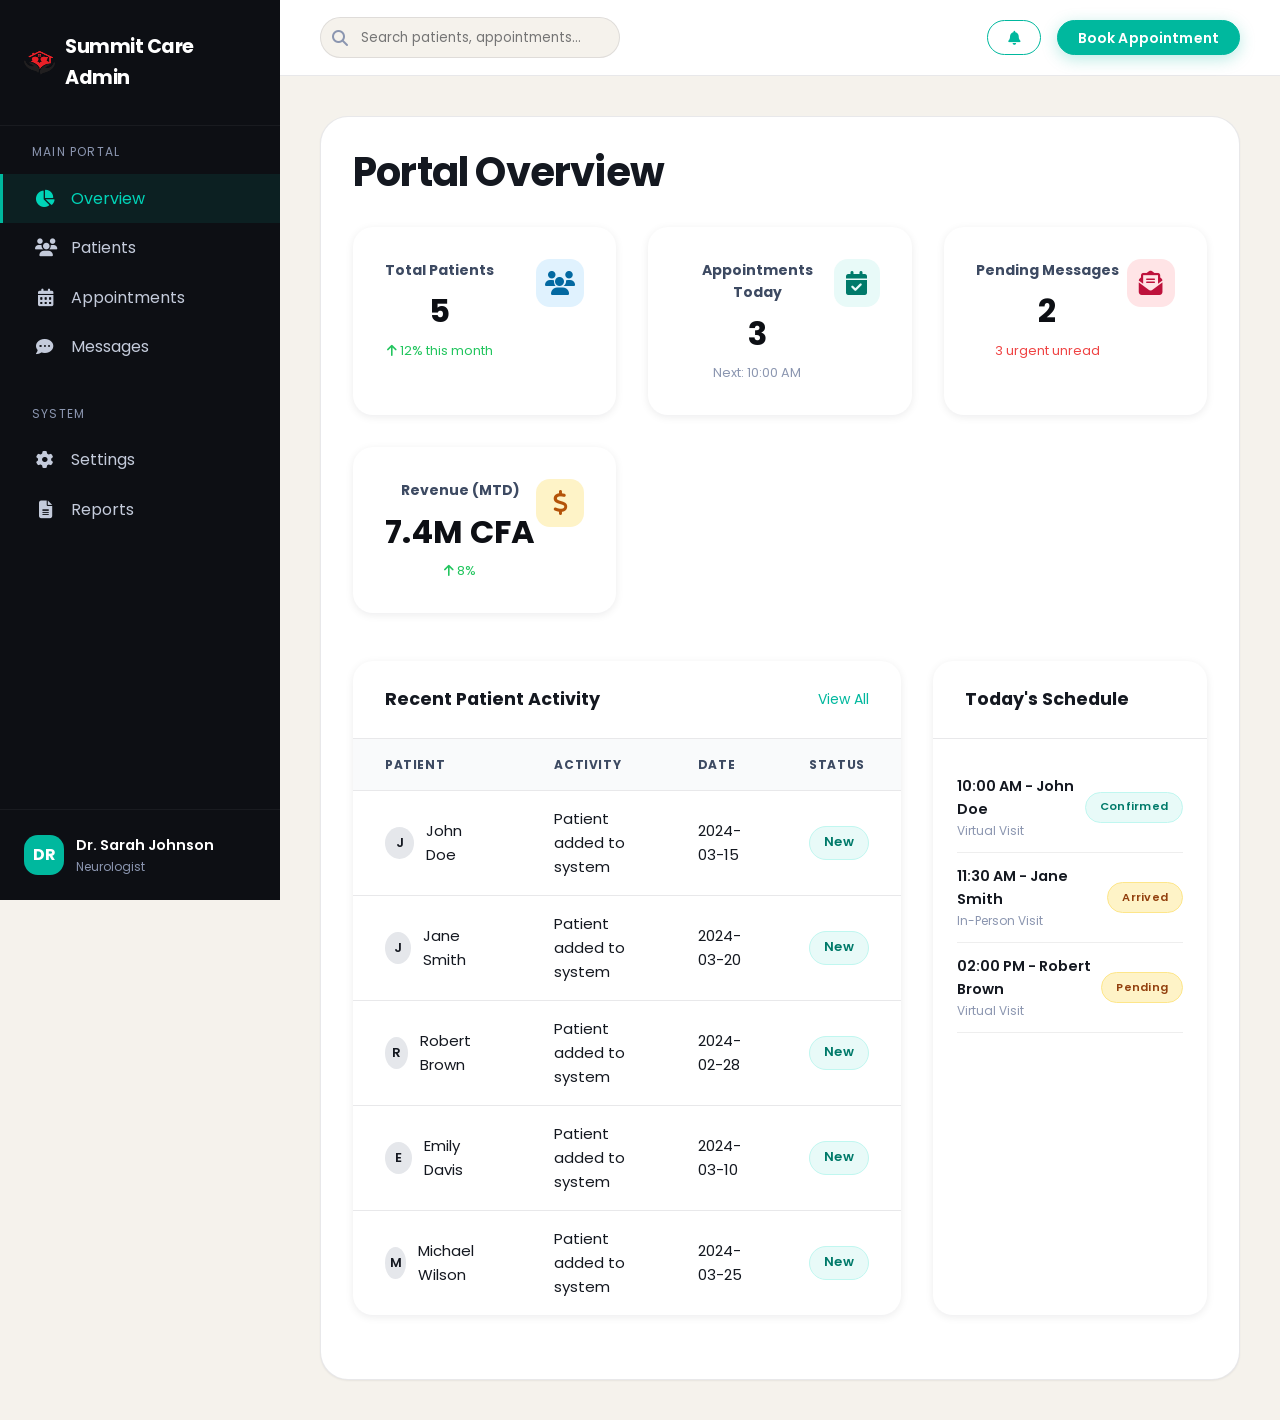
==== admin_dashboard.html @ 23631b06 "responsive changes" ====
<!DOCTYPE html>
<html lang="en">
<head>
    <meta charset="utf-8" />
    <meta name="viewport" content="width=device-width, initial-scale=1" />
    <meta name="description" content="Summit Care Admin Dashboard - Manage patients and appointments" />
    <title>Admin Dashboard | Summit Care</title>
    <link rel="preconnect" href="https://fonts.googleapis.com" />
    <link rel="preconnect" href="https://fonts.gstatic.com" crossorigin />
    <link href="https://fonts.googleapis.com/css2?family=Poppins:wght@300;400;500;600;700&display=swap" rel="stylesheet" />
    <link rel="stylesheet" href="https://cdnjs.cloudflare.com/ajax/libs/font-awesome/6.4.0/css/all.min.css" />
    <link rel="stylesheet" href="style.css" />
    <style>
        :root {
            --sidebar-width: 280px;
        }

        body {
            background-color: var(--c-ivory);
            display: flex;
            min-height: 100vh;
            overflow-x: hidden;
        }

        /* Admin Sidebar */
        .admin-sidebar {
            width: var(--sidebar-width);
            background-color: var(--c-obsidian);
            color: var(--c-white);
            height: 100vh;
            position: fixed;
            left: 0;
            top: 0;
            display: flex;
            flex-direction: column;
            z-index: 1000;
            transition: transform var(--transition-normal);
        }

        .sidebar-header {
            padding: var(--space-6) var(--space-5);
            border-bottom: 1px solid rgba(255, 255, 255, 0.05);
        }

        .sidebar-nav {
            flex: 1;
            padding: var(--space-4) 0;
        }

        .nav-group {
            margin-bottom: var(--space-6);
        }

        .nav-group-title {
            padding: 0 var(--space-6);
            font-size: 0.75rem;
            text-transform: uppercase;
            letter-spacing: 0.1em;
            color: var(--c-mist);
            margin-bottom: var(--space-3);
        }

        .admin-nav-link {
            display: flex;
            align-items: center;
            gap: var(--space-4);
            padding: var(--space-3) var(--space-6);
            color: var(--c-silver);
            text-decoration: none;
            transition: all var(--transition-fast);
            border-left: 3px solid transparent;
        }

        .admin-nav-link:hover {
            background: rgba(255, 255, 255, 0.05);
            color: var(--c-teal-400);
        }

        .admin-nav-link.active {
            background: rgba(0, 184, 158, 0.1);
            color: var(--c-teal-400);
            border-left-color: var(--c-teal-500);
        }

        .admin-nav-link i {
            width: 20px;
            text-align: center;
            font-size: 1.1rem;
        }

        .sidebar-footer {
            padding: var(--space-5);
            border-top: 1px solid rgba(255, 255, 255, 0.05);
        }

        .user-profile-mini {
            display: flex;
            align-items: center;
            gap: var(--space-3);
        }

        .user-avatar {
            width: 40px;
            height: 40px;
            border-radius: var(--radius-md);
            background: var(--c-teal-500);
            display: flex;
            align-items: center;
            justify-content: center;
            font-weight: 700;
        }

        /* Main Content */
        .admin-main {
            margin-left: var(--sidebar-width);
            flex: 1;
            display: flex;
            flex-direction: column;
            min-width: 0;
        }

        .admin-top-bar {
            height: 76px;
            background: var(--c-white);
            border-bottom: 1px solid var(--color-border);
            display: flex;
            align-items: center;
            justify-content: space-between;
            padding: 0 var(--space-7);
            position: sticky;
            top: 0;
            z-index: 900;
        }

        .search-wrapper {
            position: relative;
            width: 300px;
        }

        .search-wrapper i {
            position: absolute;
            left: 12px;
            top: 50%;
            transform: translateY(-50%);
            color: var(--c-mist);
        }

        .search-input {
            width: 100%;
            padding: 0.6rem 1rem 0.6rem 2.5rem;
            border-radius: var(--radius-full);
            border: 1px solid var(--color-border);
            background: var(--c-ivory);
            font-family: inherit;
        }

        .admin-content {
            padding: var(--space-7);
            flex: 1;
        }

        /* Dashboard Overview */
        .stats-grid {
            display: grid;
            grid-template-columns: repeat(auto-fit, minmax(240px, 1fr));
            gap: var(--space-6);
            margin-bottom: var(--space-8);
        }

        .stat-card {
            background: var(--c-white);
            padding: var(--space-6);
            border-radius: var(--radius-lg);
            box-shadow: var(--shadow-sm);
            display: flex;
            align-items: flex-start;
            justify-content: space-between;
        }

        .stat-info h3 {
            font-size: 0.875rem;
            color: var(--color-text-muted);
            margin-bottom: var(--space-1);
        }

        .stat-value {
            font-size: 2rem;
            font-weight: 700;
            color: var(--c-obsidian);
        }

        .stat-icon {
            width: 48px;
            height: 48px;
            border-radius: var(--radius-md);
            display: flex;
            align-items: center;
            justify-content: center;
            font-size: 1.5rem;
        }

        .stat-icon.blue { background: #E0F2FE; color: #0369A1; }
        .stat-icon.teal { background: var(--c-teal-50); color: var(--c-teal-700); }
        .stat-icon.amber { background: var(--c-amber-100); color: #B45309; }
        .stat-icon.rose { background: #FFE4E6; color: #BE123C; }

        /* Sections */
        .dashboard-section {
            display: none;
            animation: fadeIn 0.4s ease-out;
        }

        .dashboard-section.active {
            display: block;
        }

        @keyframes fadeIn {
            from { opacity: 0; transform: translateY(10px); }
            to { opacity: 1; transform: translateY(0); }
        }

        /* Tables */
        .card-container {
            background: var(--c-white);
            border-radius: var(--radius-lg);
            box-shadow: var(--shadow-sm);
            overflow: hidden;
            margin-bottom: var(--space-6);
        }

        .card-header {
            padding: var(--space-5) var(--space-6);
            border-bottom: 1px solid var(--color-border);
            display: flex;
            align-items: center;
            justify-content: space-between;
        }

        .table-responsive {
            overflow-x: auto;
        }

        table {
            width: 100%;
            border-collapse: collapse;
            text-align: left;
        }

        th {
            background: #F9FAFB;
            padding: var(--space-4) var(--space-6);
            font-size: 0.75rem;
            text-transform: uppercase;
            letter-spacing: 0.05em;
            color: var(--color-text-muted);
            border-bottom: 1px solid var(--color-border);
        }

        td {
            padding: var(--space-4) var(--space-6);
            border-bottom: 1px solid var(--color-border);
            font-size: 0.9375rem;
        }

        tr:last-child td { border-bottom: none; }

        .patient-cell {
            display: flex;
            align-items: center;
            gap: var(--space-3);
        }

        .patient-avatar {
            width: 32px;
            height: 32px;
            border-radius: 50%;
            background: #E5E7EB;
            display: flex;
            align-items: center;
            justify-content: center;
            font-size: 0.8rem;
            font-weight: 600;
        }

        /* Messaging UI */
        .messaging-container {
            display: grid;
            grid-template-columns: 320px 1fr;
            height: calc(100vh - 200px);
            background: var(--c-white);
            border-radius: var(--radius-lg);
            box-shadow: var(--shadow-sm);
            overflow: hidden;
        }

        .thread-list {
            border-right: 1px solid var(--color-border);
            overflow-y: auto;
        }

        .thread-item {
            padding: var(--space-4) var(--space-5);
            border-bottom: 1px solid var(--color-border);
            cursor: pointer;
            transition: background 0.2s;
        }

        .thread-item:hover { background: var(--c-ivory); }
        .thread-item.active { background: var(--c-teal-50); border-left: 4px solid var(--c-teal-500); }

        .thread-item h4 { font-size: 0.9rem; margin-bottom: 4px; }
        .thread-item p { font-size: 0.8rem; color: var(--color-text-muted); white-space: nowrap; overflow: hidden; text-overflow: ellipsis; }

        .chat-window {
            display: flex;
            flex-direction: column;
        }

        .chat-header {
            padding: var(--space-4) var(--space-6);
            border-bottom: 1px solid var(--color-border);
            display: flex;
            align-items: center;
            justify-content: space-between;
        }

        .chat-messages {
            flex: 1;
            padding: var(--space-6);
            overflow-y: auto;
            display: flex;
            flex-direction: column;
            gap: var(--space-4);
        }

        .message-bubble {
            max-width: 70%;
            padding: var(--space-3) var(--space-4);
            border-radius: var(--radius-md);
            font-size: 0.9375rem;
            line-height: 1.4;
        }

        .message-bubble.doctor {
            align-self: flex-end;
            background: var(--c-teal-500);
            color: var(--c-white);
            border-bottom-right-radius: 2px;
        }

        .message-bubble.patient {
            align-self: flex-start;
            background: var(--c-ivory);
            color: var(--c-obsidian);
            border-bottom-left-radius: 2px;
        }

        .chat-input {
            padding: var(--space-4) var(--space-6);
            border-top: 1px solid var(--color-border);
            display: flex;
            gap: var(--space-3);
        }

        .chat-input input {
            flex: 1;
            padding: 0.75rem 1rem;
            border-radius: var(--radius-full);
            border: 1px solid var(--color-border);
            font-family: inherit;
        }

        /* Mobile Adjustments */
        @media (max-width: 1024px) {
            .admin-sidebar {
                transform: translateX(-100%);
            }
            .admin-sidebar.open {
                transform: translateX(0);
            }
            .admin-main {
                margin-left: 0;
            }
        }
    </style>
</head>
<body>
    <aside class="admin-sidebar" id="adminSidebar">
        <div class="sidebar-header">
            <a class="logo" href="index.html">
                <img src="images/summit-care-logo.png" alt="Summit Care Logo" class="logo-img" style="width: 32px;">
                <span class="logo-text" style="color: white; font-size: 1.2rem;">Summit Care Admin</span>
            </a>
        </div>
        
        <nav class="sidebar-nav">
            <div class="nav-group">
                <div class="nav-group-title">Main Portal</div>
                <a href="#" class="admin-nav-link active" data-section="overview">
                    <i class="fas fa-chart-pie"></i>
                    <span>Overview</span>
                </a>
                <a href="#" class="admin-nav-link" data-section="patients">
                    <i class="fas fa-users"></i>
                    <span>Patients</span>
                </a>
                <a href="#" class="admin-nav-link" data-section="appointments">
                    <i class="fas fa-calendar-alt"></i>
                    <span>Appointments</span>
                </a>
                <a href="#" class="admin-nav-link" data-section="messages">
                    <i class="fas fa-comment-dots"></i>
                    <span>Messages</span>
                </a>
            </div>
            
            <div class="nav-group">
                <div class="nav-group-title">System</div>
                <a href="#" class="admin-nav-link" data-section="settings">
                    <i class="fas fa-cog"></i>
                    <span>Settings</span>
                </a>
                <a href="#" class="admin-nav-link" data-section="reports">
                    <i class="fas fa-file-alt"></i>
                    <span>Reports</span>
                </a>
            </div>
        </nav>
        
        <div class="sidebar-footer">
            <div class="user-profile-mini">
                <div class="user-avatar">DR</div>
                <div class="user-info">
                    <div style="font-weight: 600; font-size: 0.9rem;">Dr. Sarah Johnson</div>
                    <div style="font-size: 0.75rem; color: var(--c-mist);">Neurologist</div>
                </div>
            </div>
        </div>
    </aside>

    <main class="admin-main">
        <header class="admin-top-bar">
            <div class="search-wrapper">
                <i class="fas fa-search"></i>
                <input type="text" placeholder="Search patients, appointments..." class="search-input" id="globalSearch">
            </div>
            
            <div class="admin-actions" style="display: flex; gap: 1rem; align-items: center;">
                <button class="btn btn-sm btn-outline"><i class="fas fa-bell"></i></button>
                <button class="btn btn-sm btn-primary" id="bookNewBtn">Book Appointment</button>
            </div>
        </header>

        <div class="admin-content" id="adminContent">
            <!-- Overview Section -->
            <section id="section-overview" class="dashboard-section active">
                <h1 class="display-md" style="margin-bottom: var(--space-6);">Portal Overview</h1>
                
                <div class="stats-grid">
                    <div class="stat-card">
                        <div class="stat-info">
                            <h3>Total Patients</h3>
                            <div class="stat-value" id="stat-total-patients">0</div>
                            <div style="font-size: 0.8rem; color: var(--c-success); margin-top: 4px;">
                                <i class="fas fa-arrow-up"></i> 12% this month
                            </div>
                        </div>
                        <div class="stat-icon blue"><i class="fas fa-users"></i></div>
                    </div>
                    
                    <div class="stat-card">
                        <div class="stat-info">
                            <h3>Appointments Today</h3>
                            <div class="stat-value" id="stat-today-appointments">0</div>
                            <div style="font-size: 0.8rem; color: var(--c-mist); margin-top: 4px;">
                                Next: 10:00 AM
                            </div>
                        </div>
                        <div class="stat-icon teal"><i class="fas fa-calendar-check"></i></div>
                    </div>
                    
                    <div class="stat-card">
                        <div class="stat-info">
                            <h3>Pending Messages</h3>
                            <div class="stat-value" id="stat-pending-messages">0</div>
                            <div style="font-size: 0.8rem; color: var(--c-danger); margin-top: 4px;">
                                3 urgent unread
                            </div>
                        </div>
                        <div class="stat-icon rose"><i class="fas fa-envelope-open-text"></i></div>
                    </div>
                    
                    <div class="stat-card">
                        <div class="stat-info">
                            <h3>Revenue (MTD)</h3>
                            <div class="stat-value">7.4M CFA</div>
                            <div style="font-size: 0.8rem; color: var(--c-success); margin-top: 4px;">
                                <i class="fas fa-arrow-up"></i> 8%
                            </div>
                        </div>
                        <div class="stat-icon amber"><i class="fas fa-dollar-sign"></i></div>
                    </div>
                </div>

                <div style="display: grid; grid-template-columns: 2fr 1fr; gap: var(--space-6);">
                    <div class="card-container">
                        <div class="card-header">
                            <h2 style="font-size: 1.1rem;">Recent Patient Activity</h2>
                            <a href="#" style="color: var(--c-teal-500); font-size: 0.875rem; text-decoration: none;">View All</a>
                        </div>
                        <div class="table-responsive">
                            <table id="recent-activity-table">
                                <thead>
                                    <tr>
                                        <th>Patient</th>
                                        <th>Activity</th>
                                        <th>Date</th>
                                        <th>Status</th>
                                    </tr>
                                </thead>
                                <tbody>
                                    <!-- Dynamic content -->
                                </tbody>
                            </table>
                        </div>
                    </div>

                    <div class="card-container">
                        <div class="card-header">
                            <h2 style="font-size: 1.1rem;">Today's Schedule</h2>
                        </div>
                        <div style="padding: var(--space-5);" id="today-schedule-list">
                            <!-- Dynamic content -->
                        </div>
                    </div>
                </div>
            </section>

            <!-- Patients Section -->
            <section id="section-patients" class="dashboard-section">
                <div style="display: flex; justify-content: space-between; align-items: center; margin-bottom: var(--space-6);">
                    <h1 class="display-md">Patient Directory</h1>
                    <button class="btn btn-primary btn-sm"><i class="fas fa-plus"></i> Add New Patient</button>
                </div>
                
                <div class="card-container">
                    <div class="table-responsive">
                        <table id="patients-table">
                            <thead>
                                <tr>
                                    <th>Patient Name</th>
                                    <th>Patient ID</th>
                                    <th>Age/Gender</th>
                                    <th>Last Visit</th>
                                    <th>Status</th>
                                    <th>Actions</th>
                                </tr>
                            </thead>
                            <tbody>
                                <!-- Dynamic content -->
                            </tbody>
                        </table>
                    </div>
                </div>
            </section>

            <!-- Appointments Section -->
            <section id="section-appointments" class="dashboard-section">
                <div style="display: flex; justify-content: space-between; align-items: center; margin-bottom: var(--space-6);">
                    <h1 class="display-md">All Appointments</h1>
                    <div class="buttons" style="display: flex; gap: 0.5rem;">
                        <button class="btn btn-outline btn-sm">Filter</button>
                        <button class="btn btn-primary btn-sm"><i class="fas fa-plus"></i> Schedule New</button>
                    </div>
                </div>
                
                <div class="card-container">
                    <div class="table-responsive">
                        <table id="all-appointments-table">
                            <thead>
                                <tr>
                                    <th>Date/Time</th>
                                    <th>Patient</th>
                                    <th>Doctor</th>
                                    <th>Visit Type</th>
                                    <th>Status</th>
                                    <th>Actions</th>
                                </tr>
                            </thead>
                            <tbody>
                                <!-- Dynamic content -->
                            </tbody>
                        </table>
                    </div>
                </div>
            </section>

            <!-- Messages Section -->
            <section id="section-messages" class="dashboard-section">
                <h1 class="display-md" style="margin-bottom: var(--space-6);">Patient Communications</h1>
                <div class="messaging-container">
                    <div class="thread-list" id="message-thread-list">
                        <!-- Dynamic content -->
                    </div>
                    <div class="chat-window">
                        <div class="chat-header">
                            <div id="active-chat-name" style="font-weight: 600;">Select a patient</div>
                            <div class="chat-actions">
                                <button class="btn btn-sm btn-outline"><i class="fas fa-phone"></i></button>
                                <button class="btn btn-sm btn-outline"><i class="fas fa-folder-open"></i></button>
                            </div>
                        </div>
                        <div class="chat-messages" id="chat-messages-container">
                            <div style="display: flex; align-items: center; justify-content: center; height: 100%; color: var(--c-mist);">
                                No conversation selected
                            </div>
                        </div>
                        <div class="chat-input">
                            <input type="text" placeholder="Type your message here..." id="chatInput">
                            <button class="btn btn-primary" id="sendMessageBtn"><i class="fas fa-paper-plane"></i></button>
                        </div>
                    </div>
                </div>
            </section>
        </div>
    </main>

    <!-- Global JS -->
    <script src="mock-data.js"></script>
    <script src="admin_dashboard.js"></script>
</body>
</html>
---- style.css ----
/*
 * ╔══════════════════════════════════════════════════════════════╗
 * ║           SUMMIT CARE — V3 DESIGN SYSTEM                    ║
 * ║           Full overhaul · Bold Modern · Animated            ║
 * ╚══════════════════════════════════════════════════════════════╝
 *
 * Palette: Deep Obsidian + Electric Teal + Warm Ivory
 * Type: Syne (display) + DM Sans (body)
 * Motion: Scroll reveals · Parallax · Momentum hovers · Stagger
 */

/* ═══════════════════════════════════════════════════
   FONTS
   ═══════════════════════════════════════════════════ */
@import url('https://fonts.googleapis.com/css2?family=Poppins:wght@300;400;500;600;700&display=swap');

/* ═══════════════════════════════════════════════════
   DESIGN TOKENS
   ═══════════════════════════════════════════════════ */
:root {
  /* Core Palette */
  --c-obsidian:    #0D0F14;
  --c-ink:         #141820;
  --c-charcoal:    #1E2330;
  --c-slate:       #2A3144;
  --c-steel:       #3D4A62;
  --c-mist:        #8B96B0;
  --c-silver:      #C4CBDB;
  --c-ivory:       #F5F2EC;
  --c-white:       #FFFFFF;

  /* Teal — primary accent */
  --c-teal-900:    #003D35;
  --c-teal-700:    #007A6A;
  --c-teal-500:    #00B89E;  /* hero */
  --c-teal-400:    #00D4B8;  /* highlight */
  --c-teal-200:    #7EEEDD;
  --c-teal-100:    #C0F7F0;
  --c-teal-50:     #E8FAF8;

  /* Warm amber — secondary accent */
  --c-amber-500:   #F59E0B;
  --c-amber-400:   #FBC84A;
  --c-amber-100:   #FEF3C7;

  /* Semantic */
  --c-success:     #22C55E;
  --c-warning:     #F59E0B;
  --c-danger:      #EF4444;
  --c-info:        #38BDF8;

  /* Semantic aliases */
  --color-primary:       var(--c-teal-500);
  --color-primary-dark:  var(--c-teal-700);
  --color-primary-light: var(--c-teal-200);
  --color-primary-soft:  var(--c-teal-50);
  --color-accent:        var(--c-amber-500);

  --color-bg:            var(--c-white);
  --color-bg-alt:        var(--c-ivory);
  --color-bg-dark:       var(--c-obsidian);
  --color-text:          var(--c-ink);
  --color-text-muted:    var(--c-steel);
  --color-text-light:    var(--c-mist);
  --color-text-white:    var(--c-white);
  --color-border:        rgba(30, 35, 48, 0.10);
  --color-border-hover:  rgba(0, 184, 158, 0.30);

  /* Typography */
  --font-display:  'Poppins', system-ui, sans-serif;
  --font-body:     'Poppins', system-ui, sans-serif;

  /* Shadows */
  --shadow-xs: 0 1px 2px rgba(13, 15, 20, 0.06);
  --shadow-sm: 0 2px 8px rgba(13, 15, 20, 0.08);
  --shadow-md: 0 8px 24px rgba(13, 15, 20, 0.10);
  --shadow-lg: 0 20px 48px rgba(13, 15, 20, 0.12);
  --shadow-xl: 0 32px 80px rgba(13, 15, 20, 0.16);
  --shadow-teal: 0 12px 40px rgba(0, 184, 158, 0.24);
  --shadow-teal-lg: 0 24px 64px rgba(0, 184, 158, 0.32);

  /* Radius */
  --radius-xs:   0.25rem;
  --radius-sm:   0.5rem;
  --radius-md:   0.875rem;
  --radius-lg:   1.25rem;
  --radius-xl:   1.75rem;
  --radius-2xl:  2.5rem;
  --radius-3xl:  4rem;
  --radius-full: 9999px;

  /* Spacing */
  --space-1: 0.25rem;
  --space-2: 0.5rem;
  --space-3: 0.75rem;
  --space-4: 1rem;
  --space-5: 1.5rem;
  --space-6: 2rem;
  --space-7: 2.5rem;
  --space-8: 3rem;
  --space-10: 4rem;
  --space-12: 6rem;

  /* Layout */
  --container: 1280px;

  /* Motion */
  --ease-out-expo:  cubic-bezier(0.16, 1, 0.3, 1);
  --ease-out-quart: cubic-bezier(0.25, 1, 0.5, 1);
  --ease-spring:    cubic-bezier(0.34, 1.56, 0.64, 1);
  --ease-smooth:    cubic-bezier(0.4, 0, 0.2, 1);

  --dur-fast:   150ms;
  --dur-normal: 300ms;
  --dur-slow:   500ms;
  --dur-slower: 800ms;

  --transition-fast:   var(--dur-fast) var(--ease-smooth);
  --transition-normal: var(--dur-normal) var(--ease-smooth);
  --transition-slow:   var(--dur-slow) var(--ease-out-expo);
}

/* ═══════════════════════════════════════════════════
   RESET & BASE
   ═══════════════════════════════════════════════════ */
*, *::before, *::after {
  box-sizing: border-box;
  margin: 0;
  padding: 0;
}

html {
  scroll-behavior: smooth;
  font-size: 16px;
  -webkit-text-size-adjust: 100%;
}

body {
  font-family: var(--font-body);
  color: var(--color-text);
  background-color: var(--color-bg);
  line-height: 1.6;
  font-weight: 400;
  -webkit-font-smoothing: antialiased;
  -moz-osx-font-smoothing: grayscale;
  overflow-x: hidden;
}

img, video { max-width: 100%; display: block; }
a { color: inherit; }

/* ═══════════════════════════════════════════════════
   LAYOUT UTILITIES
   ═══════════════════════════════════════════════════ */
.container {
  max-width: var(--container);
  margin: 0 auto;
  padding: 0 2rem;
}

@media (max-width: 768px) { .container { padding: 0 1.25rem; } }

.flex-center {
  display: flex;
  align-items: center;
  justify-content: center;
}

.grid-auto {
  display: grid;
  grid-template-columns: repeat(auto-fit, minmax(280px, 1fr));
  gap: var(--space-6);
}

/* ═══════════════════════════════════════════════════
   SKIP LINK
   ═══════════════════════════════════════════════════ */
.skip-link {
  position: absolute;
  left: -999px;
  top: auto;
  width: 1px;
  height: 1px;
  overflow: hidden;
}

.skip-link:focus {
  position: fixed;
  left: var(--space-4);
  top: var(--space-4);
  width: auto;
  height: auto;
  padding: var(--space-3) var(--space-5);
  background: var(--c-teal-500);
  color: var(--c-white);
  border-radius: var(--radius-sm);
  z-index: 10000;
  font-weight: 600;
}

/* ═══════════════════════════════════════════════════
   SCROLL REVEAL ANIMATION SYSTEM
   ═══════════════════════════════════════════════════ */
.reveal {
  opacity: 0;
  transform: translateY(32px);
  transition:
    opacity var(--dur-slower) var(--ease-out-expo),
    transform var(--dur-slower) var(--ease-out-expo);
}

.reveal.in-view {
  opacity: 1;
  transform: translateY(0);
}

.reveal-left {
  opacity: 0;
  transform: translateX(-40px);
  transition:
    opacity var(--dur-slower) var(--ease-out-expo),
    transform var(--dur-slower) var(--ease-out-expo);
}

.reveal-left.in-view {
  opacity: 1;
  transform: translateX(0);
}

.reveal-right {
  opacity: 0;
  transform: translateX(40px);
  transition:
    opacity var(--dur-slower) var(--ease-out-expo),
    transform var(--dur-slower) var(--ease-out-expo);
}

.reveal-right.in-view {
  opacity: 1;
  transform: translateX(0);
}

.reveal-scale {
  opacity: 0;
  transform: scale(0.92);
  transition:
    opacity var(--dur-slower) var(--ease-out-expo),
    transform var(--dur-slower) var(--ease-spring);
}

.reveal-scale.in-view {
  opacity: 1;
  transform: scale(1);
}

/* Stagger delays */
.stagger-1 { transition-delay: 0.05s; }
.stagger-2 { transition-delay: 0.10s; }
.stagger-3 { transition-delay: 0.15s; }
.stagger-4 { transition-delay: 0.20s; }
.stagger-5 { transition-delay: 0.25s; }
.stagger-6 { transition-delay: 0.30s; }

/* Legacy support */
.reveal-up {
  opacity: 0;
  transform: translateY(32px);
  transition:
    opacity var(--dur-slower) var(--ease-out-expo),
    transform var(--dur-slower) var(--ease-out-expo);
}

.reveal-up.in-view {
  opacity: 1;
  transform: translateY(0);
}

/* JS attaches .animated class to activate reveals */
.reveal-up:not(.animated),
.reveal:not(.animated),
.reveal-left:not(.animated),
.reveal-right:not(.animated),
.reveal-scale:not(.animated) {
  opacity: 1;
  transform: none;
}

/* ═══════════════════════════════════════════════════
   GLASSMORPHISM
   ═══════════════════════════════════════════════════ */
.glass {
  background: rgba(255, 255, 255, 0.80);
  backdrop-filter: blur(20px) saturate(180%);
  -webkit-backdrop-filter: blur(20px) saturate(180%);
  border: 1px solid rgba(255, 255, 255, 0.50);
  box-shadow: 0 4px 32px rgba(13, 15, 20, 0.06);
}

.glass-dark {
  background: rgba(20, 24, 32, 0.88);
  backdrop-filter: blur(20px) saturate(180%);
  -webkit-backdrop-filter: blur(20px) saturate(180%);
  border: 1px solid rgba(255, 255, 255, 0.08);
  box-shadow: 0 4px 32px rgba(0, 0, 0, 0.32);
}

/* ═══════════════════════════════════════════════════
   TYPOGRAPHY SYSTEM
   ═══════════════════════════════════════════════════ */
.display-xl {
  font-family: var(--font-display);
  font-size: clamp(3rem, 7vw, 5.5rem);
  font-weight: 800;
  line-height: 1.0;
  letter-spacing: -0.03em;
}

.display-lg {
  font-family: var(--font-display);
  font-size: clamp(2.25rem, 5vw, 3.75rem);
  font-weight: 700;
  line-height: 1.1;
  letter-spacing: -0.025em;
}

.display-md {
  font-family: var(--font-display);
  font-size: clamp(1.75rem, 3.5vw, 2.5rem);
  font-weight: 700;
  line-height: 1.15;
  letter-spacing: -0.02em;
}

.section-title {
  font-family: var(--font-display);
  font-size: clamp(1.75rem, 4vw, 2.75rem);
  font-weight: 700;
  letter-spacing: -0.025em;
  line-height: 1.15;
  color: var(--color-text);
  margin: 0 0 var(--space-4);
}

.section-subtitle {
  font-size: clamp(1rem, 2vw, 1.15rem);
  color: var(--color-text-muted);
  line-height: 1.7;
  max-width: 640px;
  margin: 0 auto;
  font-weight: 400;
}

/* Gradient text utility */
.text-gradient {
  background: linear-gradient(135deg, var(--c-teal-500) 0%, var(--c-teal-200) 100%);
  -webkit-background-clip: text;
  background-clip: text;
  -webkit-text-fill-color: transparent;
}

.text-gradient-warm {
  background: linear-gradient(135deg, var(--c-amber-500) 0%, var(--c-teal-400) 100%);
  -webkit-background-clip: text;
  background-clip: text;
  -webkit-text-fill-color: transparent;
}

/* ═══════════════════════════════════════════════════
   BUTTONS
   ═══════════════════════════════════════════════════ */
.btn {
  display: inline-flex;
  align-items: center;
  justify-content: center;
  gap: 0.5rem;
  padding: 0.875rem 1.875rem;
  border: 1.5px solid transparent;
  border-radius: var(--radius-full);
  text-decoration: none;
  font-family: var(--font-body);
  font-weight: 600;
  font-size: 0.9375rem;
  line-height: 1;
  letter-spacing: 0.01em;
  cursor: pointer;
  white-space: nowrap;
  position: relative;
  overflow: hidden;
  isolation: isolate;
  transition:
    transform var(--dur-normal) var(--ease-spring),
    box-shadow var(--dur-normal) var(--ease-smooth),
    background var(--dur-fast) var(--ease-smooth),
    border-color var(--dur-fast) var(--ease-smooth),
    color var(--dur-fast) var(--ease-smooth);
}

/* Ripple base */
.btn::after {
  content: '';
  position: absolute;
  inset: 0;
  background: rgba(255, 255, 255, 0.15);
  opacity: 0;
  transition: opacity var(--dur-fast) var(--ease-smooth);
}

.btn:hover { transform: translateY(-2px) scale(1.02); }
.btn:active { transform: scale(0.97) translateY(0); }
.btn:active::after { opacity: 1; }

/* Primary */
.btn-primary {
  background: var(--c-teal-500);
  color: var(--c-white);
  border-color: var(--c-teal-500);
  box-shadow: 0 4px 16px rgba(0, 184, 158, 0.28);
}

.btn-primary:hover {
  background: var(--c-teal-400);
  border-color: var(--c-teal-400);
  box-shadow: var(--shadow-teal);
}

/* Secondary */
.btn-secondary {
  background: var(--c-charcoal);
  color: var(--c-white);
  border-color: var(--c-charcoal);
}

.btn-secondary:hover {
  background: var(--c-slate);
  border-color: var(--c-slate);
  box-shadow: var(--shadow-md);
}

/* Outline */
.btn-outline {
  background: transparent;
  color: var(--c-teal-500);
  border-color: var(--c-teal-500);
}

.btn-outline:hover {
  background: var(--c-teal-50);
  box-shadow: 0 4px 16px rgba(0, 184, 158, 0.16);
}

/* Ghost (on dark bg) */
.btn-ghost {
  background: rgba(255, 255, 255, 0.10);
  color: var(--c-white);
  border-color: rgba(255, 255, 255, 0.20);
  backdrop-filter: blur(8px);
}

.btn-ghost:hover {
  background: rgba(255, 255, 255, 0.18);
  border-color: rgba(255, 255, 255, 0.40);
}

/* Login / nav context */
.btn-login {
  background: transparent;
  color: var(--color-text);
  border-color: var(--color-border);
}

.btn-login:hover {
  background: var(--color-bg-alt);
  border-color: var(--c-teal-500);
  color: var(--c-teal-500);
}

.btn-signup {
  background: var(--c-teal-500);
  color: var(--c-white);
  border-color: var(--c-teal-500);
  box-shadow: 0 4px 16px rgba(0, 184, 158, 0.28);
}

.btn-signup:hover {
  background: var(--c-teal-400);
  box-shadow: var(--shadow-teal);
}

/* Full width */
.btn-full { width: 100%; }

/* Size variants */
.btn-sm {
  padding: 0.6rem 1.25rem;
  font-size: 0.875rem;
}

.btn-lg {
  padding: 1.125rem 2.5rem;
  font-size: 1.0625rem;
}

/* Pharmacy / cart minimal */
.pharmacy-btn, .add-cart-btn {
  background: var(--c-white);
  color: var(--c-teal-700);
  border: 1.5px solid var(--color-border);
  border-radius: var(--radius-sm);
  padding: 0.625rem 1.25rem;
  font-size: 0.9375rem;
  font-weight: 500;
  cursor: pointer;
  transition: all var(--transition-fast);
}

.pharmacy-btn:disabled, .add-cart-btn:disabled {
  background: var(--c-ivory);
  color: var(--c-mist);
  border-color: var(--color-border);
  cursor: not-allowed;
}

.pharmacy-btn:hover:not(:disabled),
.add-cart-btn:hover:not(:disabled) {
  background: var(--c-teal-500);
  color: var(--c-white);
  border-color: var(--c-teal-500);
  box-shadow: 0 4px 12px rgba(0, 184, 158, 0.20);
}

/* ═══════════════════════════════════════════════════
   PILL / TAG / BADGE
   ═══════════════════════════════════════════════════ */
.pill {
  display: inline-flex;
  align-items: center;
  gap: 0.35rem;
  padding: 0.35rem 0.875rem;
  border-radius: var(--radius-full);
  font-size: 0.8125rem;
  font-weight: 600;
  letter-spacing: 0.02em;
}

.pill-teal {
  background: var(--c-teal-50);
  color: var(--c-teal-700);
  border: 1px solid var(--c-teal-100);
}

.pill-amber {
  background: var(--c-amber-100);
  color: #92400E;
  border: 1px solid #FDE68A;
}

.pill-dark {
  background: var(--c-charcoal);
  color: var(--c-teal-200);
  border: 1px solid var(--c-slate);
}

.tag {
  display: inline-block;
  padding: 0.25rem 0.75rem;
  background: var(--c-teal-50);
  color: var(--c-teal-700);
  border-radius: var(--radius-full);
  font-size: 0.8rem;
  font-weight: 500;
  border: 1px solid var(--c-teal-100);
}

/* ═══════════════════════════════════════════════════
   HEADER — V3
   ═══════════════════════════════════════════════════ */
.site-header {
  position: sticky;
  top: 0;
  z-index: 1000;
  transition:
    box-shadow var(--transition-normal),
    background var(--transition-normal),
    backdrop-filter var(--transition-slow);
}

/* Top bar */
.header-top-bar {
  background: var(--c-obsidian);
  color: var(--c-mist);
  font-size: 0.8125rem;
  overflow: hidden;
  max-height: 40px;
  transition:
    max-height var(--transition-normal),
    opacity var(--transition-normal),
    padding var(--transition-normal);
}

.site-header.scrolled .header-top-bar {
  max-height: 0;
  opacity: 0;
  pointer-events: none;
}

.top-bar-inner {
  display: flex;
  justify-content: space-between;
  align-items: center;
  padding: 0.5rem 1.5rem;
}

.top-bar-left,
.top-bar-right {
  display: flex;
  align-items: center;
  gap: var(--space-5);
}

.top-bar-left a,
.top-auth-links a {
  color: var(--c-mist);
  text-decoration: none;
  display: inline-flex;
  align-items: center;
  gap: 0.35rem;
  font-size: 0.8rem;
  transition: color var(--transition-fast);
}

.top-bar-left a:hover,
.top-auth-links a:hover {
  color: var(--c-teal-400);
}

.top-social-links {
  display: flex;
  gap: 0.875rem;
  padding-right: var(--space-4);
  border-right: 1px solid rgba(255, 255, 255, 0.08);
}

.top-social-links a {
  color: rgba(139, 150, 176, 0.7);
  font-size: 0.8rem;
  transition: color var(--transition-fast), transform var(--transition-fast);
}

.top-social-links a:hover {
  color: var(--c-teal-400);
  transform: translateY(-1px);
}

/* Main bar */
.header-main-bar {
  background: rgba(255, 255, 255, 0.96);
  border-bottom: 1px solid var(--color-border);
  transition:
    background var(--transition-normal),
    box-shadow var(--transition-normal),
    backdrop-filter var(--transition-slow);
}

.site-header.scrolled .header-main-bar {
  background: rgba(255, 255, 255, 0.90);
  backdrop-filter: blur(20px) saturate(200%);
  -webkit-backdrop-filter: blur(20px) saturate(200%);
  box-shadow: 0 4px 32px -4px rgba(13, 15, 20, 0.10), 0 1px 0 rgba(13, 15, 20, 0.04);
}

.main-bar-inner {
  display: flex;
  align-items: center;
  justify-content: space-between;
  gap: 1rem;
  min-height: 76px;
  padding: 0 1.5rem;
}

/* Logo */
.logo {
  display: inline-flex;
  align-items: center;
  gap: 0.625rem;
  text-decoration: none;
  flex-shrink: 0;
}

.logo-mark {
  display: flex;
  align-items: center;
  justify-content: center;
  width: 38px;
  height: 38px;
  background: linear-gradient(135deg, var(--c-teal-500), var(--c-teal-700));
  border-radius: var(--radius-md);
  box-shadow: 0 4px 12px rgba(0, 184, 158, 0.32);
  transition: box-shadow var(--transition-normal), transform var(--transition-normal);
}

.logo:hover .logo-mark {
  box-shadow: 0 6px 20px rgba(0, 184, 158, 0.44);
  transform: scale(1.06) rotate(-3deg);
}

.logo-text {
  font-family: var(--font-display);
  font-size: 1.4375rem;
  font-weight: 700;
  letter-spacing: -0.025em;
  color: var(--c-ink);
}

/* Nav */
.nav-list {
  list-style: none;
  display: flex;
  gap: var(--space-2);
  padding: 0;
  margin: 0;
}

.nav-list a {
  color: var(--color-text);
  text-decoration: none;
  font-weight: 500;
  font-size: 0.9375rem;
  padding: 0.5rem 0.875rem;
  border-radius: var(--radius-sm);
  transition: all var(--transition-fast);
  position: relative;
}

.nav-list a::after {
  content: '';
  position: absolute;
  bottom: 2px;
  left: 50%;
  width: 0;
  height: 2px;
  background: var(--c-teal-500);
  border-radius: var(--radius-full);
  transform: translateX(-50%);
  transition: width var(--transition-normal) var(--ease-out-expo);
}

.nav-list a:hover,
.nav-list a:focus-visible {
  background: var(--c-teal-50);
  color: var(--c-teal-700);
}

.nav-list a:hover::after {
  width: calc(100% - 1.75rem);
}

/* Dropdown */
.nav-item-dropdown { position: relative; }

.nav-link-dropdown {
  color: var(--color-text);
  text-decoration: none;
  font-weight: 500;
  font-size: 0.9375rem;
  padding: 0.5rem 0.875rem;
  border-radius: var(--radius-sm);
  display: inline-flex;
  align-items: center;
  gap: 0.375rem;
  transition: all var(--transition-fast);
  cursor: pointer;
}

.nav-link-dropdown::after {
  content: '▾';
  font-size: 0.65rem;
  opacity: 0.6;
  transition: transform var(--transition-fast);
}

.nav-item-dropdown:hover .nav-link-dropdown::after {
  transform: rotate(180deg);
}

.nav-item-dropdown:hover .nav-link-dropdown {
  background: var(--c-teal-50);
  color: var(--c-teal-700);
}

.dropdown-menu {
  position: absolute;
  top: calc(100% + 8px);
  left: 50%;
  transform: translateX(-50%) translateY(-8px);
  background: var(--c-white);
  border: 1px solid rgba(0, 184, 158, 0.16);
  border-radius: var(--radius-lg);
  box-shadow: 0 16px 48px rgba(13, 15, 20, 0.14);
  padding: 0.5rem;
  min-width: 220px;
  opacity: 0;
  visibility: hidden;
  transition:
    opacity var(--dur-normal) var(--ease-out-expo),
    transform var(--dur-normal) var(--ease-out-expo),
    visibility var(--dur-normal);
  list-style: none;
}

.nav-item-dropdown:hover .dropdown-menu,
.nav-item-dropdown:focus-within .dropdown-menu {
  opacity: 1;
  visibility: visible;
  transform: translateX(-50%) translateY(0);
}

.dropdown-menu a {
  display: block;
  padding: 0.625rem 0.875rem;
  color: var(--color-text);
  text-decoration: none;
  font-size: 0.9rem;
  border-radius: var(--radius-sm);
  transition: all var(--transition-fast);
}

.dropdown-menu a:hover {
  background: var(--c-teal-50);
  color: var(--c-teal-700);
  padding-left: 1.125rem;
}

.nav-actions {
  display: flex;
  align-items: center;
  gap: var(--space-3);
}

/* Mobile nav toggle */
.nav-toggle {
  display: none;
  flex-direction: column;
  justify-content: center;
  align-items: center;
  width: 44px;
  height: 44px;
  border: 1.5px solid var(--color-border);
  border-radius: var(--radius-md);
  background: var(--c-white);
  cursor: pointer;
  transition: all var(--transition-fast);
}

.nav-toggle:hover {
  border-color: var(--c-teal-500);
  background: var(--c-teal-50);
}

.nav-toggle .bar {
  width: 20px;
  height: 2px;
  background: var(--color-text);
  margin: 2.5px 0;
  border-radius: 2px;
  transition: transform var(--dur-normal) var(--ease-out-expo);
}

/* ═══════════════════════════════════════════════════
   HERO — V3 PARALLAX EDITION
   ═══════════════════════════════════════════════════ */
.hero {
  position: relative;
  min-height: 100vh;
  min-height: 100svh; /* mobile viewport stability */
  min-height: 100dvh; /* dynamic viewport on modern browsers */
  display: flex;
  align-items: center;
  overflow: hidden;
  background: var(--c-obsidian);
}

/* Layered background for depth */
.hero-background {
  position: absolute;
  inset: 0;
  z-index: 1;
}

.hero-bg-image {
  position: absolute;
  inset: 0;
  background-size: cover;
  background-position: center;
  opacity: 0.15;
  transform: scale(1.1); /* will-change for parallax */
  will-change: transform;
  transition: transform 0.1s linear;
}

/* Noise grain overlay */
.hero-bg-grain {
  position: absolute;
  inset: 0;
  background-image: url("data:image/svg+xml,%3Csvg viewBox='0 0 512 512' xmlns='http://www.w3.org/2000/svg'%3E%3Cfilter id='noise'%3E%3CfeTurbulence type='fractalNoise' baseFrequency='0.85' numOctaves='4' stitchTiles='stitch'/%3E%3C/filter%3E%3Crect width='100%25' height='100%25' filter='url(%23noise)' opacity='0.04'/%3E%3C/svg%3E");
  z-index: 2;
  opacity: 0.6;
  pointer-events: none;
}

/* Radial gradient spotlight */
.hero-spotlight {
  position: absolute;
  top: -20%;
  right: 5%;
  width: 60vw;
  height: 80vh;
  background: radial-gradient(
    ellipse at center,
    rgba(0, 184, 158, 0.12) 0%,
    rgba(0, 184, 158, 0.04) 40%,
    transparent 70%
  );
  z-index: 2;
  pointer-events: none;
  animation: spotlight-pulse 8s ease-in-out infinite;
}

@keyframes spotlight-pulse {
  0%, 100% { opacity: 0.7; transform: scale(1); }
  50% { opacity: 1; transform: scale(1.08); }
}

/* Bottom gradient fade */
.hero-overlay {
  position: absolute;
  bottom: 0;
  left: 0;
  right: 0;
  height: 35%;
  background: linear-gradient(to bottom, transparent, var(--c-obsidian));
  z-index: 3;
}

.hero-content-wrapper {
  position: relative;
  z-index: 4;
  width: 100%;
}

.hero-content {
  display: grid;
  grid-template-columns: 1fr 1fr;
  gap: var(--space-12);
  align-items: center;
  padding: var(--space-12) 0;
  min-height: 100vh;
  min-height: 100svh; /* mobile viewport stability */
  min-height: 100dvh; /* dynamic viewport on modern browsers */
}

/* Hero left — text */
.hero-text-content { color: var(--c-white); }

.hero-badge {
  display: inline-flex;
  align-items: center;
  gap: 0.5rem;
  background: rgba(0, 184, 158, 0.12);
  backdrop-filter: blur(12px);
  padding: 0.4rem 1rem;
  border-radius: var(--radius-full);
  border: 1px solid rgba(0, 212, 184, 0.20);
  margin-bottom: var(--space-6);
  font-size: 0.875rem;
  font-weight: 600;
  color: var(--c-teal-200);
  letter-spacing: 0.04em;
  text-transform: uppercase;
  animation: badge-appear 0.8s var(--ease-out-expo) 0.2s both;
}

@keyframes badge-appear {
  from { opacity: 0; transform: translateY(12px); }
  to   { opacity: 1; transform: translateY(0); }
}

.badge-dot {
  width: 6px;
  height: 6px;
  border-radius: 50%;
  background: var(--c-teal-400);
  animation: pulse-dot 2.5s ease-in-out infinite;
}

@keyframes pulse-dot {
  0%, 100% { opacity: 1; transform: scale(1); box-shadow: 0 0 0 0 rgba(0, 212, 184, 0.6); }
  50% { opacity: 0.9; transform: scale(1.1); box-shadow: 0 0 0 6px rgba(0, 212, 184, 0); }
}

.headline {
  margin: 0 0 var(--space-6);
  animation: headline-appear 0.9s var(--ease-out-expo) 0.35s both;
}

@keyframes headline-appear {
  from { opacity: 0; transform: translateY(20px); }
  to   { opacity: 1; transform: translateY(0); }
}

.headline-line {
  display: block;
  font-family: var(--font-display);
  font-size: clamp(2.75rem, 6.5vw, 4.5rem);
  font-weight: 800;
  line-height: 1.02;
  letter-spacing: -0.03em;
}

.headline-line.highlight {
  background: linear-gradient(120deg, var(--c-teal-400) 0%, var(--c-teal-200) 55%, var(--c-amber-400) 100%);
  -webkit-background-clip: text;
  background-clip: text;
  -webkit-text-fill-color: transparent;
  background-size: 200% 100%;
  animation: shimmer 6s linear infinite;
}

@keyframes shimmer {
  0%   { background-position: 200% center; }
  100% { background-position: -200% center; }
}

.subhead {
  font-size: clamp(1rem, 2.5vw, 1.2rem);
  opacity: 0.75;
  margin: 0 0 var(--space-8);
  line-height: 1.7;
  max-width: 480px;
  font-weight: 300;
  animation: subhead-appear 1s var(--ease-out-expo) 0.5s both;
}

@keyframes subhead-appear {
  from { opacity: 0; transform: translateY(16px); }
  to   { opacity: 0.75; transform: translateY(0); }
}

.cta-group {
  display: flex;
  gap: var(--space-4);
  flex-wrap: wrap;
  animation: cta-appear 1s var(--ease-out-expo) 0.65s both;
}

@keyframes cta-appear {
  from { opacity: 0; transform: translateY(16px); }
  to   { opacity: 1; transform: translateY(0); }
}

/* Hero right — visual */
.hero-visual {
  position: relative;
  height: 540px;
  display: flex;
  align-items: center;
  justify-content: center;
  animation: visual-appear 1.1s var(--ease-out-expo) 0.4s both;
}

@keyframes visual-appear {
  from { opacity: 0; transform: translateX(40px) scale(0.96); }
  to   { opacity: 1; transform: translateX(0) scale(1); }
}

.hero-image-wrapper {
  position: relative;
  width: 100%;
  height: 100%;
  border-radius: var(--radius-2xl);
  overflow: visible;
}

.hero-main-img {
  width: 100%;
  height: 100%;
  object-fit: cover;
  border-radius: var(--radius-2xl);
  box-shadow: var(--shadow-xl);
}

/* Teal glow behind image */
.hero-image-wrapper::before {
  content: '';
  position: absolute;
  inset: -3%;
  background: radial-gradient(ellipse, rgba(0, 184, 158, 0.16) 0%, transparent 70%);
  border-radius: var(--radius-2xl);
  z-index: -1;
  animation: glow-pulse 4s ease-in-out infinite;
}

@keyframes glow-pulse {
  0%, 100% { opacity: 0.6; }
  50% { opacity: 1; }
}

/* Floating badges */
.floating-badge {
  position: absolute;
  background: var(--c-white);
  padding: 0.75rem 1.125rem;
  border-radius: var(--radius-full);
  box-shadow: 0 8px 32px rgba(13, 15, 20, 0.18);
  display: flex;
  align-items: center;
  gap: 0.5rem;
  font-weight: 600;
  font-size: 0.9rem;
  color: var(--c-ink);
  z-index: 10;
  border: 1px solid rgba(255, 255, 255, 0.6);
}

.floating-badge i { color: var(--c-teal-500); font-size: 1.1rem; }

.floating-badge.badge-1 {
  top: 12%;
  left: -8%;
  animation: float-a 7s ease-in-out infinite;
}

.floating-badge.badge-2 {
  bottom: 18%;
  right: -8%;
  animation: float-b 8s ease-in-out infinite 1s;
}

.floating-badge.badge-3 {
  bottom: 42%;
  left: -10%;
  animation: float-a 9s ease-in-out infinite 0.5s;
}

@keyframes float-a {
  0%, 100% { transform: translateY(0px) rotate(-1deg); }
  40% { transform: translateY(-14px) rotate(1deg); }
}

@keyframes float-b {
  0%, 100% { transform: translateY(0px) rotate(1deg); }
  50% { transform: translateY(-18px) rotate(-1deg); }
}

/* Scroll indicator */
.hero-scroll-indicator {
  position: absolute;
  bottom: var(--space-8);
  left: 50%;
  transform: translateX(-50%);
  z-index: 5;
  text-align: center;
  color: rgba(255, 255, 255, 0.5);
  font-size: 0.8125rem;
  letter-spacing: 0.08em;
  text-transform: uppercase;
  animation: fade-in 1s ease 1.5s both;
  display: flex;
  flex-direction: column;
  align-items: center;
  gap: 0.5rem;
}

@keyframes fade-in {
  from { opacity: 0; }
  to   { opacity: 1; }
}

.scroll-line {
  width: 1.5px;
  height: 40px;
  background: linear-gradient(to bottom, var(--c-teal-500), transparent);
  animation: scroll-grow 2.5s ease-in-out infinite;
}

@keyframes scroll-grow {
  0% { transform: scaleY(0); transform-origin: top; }
  50% { transform: scaleY(1); transform-origin: top; }
  51% { transform: scaleY(1); transform-origin: bottom; }
  100% { transform: scaleY(0); transform-origin: bottom; }
}

/* ═══════════════════════════════════════════════════
   STATS BAR
   ═══════════════════════════════════════════════════ */
.stats-bar {
  background: var(--c-white);
  padding: var(--space-8) 0;
  border-bottom: 1px solid var(--color-border);
  position: relative;
  z-index: 10;
}

.stats-grid {
  display: grid;
  grid-template-columns: repeat(2, 1fr);
  gap: var(--space-6);
  text-align: center;
}

@media (min-width: 640px) {
  .stats-grid { grid-template-columns: repeat(4, 1fr); }
}

.stat-item {
  display: flex;
  flex-direction: column;
  gap: var(--space-1);
  position: relative;
}

.stat-item:not(:last-child)::after {
  content: '';
  position: absolute;
  right: 0;
  top: 15%;
  height: 70%;
  width: 1px;
  background: var(--color-border);
}

.stat-number {
  font-family: var(--font-display);
  font-size: 2.75rem;
  font-weight: 800;
  letter-spacing: -0.03em;
  line-height: 1;
  background: linear-gradient(135deg, var(--c-ink) 0%, var(--c-teal-500) 100%);
  -webkit-background-clip: text;
  background-clip: text;
  -webkit-text-fill-color: transparent;
}

.stat-label {
  font-size: 0.9rem;
  color: var(--color-text-muted);
  font-weight: 500;
  letter-spacing: 0.02em;
}

/* ═══════════════════════════════════════════════════
   SECTIONS
   ═══════════════════════════════════════════════════ */
.section {
  padding: var(--space-12) 0;
  position: relative;
}

.section--alt { background: var(--c-ivory); }

.section--dark {
  background: var(--c-obsidian);
  color: var(--c-white);
}

.section-head {
  text-align: center;
  max-width: 840px;
  margin: 0 auto var(--space-10);
}

.section-eyebrow {
  display: inline-flex;
  align-items: center;
  gap: 0.5rem;
  font-size: 0.8125rem;
  font-weight: 700;
  letter-spacing: 0.1em;
  text-transform: uppercase;
  color: var(--c-teal-500);
  margin-bottom: var(--space-3);
}

.section-eyebrow::before,
.section-eyebrow::after {
  content: '';
  width: 24px;
  height: 1.5px;
  background: var(--c-teal-500);
  border-radius: 2px;
}

/* ═══════════════════════════════════════════════════
   CARDS — Universal Card System
   ═══════════════════════════════════════════════════ */
.card {
  background: var(--c-white);
  border-radius: var(--radius-xl);
  border: 1px solid var(--color-border);
  box-shadow: var(--shadow-sm);
  overflow: hidden;
  transition:
    transform var(--dur-slow) var(--ease-out-expo),
    box-shadow var(--dur-slow) var(--ease-out-expo),
    border-color var(--dur-normal) var(--ease-smooth);
}

.card:hover {
  transform: translateY(-8px) scale(1.01);
  box-shadow: var(--shadow-lg);
  border-color: rgba(0, 184, 158, 0.20);
}

.card-body {
  padding: var(--space-6);
}

/* Card with top-border accent */
.card-accent::before {
  content: '';
  display: block;
  height: 3px;
  background: linear-gradient(90deg, var(--c-teal-500), var(--c-teal-200));
  transform-origin: left;
  transform: scaleX(0);
  transition: transform var(--dur-slow) var(--ease-out-expo);
}

.card-accent:hover::before { transform: scaleX(1); }

/* ═══════════════════════════════════════════════════
   ABOUT / BENTO GRID
   ═══════════════════════════════════════════════════ */
.bento-grid {
  display: grid;
  gap: var(--space-5);
  grid-template-columns: repeat(12, 1fr);
}

.bento-item {
  border-radius: var(--radius-xl);
  overflow: hidden;
  background: var(--c-white);
  border: 1px solid var(--color-border);
  box-shadow: var(--shadow-xs);
  transition:
    transform var(--dur-slow) var(--ease-out-expo),
    box-shadow var(--dur-slow) var(--ease-out-expo),
    border-color var(--dur-normal) var(--ease-smooth);
  position: relative;
}

.bento-item:hover {
  transform: translateY(-6px);
  box-shadow: var(--shadow-teal);
  border-color: rgba(0, 184, 158, 0.20);
}

.bento-content {
  padding: var(--space-6);
  height: 100%;
  display: flex;
  flex-direction: column;
}

.bento-item.large  { grid-column: span 6; grid-row: span 2; }
.bento-item.medium { grid-column: span 3; grid-row: span 2; }
.bento-item.small  { grid-column: span 3; grid-row: span 1; }

.bento-item h3 {
  font-family: var(--font-display);
  margin: 0 0 var(--space-2);
  color: var(--c-ink);
  font-size: 1.25rem;
  font-weight: 600;
}

.bento-item p {
  margin: 0;
  color: var(--color-text-muted);
  line-height: 1.65;
  flex-grow: 1;
  font-size: 0.9375rem;
}

.content-icon {
  font-size: 2rem;
  margin-bottom: var(--space-4);
  color: var(--c-teal-500);
}

.bento-stats {
  display: flex;
  gap: var(--space-4);
  margin-top: var(--space-4);
}

.mini-stat { text-align: center; }

.mini-number {
  display: block;
  font-family: var(--font-display);
  font-size: 1.625rem;
  font-weight: 700;
  color: var(--c-teal-500);
  margin-bottom: var(--space-1);
}

.mini-label {
  font-size: 0.8rem;
  color: var(--color-text-muted);
  text-transform: uppercase;
  letter-spacing: 0.06em;
  font-weight: 500;
}

.expertise-tags {
  display: flex;
  flex-wrap: wrap;
  gap: var(--space-2);
  margin-top: var(--space-4);
}

.certifications {
  display: flex;
  gap: var(--space-2);
  margin-top: var(--space-4);
}

.cert {
  background: var(--c-teal-50);
  color: var(--c-teal-700);
  padding: 0.25rem 0.625rem;
  border-radius: var(--radius-sm);
  font-size: 0.8125rem;
  font-weight: 600;
  border: 1px solid var(--c-teal-100);
}

.tech-features {
  display: grid;
  grid-template-columns: repeat(3, 1fr);
  gap: var(--space-3);
  margin-top: var(--space-4);
}

.tech-item {
  text-align: center;
  padding: var(--space-3);
  background: var(--c-teal-50);
  border-radius: var(--radius-sm);
}

.tech-icon {
  font-size: 1.375rem;
  display: block;
  margin-bottom: var(--space-1);
  color: var(--c-teal-500);
}

/* ═══════════════════════════════════════════════════
   SERVICE CARDS
   ═══════════════════════════════════════════════════ */
.services-grid {
  display: grid;
  grid-template-columns: repeat(auto-fit, minmax(260px, 1fr));
  gap: var(--space-6);
}

.service-card {
  overflow: hidden;
  border: 1px solid var(--color-border);
  border-radius: var(--radius-xl);
  background: var(--c-white);
  box-shadow: var(--shadow-sm);
  transition:
    transform var(--dur-slow) var(--ease-out-expo),
    box-shadow var(--dur-slow) var(--ease-out-expo),
    border-color var(--dur-normal) var(--ease-smooth);
  position: relative;
  cursor: pointer;
  display: flex;
  flex-direction: column;
}

/* Line accent at top */
.service-card::before {
  content: '';
  position: absolute;
  top: 0;
  left: 0;
  right: 0;
  height: 3px;
  background: linear-gradient(90deg, var(--c-teal-500), var(--c-teal-200));
  transform: scaleX(0);
  transform-origin: left;
  transition: transform var(--dur-slow) var(--ease-out-expo);
  border-radius: var(--radius-xl) var(--radius-xl) 0 0;
}

.service-card:hover::before,
.service-card:focus-within::before { transform: scaleX(1); }

.service-card:hover,
.service-card:focus-within {
  transform: translateY(-10px) scale(1.015);
  box-shadow: var(--shadow-teal-lg);
  border-color: rgba(0, 184, 158, 0.20);
}

.service-image-container {
  position: relative;
  overflow: hidden;
  height: 220px;
}

.service-card img {
  width: 100%;
  /* Ensure images render even when the optional wrapper isn't present */
  height: 220px;
  object-fit: cover;
  transition: transform 0.6s var(--ease-out-expo);
}

.service-card:hover img { transform: scale(1.08); }

.service-overlay {
  position: absolute;
  inset: 0;
  background: linear-gradient(to bottom, transparent 30%, rgba(13, 15, 20, 0.6) 100%);
  display: flex;
  align-items: flex-end;
  padding: var(--space-4);
  opacity: 0;
  transition: opacity var(--dur-normal) var(--ease-smooth);
}

.service-card:hover .service-overlay { opacity: 1; }

.service-icon-badge {
  width: 48px;
  height: 48px;
  background: var(--c-teal-500);
  border-radius: var(--radius-md);
  display: flex;
  align-items: center;
  justify-content: center;
  font-size: 1.375rem;
  color: var(--c-white);
  box-shadow: var(--shadow-sm);
}

.service-content {
  padding: var(--space-5);
  flex-grow: 1;
  display: flex;
  flex-direction: column;
}

.service-content h3 {
  font-family: var(--font-display);
  margin: 0 0 var(--space-3);
  color: var(--c-ink);
  font-size: 1.3125rem;
  font-weight: 600;
  transition: color var(--transition-fast);
}

.service-card:hover .service-content h3 { color: var(--c-teal-500); }

.service-content p {
  margin: 0 0 var(--space-4);
  color: var(--color-text-muted);
  line-height: 1.7;
  font-size: 0.9375rem;
  flex-grow: 1;
}

.service-features {
  list-style: none;
  padding: 0;
  margin: 0 0 var(--space-5);
}

.service-features li {
  padding: 0.3rem 0 0.3rem var(--space-5);
  color: var(--color-text-muted);
  position: relative;
  font-size: 0.9rem;
  transition: color var(--transition-fast);
}

.service-features li::before {
  content: '';
  position: absolute;
  left: 0;
  top: 50%;
  transform: translateY(-50%);
  width: 16px;
  height: 16px;
  background: var(--c-teal-50);
  border-radius: var(--radius-full);
  border: 1.5px solid var(--c-teal-200);
}

.service-features li::after {
  content: '✓';
  position: absolute;
  left: 2px;
  top: 50%;
  transform: translateY(-50%);
  color: var(--c-teal-500);
  font-size: 0.65rem;
  font-weight: 700;
}

.service-card:hover .service-features li { color: var(--c-ink); }

.services-cta {
  text-align: center;
  padding: var(--space-10);
  background: linear-gradient(135deg, var(--c-charcoal) 0%, var(--c-slate) 100%);
  border-radius: var(--radius-2xl);
  border: 1px solid rgba(0, 184, 158, 0.20);
  margin-top: var(--space-8);
  position: relative;
  overflow: hidden;
}

.services-cta::before {
  content: '';
  position: absolute;
  top: -40%;
  right: -10%;
  width: 50%;
  height: 200%;
  background: radial-gradient(ellipse, rgba(0, 184, 158, 0.10) 0%, transparent 70%);
  pointer-events: none;
}

.services-cta h3 {
  font-family: var(--font-display);
  font-size: 1.75rem;
  font-weight: 700;
  color: var(--c-white);
  margin: 0 0 var(--space-3);
}

.services-cta p {
  color: var(--c-silver);
  font-size: 1.05rem;
  margin: 0 0 var(--space-6);
  font-weight: 300;
}

/* ═══════════════════════════════════════════════════
   TESTIMONIALS
   ═══════════════════════════════════════════════════ */
.testimonials {
  background: linear-gradient(165deg, var(--c-obsidian) 0%, var(--c-charcoal) 100%);
  position: relative;
  overflow: hidden;
}

.testimonials::before {
  content: '';
  position: absolute;
  top: 0;
  left: 0;
  right: 0;
  bottom: 0;
  background: radial-gradient(ellipse at 80% 20%, rgba(0, 184, 158, 0.08) 0%, transparent 60%);
  pointer-events: none;
}

.testimonials .section-title,
.testimonials .section-eyebrow { color: var(--c-white); }

.testimonials .section-eyebrow { color: var(--c-teal-400); }

.testimonials .section-eyebrow::before,
.testimonials .section-eyebrow::after { background: var(--c-teal-400); }

.testimonials .section-subtitle { color: var(--c-silver); }

.carousel {
  position: relative;
  overflow: hidden;
  border-radius: var(--radius-2xl);
  background: rgba(255, 255, 255, 0.04);
  border: 1px solid rgba(255, 255, 255, 0.08);
  backdrop-filter: blur(12px);
}

.carousel-track {
  display: flex;
  transition: transform var(--dur-slow) var(--ease-out-expo);
}

.testimonial-card {
  flex: 0 0 100%;
  padding: var(--space-10) var(--space-8);
}

.testimonial-rating {
  font-size: 1.1rem;
  color: var(--c-amber-400);
  margin-bottom: var(--space-5);
  letter-spacing: 0.1em;
}

.testimonial-card blockquote {
  margin: 0;
  font-size: clamp(1.05rem, 2.5vw, 1.3rem);
  line-height: 1.75;
  color: var(--c-ivory);
  font-weight: 300;
  font-style: italic;
}

.testimonial-card blockquote::before {
  content: '"';
  font-family: var(--font-display);
  font-size: 4rem;
  color: var(--c-teal-500);
  line-height: 0;
  vertical-align: -1.5rem;
  margin-right: 0.2rem;
  opacity: 0.6;
}

.testimonial-card footer {
  margin-top: var(--space-6);
  display: flex;
  align-items: center;
  gap: var(--space-4);
}

.testimonial-avatar {
  width: 52px;
  height: 52px;
  border-radius: var(--radius-full);
  background: linear-gradient(135deg, var(--c-teal-500), var(--c-teal-700));
  display: flex;
  align-items: center;
  justify-content: center;
  font-family: var(--font-display);
  font-size: 1.2rem;
  font-weight: 700;
  color: var(--c-white);
  flex-shrink: 0;
  box-shadow: 0 4px 16px rgba(0, 184, 158, 0.32);
}

.testimonial-card cite {
  font-weight: 600;
  color: var(--c-white);
  font-style: normal;
  display: block;
  font-family: var(--font-display);
}

.patient-type {
  display: inline-block;
  background: rgba(0, 184, 158, 0.12);
  color: var(--c-teal-200);
  padding: 0.2rem 0.75rem;
  border-radius: var(--radius-full);
  font-size: 0.8125rem;
  font-weight: 500;
  border: 1px solid rgba(0, 184, 158, 0.20);
  margin-top: 0.25rem;
}

.carousel-btn {
  position: absolute;
  top: 50%;
  transform: translateY(-50%);
  width: 50px;
  height: 50px;
  border-radius: var(--radius-full);
  border: 1px solid rgba(255, 255, 255, 0.15);
  background: rgba(255, 255, 255, 0.08);
  backdrop-filter: blur(8px);
  color: var(--c-white);
  cursor: pointer;
  transition: all var(--transition-fast);
  font-size: 1.25rem;
  display: flex;
  align-items: center;
  justify-content: center;
}

.carousel-btn:hover {
  background: var(--c-teal-500);
  border-color: var(--c-teal-500);
  transform: translateY(-50%) scale(1.08);
  box-shadow: var(--shadow-teal);
}

.carousel-btn.prev { left: var(--space-5); }
.carousel-btn.next { right: var(--space-5); }

.carousel-dots {
  display: flex;
  justify-content: center;
  gap: var(--space-2);
  margin-top: var(--space-6);
}

.carousel-dot,
.carousel-dots button {
  width: 8px;
  height: 8px;
  border-radius: var(--radius-full);
  border: none;
  background: rgba(255, 255, 255, 0.20);
  cursor: pointer;
  transition: all var(--transition-normal);
}

.carousel-dot.active,
.carousel-dots button[aria-pressed="true"],
.carousel-dots button.active {
  background: var(--c-teal-500);
  width: 24px;
  box-shadow: 0 2px 8px rgba(0, 184, 158, 0.40);
}

.carousel-dot:hover,
.carousel-dots button:hover {
  background: rgba(255, 255, 255, 0.40);
}

.testimonials-cta {
  text-align: center;
  margin-top: var(--space-8);
}

.testimonials-cta p {
  color: var(--c-silver);
  font-size: 1.05rem;
  margin: 0 0 var(--space-4);
  font-weight: 300;
}

/* ═══════════════════════════════════════════════════
   CONTACT SECTION
   ═══════════════════════════════════════════════════ */
.contact-bento-grid {
  display: grid;
  grid-template-columns: 1fr 1fr;
  gap: var(--space-8);
  align-items: start;
}

.contact-form-container {
  background: var(--c-white);
  border-radius: var(--radius-2xl);
  border: 1px solid var(--color-border);
  box-shadow: var(--shadow-lg);
  overflow: hidden;
}

.contact-form { padding: var(--space-8); }

.form-header {
  margin-bottom: var(--space-7);
}

.form-header h3 {
  font-family: var(--font-display);
  margin: 0 0 var(--space-2);
  color: var(--c-ink);
  font-size: 1.75rem;
  font-weight: 700;
  letter-spacing: -0.02em;
}

.form-header p {
  margin: 0;
  color: var(--color-text-muted);
  font-weight: 300;
}

.form-grid {
  display: grid;
  gap: var(--space-4);
  margin-bottom: var(--space-5);
}

.form-field {
  display: grid;
  gap: var(--space-2);
}

.form-field.full-width { grid-column: 1 / -1; }

.form-field label {
  font-weight: 600;
  color: var(--c-ink);
  font-size: 0.9rem;
  letter-spacing: 0.01em;
}

.form-field input,
.form-field textarea,
.form-field select {
  width: 100%;
  padding: 0.875rem 1.125rem;
  border: 1.5px solid var(--color-border);
  border-radius: var(--radius-md);
  font: inherit;
  font-size: 0.9375rem;
  transition: all var(--transition-fast);
  background: var(--c-ivory);
  color: var(--c-ink);
  outline: none;
  appearance: none;
}

.form-field input:focus,
.form-field textarea:focus,
.form-field select:focus {
  border-color: var(--c-teal-500);
  background: var(--c-white);
  box-shadow: 0 0 0 4px rgba(0, 184, 158, 0.12);
}

.form-field textarea {
  resize: vertical;
  min-height: 120px;
}

.error {
  min-height: 1em;
  color: var(--c-danger);
  font-size: 0.8125rem;
}

.form-status {
  margin-top: var(--space-4);
  font-weight: 600;
  font-size: 0.9375rem;
}

/* Contact info */
.contact-info-grid {
  display: grid;
  grid-template-columns: repeat(2, 1fr);
  gap: var(--space-4);
}

.info-card {
  background: var(--c-white);
  border-radius: var(--radius-xl);
  border: 1px solid var(--color-border);
  box-shadow: var(--shadow-xs);
  transition: all var(--transition-normal);
  overflow: hidden;
}

.info-card:hover {
  transform: translateY(-4px);
  box-shadow: var(--shadow-teal);
  border-color: rgba(0, 184, 158, 0.20);
}

.info-card.main-info {
  grid-column: 1 / -1;
  background: linear-gradient(135deg, var(--c-charcoal) 0%, var(--c-slate) 100%);
  border-color: rgba(0, 184, 158, 0.20);
}

.info-card.main-info h3 {
  color: var(--c-white);
  font-family: var(--font-display);
  font-size: 1.375rem;
  margin: 0 0 var(--space-2);
  font-weight: 600;
}
.image-card{
  width: 100%;
  height: 100%;
  object-fit: cover;
  grid-column: 1 / -1;
  align-items: center;  
  justify-content: center;
  display: flex;
  flex-direction: column;
  gap: var(--space-4);
  padding: var(--space-4);
  border-radius: var(--radius-xl);
  border: 1px solid var(--color-border);
  box-shadow: var(--shadow-xs);
  transition: all var(--transition-normal);
  overflow: hidden;
  background: var(--c-white);
  border-radius: var(--radius-xl);
  border: 1px solid var(--color-border);
  box-shadow: var(--shadow-xs);
  transition: all var(--transition-normal);
  overflow: hidden;
  background: var(--c-white);
  border-radius: var(--radius-xl);
  border: 1px solid var(--color-border);
  box-shadow: var(--shadow-xs);
  transition: all var(--transition-normal);
  overflow: hidden;
}

.info-card.main-info p {
  color: var(--c-silver);
  margin: 0;
  font-weight: 300;
}

.contact-method {
  padding: var(--space-4);
  display: flex;
  gap: var(--space-3);
  align-items: flex-start;
}

.method-icon {
  font-size: 1.375rem;
  flex-shrink: 0;
  color: var(--c-teal-500);
}

.method-content strong {
  color: var(--c-ink);
  display: block;
  margin-bottom: var(--space-1);
  font-weight: 600;
  font-size: 0.9rem;
}

.method-content p {
  margin: 0;
  color: var(--color-text-muted);
  line-height: 1.5;
  font-size: 0.9rem;
  font-weight: 300;
}

.method-content a {
  color: var(--c-teal-500);
  text-decoration: none;
  transition: color var(--transition-fast);
}

.method-content a:hover { color: var(--c-teal-700); }

.hours-info { grid-column: 1 / -1; padding: var(--space-4); }

.contact-cta {
  margin-top: var(--space-8);
  text-align: center;
  padding: var(--space-10);
  background: linear-gradient(135deg, var(--c-teal-50) 0%, rgba(245, 158, 11, 0.06) 100%);
  border-radius: var(--radius-2xl);
  border: 1px solid var(--c-teal-100);
}

.cta-content h3 {
  font-family: var(--font-display);
  font-size: 2rem;
  font-weight: 700;
  color: var(--c-ink);
  margin: 0 0 var(--space-3);
  letter-spacing: -0.02em;
}

.cta-content p {
  font-size: 1.05rem;
  color: var(--color-text-muted);
  margin: 0 0 var(--space-6);
  max-width: 560px;
  margin-left: auto;
  margin-right: auto;
  line-height: 1.65;
}

.cta-buttons {
  display: flex;
  gap: var(--space-4);
  justify-content: center;
  flex-wrap: wrap;
}

.cta-buttons .btn { min-width: 180px; }

/* ═══════════════════════════════════════════════════
   FOOTER — V3
   ═══════════════════════════════════════════════════ */
.site-footer {
  background: var(--c-obsidian);
  color: var(--c-silver);
  position: relative;
  overflow: hidden;
}

/* Top gradient accent */
.site-footer::before {
  content: '';
  position: absolute;
  top: 0;
  left: 0;
  right: 0;
  height: 2px;
  background: linear-gradient(90deg, transparent 0%, var(--c-teal-500) 30%, var(--c-teal-400) 50%, var(--c-teal-500) 70%, transparent 100%);
}

/* Atmospheric background */
.site-footer::after {
  content: '';
  position: absolute;
  bottom: -20%;
  left: -10%;
  width: 50vw;
  height: 50vw;
  background: radial-gradient(circle, rgba(0, 184, 158, 0.04) 0%, transparent 70%);
  border-radius: 50%;
  pointer-events: none;
}

.footer-main {
  padding: var(--space-12) 0 var(--space-8);
  position: relative;
  z-index: 2;
}

.footer-content {
  display: grid;
  grid-template-columns: 1.75fr 1fr 1fr 1.5fr;
  gap: var(--space-8);
}

/* Brand column */
.footer-brand .logo { margin-bottom: var(--space-5); }

.footer-brand .logo-text {
  color: var(--c-white);
  -webkit-text-fill-color: var(--c-white);
}

.brand-description {
  color: var(--c-mist);
  font-size: 0.9375rem;
  line-height: 1.7;
  margin-bottom: var(--space-6);
  max-width: 300px;
  font-weight: 300;
}

/* Social */
.social-links {
  display: flex;
  gap: var(--space-3);
  flex-wrap: wrap;
}

.social-link,
.social-links a {
  display: inline-flex;
  align-items: center;
  justify-content: center;
  width: 42px;
  height: 42px;
  background: rgba(255, 255, 255, 0.05);
  border: 1px solid rgba(255, 255, 255, 0.08);
  border-radius: var(--radius-full);
  font-size: 1rem;
  color: var(--c-mist);
  text-decoration: none;
  transition: all var(--transition-normal);
}

.social-link:hover,
.social-links a:hover {
  background: var(--c-teal-500);
  border-color: var(--c-teal-500);
  color: var(--c-white);
  transform: translateY(-3px);
  box-shadow: var(--shadow-teal);
}

/* Footer sections */
.footer-title {
  font-family: var(--font-display);
  color: var(--c-white);
  font-size: 1rem;
  font-weight: 600;
  margin-bottom: var(--space-5);
  position: relative;
  padding-bottom: var(--space-3);
}

.footer-title::after {
  content: '';
  position: absolute;
  left: 0;
  bottom: 0;
  width: 28px;
  height: 2px;
  background: var(--c-teal-500);
  border-radius: 2px;
  transition: width var(--dur-normal) var(--ease-out-expo);
}

.footer-section:hover .footer-title::after { width: 48px; }

.footer-links {
  list-style: none;
  padding: 0;
  margin: 0;
  display: flex;
  flex-direction: column;
  gap: 0.75rem;
}

.footer-links a {
  color: var(--c-mist);
  text-decoration: none;
  font-size: 0.9375rem;
  font-weight: 300;
  transition: color var(--transition-fast), padding-left var(--transition-normal);
  display: inline-flex;
  align-items: center;
  gap: 0.375rem;
}

.footer-links a:hover {
  color: var(--c-teal-400);
  padding-left: 4px;
}

/* Footer contact */
.contact-info {
  display: flex;
  flex-direction: column;
  gap: var(--space-4);
}

.contact-item {
  display: flex;
  gap: var(--space-3);
  align-items: flex-start;
}

.contact-icon {
  color: var(--c-teal-500);
  font-size: 1.125rem;
  margin-top: 2px;
  flex-shrink: 0;
}

.contact-item div {
  display: flex;
  flex-direction: column;
  gap: 2px;
}

.contact-item a {
  color: var(--c-silver);
  text-decoration: none;
  font-weight: 500;
  font-size: 0.9375rem;
  transition: color var(--transition-fast);
}

.contact-item a:hover { color: var(--c-teal-400); }

.contact-label {
  font-size: 0.8rem;
  color: rgba(255, 255, 255, 0.35);
}

/* Newsletter */
.newsletter-description {
  color: var(--c-mist);
  font-size: 0.9rem;
  line-height: 1.6;
  margin-bottom: var(--space-4);
  font-weight: 300;
}

.newsletter-input-group {
  display: flex;
  position: relative;
  margin-bottom: var(--space-3);
}

.newsletter-input-group input {
  width: 100%;
  padding: 0.875rem 1rem;
  padding-right: 3.75rem;
  border-radius: var(--radius-md);
  border: 1.5px solid rgba(255, 255, 255, 0.10);
  background: rgba(255, 255, 255, 0.06);
  color: var(--c-white);
  font-family: var(--font-body);
  font-size: 0.9rem;
  outline: none;
  transition: border var(--transition-fast), background var(--transition-fast);
}

.newsletter-input-group input::placeholder { color: var(--c-steel); }

.newsletter-input-group input:focus {
  border-color: var(--c-teal-500);
  background: rgba(255, 255, 255, 0.10);
}

.newsletter-btn {
  position: absolute;
  right: 5px;
  top: 5px;
  bottom: 5px;
  background: var(--c-teal-500);
  color: var(--c-white);
  border: none;
  border-radius: var(--radius-sm);
  width: 42px;
  cursor: pointer;
  transition: all var(--transition-fast);
  display: flex;
  align-items: center;
  justify-content: center;
  font-size: 1rem;
}

.newsletter-btn:hover {
  background: var(--c-teal-400);
  box-shadow: 0 4px 12px rgba(0, 184, 158, 0.30);
}

.newsletter-note {
  font-size: 0.8rem;
  color: rgba(255, 255, 255, 0.30);
  line-height: 1.5;
}

.newsletter-note a { color: var(--c-teal-400); text-decoration: none; }

/* Footer bottom */
.footer-bottom {
  border-top: 1px solid rgba(255, 255, 255, 0.06);
  padding: var(--space-5) 0;
  background: rgba(0, 0, 0, 0.25);
  position: relative;
  z-index: 2;
}

.footer-bottom-content {
  display: flex;
  flex-direction: column;
  align-items: center;
  gap: var(--space-3);
  text-align: center;
}

@media (min-width: 640px) {
  .footer-bottom-content {
    flex-direction: row;
    justify-content: space-between;
    text-align: left;
  }
}

.footer-bottom p,
.copyright p {
  margin: 0;
  color: rgba(255, 255, 255, 0.35);
  font-size: 0.875rem;
}

.footer-legal {
  display: flex;
  gap: var(--space-5);
  flex-wrap: wrap;
  justify-content: center;
}

.footer-legal a,
.legal-link {
  color: rgba(255, 255, 255, 0.40);
  text-decoration: none;
  font-size: 0.875rem;
  transition: color var(--transition-fast);
}

.footer-legal a:hover,
.legal-link:hover { color: var(--c-teal-400); }

/* Back to top */
.back-to-top {
  position: fixed;
  bottom: 32px;
  right: 32px;
  width: 52px;
  height: 52px;
  background: var(--c-teal-500);
  border: none;
  border-radius: var(--radius-full);
  color: var(--c-white);
  cursor: pointer;
  display: flex;
  align-items: center;
  justify-content: center;
  font-size: 1.125rem;
  box-shadow: var(--shadow-teal);
  transition: all var(--transition-normal);
  opacity: 0;
  visibility: hidden;
  transform: translateY(16px) scale(0.9);
  z-index: 1000;
}

.back-to-top.visible {
  opacity: 1;
  visibility: visible;
  transform: translateY(0) scale(1);
}

.back-to-top:hover {
  background: var(--c-teal-400);
  transform: translateY(-4px) scale(1.05);
  box-shadow: var(--shadow-teal-lg);
}

/* ═══════════════════════════════════════════════════
   AUTH PAGES
   ═══════════════════════════════════════════════════ */
.auth-section {
  min-height: 100vh;
  min-height: 100svh; /* mobile viewport stability */
  min-height: 100dvh; /* dynamic viewport on modern browsers */
  display: flex;
  align-items: center;
  background: linear-gradient(135deg, var(--c-charcoal) 0%, var(--c-ink) 50%, var(--c-obsidian) 100%);
  padding: var(--space-8) 0;
  position: relative;
  overflow: hidden;
}

/* Auth background orbs */
.auth-section::before {
  content: '';
  position: absolute;
  top: -30%;
  left: -10%;
  width: 60vw;
  height: 60vw;
  background: radial-gradient(circle, rgba(0, 184, 158, 0.08) 0%, transparent 70%);
  pointer-events: none;
}

.auth-section::after {
  content: '';
  position: absolute;
  bottom: -20%;
  right: -15%;
  width: 40vw;
  height: 40vw;
  background: radial-gradient(circle, rgba(245, 158, 11, 0.05) 0%, transparent 70%);
  pointer-events: none;
}


.learn-more-btn {
  /* Layout & Spacing */
  display: inline-block;
  padding: 12px 24px;
  margin-right: 15px; /* Space between the two buttons */
  
  /* Typography */
  font-family: sans-serif; /* Replace with your project's font */
  font-size: 16px;
  font-weight: 600;
  text-decoration: none;
  color: #333; /* Dark grey to match the aesthetic */
  
  /* Styling */
  background-color: transparent;
  border: 1px solid #ccc; /* Subtle border */
  border-radius: 50px;    /* Matches the pill shape of the green button */
  cursor: pointer;
  transition: all 0.3s ease;
}

/* Hover Effect for better UX */
.learn-more-btn:hover {
  background-color: #f5f5f5;
  border-color: #999;
  color: #000;
}

.auth-container {
  width: 100%;
  max-width: 680px;
  margin: 0 auto;
  padding: 0 var(--space-5);
  position: relative;
  z-index: 2;
}

.auth-header {
  text-align: center;
  margin-bottom: var(--space-7);
}

.auth-title {
  font-family: var(--font-display);
  font-size: clamp(2.25rem, 5vw, 3.25rem);
  font-weight: 800;
  color: var(--c-white);
  margin: 0 0 var(--space-3);
  line-height: 1.1;
  letter-spacing: -0.025em;
}

.auth-subtitle {
  font-size: 1.1rem;
  color: var(--c-mist);
  margin: 0;
  font-weight: 300;
  line-height: 1.6;
}

.auth-form-container {
  background: var(--c-white);
  border-radius: var(--radius-2xl);
  box-shadow: 0 40px 80px rgba(0, 0, 0, 0.40);
  border: 1px solid rgba(255, 255, 255, 0.08);
  overflow: hidden;
}

.auth-form { padding: var(--space-8); }

/* Multi-step progress */
.form-progress {
  display: flex;
  justify-content: space-between;
  margin-bottom: var(--space-8);
  position: relative;
}

.form-progress::before {
  content: '';
  position: absolute;
  top: 25px;
  left: 0;
  right: 0;
  height: 2px;
  background: var(--color-border);
  z-index: 1;
}

.progress-step {
  position: relative;
  z-index: 2;
  text-align: center;
  flex: 1;
}

.step-number {
  display: inline-flex;
  align-items: center;
  justify-content: center;
  width: 50px;
  height: 50px;
  background: var(--c-ivory);
  border: 2px solid var(--color-border);
  border-radius: var(--radius-full);
  color: var(--color-text-muted);
  font-weight: 600;
  font-size: 1rem;
  margin-bottom: var(--space-3);
  transition: all var(--transition-normal);
}

.progress-step.active .step-number {
  background: var(--c-teal-500);
  border-color: var(--c-teal-500);
  color: var(--c-white);
  transform: scale(1.12);
  box-shadow: var(--shadow-teal);
}

.step-label {
  display: block;
  font-size: 0.85rem;
  color: var(--color-text-muted);
  font-weight: 600;
  text-transform: uppercase;
  letter-spacing: 0.06em;
}

.progress-step.active .step-label { color: var(--c-teal-500); }

.form-step { display: none; }
.form-step.active { display: block; }

.step-title {
  font-family: var(--font-display);
  font-size: 1.75rem;
  font-weight: 700;
  color: var(--c-ink);
  margin: 0 0 var(--space-6);
  text-align: center;
  letter-spacing: -0.02em;
}

.step-actions {
  display: flex;
  justify-content: space-between;
  align-items: center;
  margin-top: var(--space-7);
  gap: var(--space-4);
}

.step-actions .btn { min-width: 140px; }

/* Auth extras */
.auth-divider {
  text-align: center;
  margin: var(--space-6) 0;
  position: relative;
}

.auth-divider::before {
  content: '';
  position: absolute;
  top: 50%;
  left: 0;
  right: 0;
  height: 1px;
  background: var(--color-border);
}

.auth-divider span {
  background: var(--c-white);
  padding: 0 var(--space-4);
  color: var(--color-text-muted);
  font-size: 0.9rem;
  font-weight: 500;
  position: relative;
}

.social-login {
  display: flex;
  flex-direction: column;
  gap: var(--space-3);
  margin-bottom: var(--space-6);
}

.btn-social {
  width: 100%;
  justify-content: center;
  gap: var(--space-3);
  font-size: 1rem;
  padding: var(--space-3) var(--space-4);
  background: var(--c-white);
  color: var(--c-ink);
  border-color: var(--color-border);
}

.btn-social:hover {
  border-color: var(--c-teal-500);
  background: var(--c-teal-50);
  color: var(--c-teal-700);
}

.auth-footer {
  text-align: center;
  margin-top: var(--space-6);
  padding-top: var(--space-5);
  border-top: 1px solid var(--color-border);
}

.auth-footer p { margin: 0; color: var(--color-text-muted); font-size: 0.9375rem; }

.auth-link {
  color: var(--c-teal-500);
  text-decoration: none;
  font-weight: 600;
}

.auth-link:hover { text-decoration: underline; }

.forgot-password {
  color: var(--c-teal-500);
  text-decoration: none;
  font-size: 0.9rem;
  font-weight: 500;
}

.forgot-password:hover { text-decoration: underline; }

.form-options {
  display: flex;
  justify-content: space-between;
  align-items: center;
  margin: var(--space-4) 0;
  flex-wrap: wrap;
  gap: var(--space-3);
}

/* Custom checkbox */
.checkbox-label {
  display: flex;
  align-items: flex-start;
  gap: var(--space-3);
  cursor: pointer;
  font-size: 0.9375rem;
  line-height: 1.5;
  color: var(--c-ink);
}

.checkbox-label input[type="checkbox"] { display: none; }

.checkmark {
  width: 22px;
  height: 22px;
  border: 2px solid var(--color-border);
  border-radius: var(--radius-xs);
  flex-shrink: 0;
  margin-top: 2px;
  position: relative;
  transition: all var(--transition-fast);
  background: var(--c-white);
}

.checkbox-label input[type="checkbox"]:checked + .checkmark {
  background: var(--c-teal-500);
  border-color: var(--c-teal-500);
}

.checkbox-label input[type="checkbox"]:checked + .checkmark::after {
  content: '✓';
  position: absolute;
  top: 50%;
  left: 50%;
  transform: translate(-50%, -50%);
  color: var(--c-white);
  font-size: 0.75rem;
  font-weight: 700;
}

.consents-section {
  margin-top: var(--space-6);
  padding: var(--space-5);
  background: var(--c-teal-50);
  border-radius: var(--radius-lg);
  border: 1px solid var(--c-teal-100);
}

.consents-section h3 {
  font-family: var(--font-display);
  margin: 0 0 var(--space-4);
  font-size: 1.1rem;
  color: var(--c-ink);
  font-weight: 600;
}

.password-strength { margin-top: var(--space-3); }

.strength-bar {
  width: 100%;
  height: 5px;
  background: var(--color-border);
  border-radius: var(--radius-full);
  overflow: hidden;
  margin-bottom: var(--space-2);
}

.strength-fill {
  height: 100%;
  width: 0%;
  transition: all var(--transition-normal);
  border-radius: var(--radius-full);
}

.strength-text {
  font-size: 0.85rem;
  color: var(--color-text-muted);
  font-weight: 500;
}

.input-group { position: relative; display: flex; align-items: center; }

.input-icon {
  position: absolute;
  left: var(--space-4);
  color: var(--c-mist);
  z-index: 2;
  font-size: 1rem;
  pointer-events: none;
}

.input-group input,
.input-group select {
  padding-left: calc(var(--space-4) + 24px);
  width: 100%;
}

.password-toggle {
  position: absolute;
  right: var(--space-4);
  background: none;
  border: none;
  color: var(--c-mist);
  cursor: pointer;
  padding: 0;
  font-size: 1rem;
  z-index: 2;
  transition: color var(--transition-fast);
}

.password-toggle:hover { color: var(--c-teal-500); }

.demo-credentials {
  margin-top: var(--space-5);
  padding: var(--space-4);
  background: var(--c-ivory);
  border-radius: var(--radius-md);
  border: 1px solid var(--color-border);
}

.demo-credentials summary {
  cursor: pointer;
  font-weight: 600;
  color: var(--c-ink);
  font-size: 0.9375rem;
}

.demo-credentials p {
  margin: var(--space-2) 0;
  font-size: 0.9375rem;
  color: var(--color-text-muted);
}

/* ═══════════════════════════════════════════════════
   DASHBOARD
   ═══════════════════════════════════════════════════ */
.dashboard-header {
  background: linear-gradient(135deg, var(--c-charcoal) 0%, var(--c-slate) 100%);
  padding: var(--space-8) 0;
  color: var(--c-white);
  margin-top: 76px;
}

.welcome-section {
  display: flex;
  justify-content: space-between;
  align-items: center;
  gap: var(--space-6);
}

.welcome-content h1,
.welcome-title {
  font-family: var(--font-display);
  font-size: clamp(1.75rem, 4vw, 2.75rem);
  font-weight: 700;
  margin: 0 0 var(--space-2);
  letter-spacing: -0.025em;
  color: var(--c-white);
}

.welcome-subtitle {
  font-size: 1.1rem;
  color: var(--c-silver);
  margin: 0 0 var(--space-4);
  font-weight: 300;
}

.last-visit {
  display: inline-flex;
  align-items: center;
  gap: var(--space-2);
  color: var(--c-mist);
  font-size: 0.875rem;
  background: rgba(255, 255, 255, 0.06);
  padding: 0.375rem 0.875rem;
  border-radius: var(--radius-full);
  border: 1px solid rgba(255, 255, 255, 0.08);
}

.quick-actions {
  display: flex;
  gap: var(--space-3);
  flex-wrap: wrap;
}

.dashboard-content {
  padding: var(--space-8) 0;
  background: var(--c-ivory);
  min-height: 60vh;
}

.dashboard-grid {
  display: grid;
  grid-template-columns: repeat(12, 1fr);
  gap: var(--space-5);
}

.dashboard-section {
  background: var(--c-white);
  border-radius: var(--radius-xl);
  padding: var(--space-6);
  box-shadow: var(--shadow-xs);
  border: 1px solid var(--color-border);
  transition: box-shadow var(--transition-normal);
}

.dashboard-section:hover { box-shadow: var(--shadow-md); }

.dashboard-section .section-title,
.section-header .section-title {
  font-family: var(--font-display);
  font-size: 1.2rem;
  font-weight: 600;
  color: var(--c-ink);
  margin: 0 0 var(--space-5);
  display: flex;
  align-items: center;
  gap: var(--space-2);
}

.section-header {
  display: flex;
  justify-content: space-between;
  align-items: center;
  margin-bottom: var(--space-5);
}

.view-all {
  color: var(--c-teal-500);
  text-decoration: none;
  font-weight: 600;
  font-size: 0.875rem;
  transition: color var(--transition-fast);
}

.view-all:hover { color: var(--c-teal-700); }

/* Summary cards */
.health-summary { grid-column: span 12; }

.summary-cards {
  display: grid;
  grid-template-columns: repeat(auto-fit, minmax(220px, 1fr));
  gap: var(--space-4);
}

.summary-card {
  display: flex;
  align-items: center;
  gap: var(--space-4);
  padding: var(--space-4);
  background: var(--c-white);
  border: 1px solid var(--color-border);
  border-radius: var(--radius-lg);
  transition: all var(--transition-normal);
}

.summary-card:hover {
  transform: translateY(-3px);
  box-shadow: var(--shadow-teal);
  border-color: rgba(0, 184, 158, 0.20);
}

.summary-card .card-icon {
  width: 56px;
  height: 56px;
  background: var(--c-teal-50);
  border-radius: var(--radius-md);
  display: flex;
  align-items: center;
  justify-content: center;
  font-size: 1.375rem;
  color: var(--c-teal-500);
  flex-shrink: 0;
}

.summary-card h3 {
  font-size: 0.8125rem;
  font-weight: 600;
  color: var(--color-text-muted);
  margin: 0 0 0.25rem;
  text-transform: uppercase;
  letter-spacing: 0.06em;
}

.summary-card .metric {
  font-family: var(--font-display);
  font-size: 1.5rem;
  font-weight: 700;
  color: var(--c-ink);
  margin: 0 0 var(--space-2);
  letter-spacing: -0.02em;
}

.summary-card .status {
  display: inline-block;
  padding: 3px 10px;
  border-radius: var(--radius-full);
  font-size: 0.75rem;
  font-weight: 600;
  text-transform: uppercase;
  letter-spacing: 0.06em;
}

.status.normal  { background: rgba(34, 197, 94, 0.10);  color: #15803D; }
.status.stable  { background: rgba(0, 184, 158, 0.10);  color: var(--c-teal-700); }
.status.active  { background: rgba(245, 158, 11, 0.10); color: #92400E; }
.status.upcoming { background: rgba(239, 68, 68, 0.10); color: #B91C1C; }

/* Appointment items */
.appointments { grid-column: span 8; }
.messages     { grid-column: span 4; }

.appointment-list {
  display: flex;
  flex-direction: column;
  gap: var(--space-3);
}

.appointment-item {
  display: flex;
  align-items: center;
  gap: var(--space-4);
  padding: var(--space-4);
  background: var(--c-ivory);
  border: 1px solid var(--color-border);
  border-radius: var(--radius-lg);
  transition: all var(--transition-fast);
}

.appointment-item:hover {
  border-color: rgba(0, 184, 158, 0.20);
  background: var(--c-white);
  box-shadow: var(--shadow-xs);
}

.appointment-time {
  text-align: center;
  min-width: 76px;
  padding-right: var(--space-4);
  border-right: 1px solid var(--color-border);
}

.appointment-time .date {
  font-size: 0.8125rem;
  font-weight: 700;
  color: var(--c-teal-500);
  text-transform: uppercase;
  letter-spacing: 0.06em;
}

.appointment-time .time {
  font-size: 0.8rem;
  color: var(--color-text-muted);
  margin-top: 2px;
}

.appointment-details { flex: 1; }

.appointment-details h4 {
  font-size: 1rem;
  font-weight: 600;
  color: var(--c-ink);
  margin: 0 0 0.25rem;
}

.appointment-details p {
  color: var(--color-text-muted);
  margin: 0 0 var(--space-2);
  font-size: 0.875rem;
}

.appointment-type {
  display: inline-flex;
  align-items: center;
  gap: 4px;
  padding: 3px 10px;
  border-radius: var(--radius-full);
  font-size: 0.75rem;
  font-weight: 600;
  text-transform: uppercase;
  letter-spacing: 0.04em;
}

.appointment-type.virtual  { background: rgba(0, 184, 158, 0.10); color: var(--c-teal-700); }
.appointment-type.in-person { background: rgba(34, 197, 94, 0.10); color: #15803D; }

.appointment-actions {
  display: flex;
  gap: var(--space-2);
  flex-shrink: 0;
}

/* Messages */
.message-list {
  display: flex;
  flex-direction: column;
  gap: var(--space-3);
}

.message-item {
  display: flex;
  gap: var(--space-3);
  padding: var(--space-3);
  background: var(--c-ivory);
  border: 1px solid var(--color-border);
  border-radius: var(--radius-lg);
  transition: all var(--transition-fast);
  position: relative;
}

.message-item:hover {
  border-color: rgba(0, 184, 158, 0.20);
  background: var(--c-white);
}

.message-item.unread {
  background: var(--c-teal-50);
  border-color: rgba(0, 184, 158, 0.20);
}

.message-avatar {
  width: 42px;
  height: 42px;
  background: linear-gradient(135deg, var(--c-teal-500), var(--c-teal-700));
  border-radius: var(--radius-full);
  display: flex;
  align-items: center;
  justify-content: center;
  color: var(--c-white);
  font-size: 1rem;
  flex-shrink: 0;
}

.message-header {
  display: flex;
  justify-content: space-between;
  align-items: center;
  margin-bottom: 0.25rem;
}

.message-header h4 {
  font-size: 0.9rem;
  font-weight: 600;
  color: var(--c-ink);
  margin: 0;
}

.message-time {
  font-size: 0.75rem;
  color: var(--color-text-muted);
}

.message-content p {
  font-size: 0.85rem;
  color: var(--color-text-muted);
  margin: 0;
  line-height: 1.5;
}

.unread-indicator {
  width: 8px;
  height: 8px;
  background: var(--c-teal-500);
  border-radius: var(--radius-full);
  position: absolute;
  top: var(--space-3);
  right: var(--space-3);
  box-shadow: 0 0 6px rgba(0, 184, 158, 0.6);
}

/* Quick actions grid */
.quick-actions-section { grid-column: span 12; }

.quick-actions-grid {
  display: grid;
  grid-template-columns: repeat(auto-fit, minmax(180px, 1fr));
  gap: var(--space-4);
}

.quick-action-card {
  display: flex;
  flex-direction: column;
  align-items: center;
  text-align: center;
  padding: var(--space-5);
  background: var(--c-white);
  border: 1px solid var(--color-border);
  border-radius: var(--radius-xl);
  text-decoration: none;
  color: var(--c-ink);
  transition: all var(--transition-normal);
}

.quick-action-card:hover {
  transform: translateY(-5px);
  box-shadow: var(--shadow-teal);
  border-color: rgba(0, 184, 158, 0.25);
  background: var(--c-teal-50);
}

.quick-action-card i {
  font-size: 1.75rem;
  color: var(--c-teal-500);
  margin-bottom: var(--space-3);
}

.quick-action-card h3 {
  font-size: 1rem;
  font-weight: 600;
  margin: 0 0 var(--space-1);
}

.quick-action-card p {
  font-size: 0.85rem;
  color: var(--color-text-muted);
  margin: 0;
}

/* Health tips & activity */
.health-tips, .activity { grid-column: span 6; }

.tip-card {
  display: flex;
  gap: var(--space-4);
  padding: var(--space-5);
  background: var(--c-teal-50);
  border: 1px solid var(--c-teal-100);
  border-radius: var(--radius-lg);
}

.tip-icon {
  width: 48px;
  height: 48px;
  background: var(--c-teal-500);
  border-radius: var(--radius-md);
  display: flex;
  align-items: center;
  justify-content: center;
  color: var(--c-white);
  font-size: 1.25rem;
  flex-shrink: 0;
  box-shadow: 0 4px 12px rgba(0, 184, 158, 0.24);
}

.tip-content h3 {
  font-family: var(--font-display);
  font-size: 1.1rem;
  font-weight: 600;
  color: var(--c-ink);
  margin: 0 0 var(--space-2);
}

.tip-content p {
  color: var(--color-text-muted);
  margin: 0 0 var(--space-3);
  line-height: 1.6;
  font-size: 0.9rem;
}

.tip-tags {
  display: flex;
  gap: var(--space-2);
  flex-wrap: wrap;
}

.activity-timeline {
  display: flex;
  flex-direction: column;
  gap: var(--space-3);
}

.activity-item {
  display: flex;
  gap: var(--space-3);
  padding: var(--space-3);
  background: var(--c-ivory);
  border: 1px solid var(--color-border);
  border-radius: var(--radius-lg);
  transition: all var(--transition-fast);
}

.activity-item:hover {
  border-color: rgba(0, 184, 158, 0.20);
  background: var(--c-white);
}

.activity-icon {
  width: 40px;
  height: 40px;
  background: var(--c-teal-50);
  border-radius: var(--radius-full);
  display: flex;
  align-items: center;
  justify-content: center;
  color: var(--c-teal-500);
  flex-shrink: 0;
}

.activity-content h4 {
  font-size: 0.9rem;
  font-weight: 600;
  color: var(--c-ink);
  margin: 0 0 0.2rem;
}

.activity-content p {
  font-size: 0.85rem;
  color: var(--color-text-muted);
  margin: 0 0 0.2rem;
  line-height: 1.4;
}

.activity-time {
  font-size: 0.75rem;
  color: var(--c-mist);
}

/* User menu */
.user-menu { position: relative; }

.user-menu-toggle {
  display: flex;
  align-items: center;
  gap: var(--space-2);
  background: rgba(255, 255, 255, 0.08);
  border: 1px solid rgba(255, 255, 255, 0.12);
  border-radius: var(--radius-full);
  color: var(--c-white);
  cursor: pointer;
  padding: var(--space-2) var(--space-3);
  transition: all var(--transition-fast);
}

.user-menu-toggle:hover {
  background: rgba(255, 255, 255, 0.15);
  border-color: rgba(255, 255, 255, 0.20);
}

.user-name { font-weight: 600; font-size: 0.9rem; }

.user-dropdown {
  position: absolute;
  top: calc(100% + 10px);
  right: 0;
  background: var(--c-white);
  border: 1px solid var(--color-border);
  border-radius: var(--radius-xl);
  box-shadow: var(--shadow-lg);
  min-width: 210px;
  z-index: 1000;
  opacity: 0;
  visibility: hidden;
  transform: translateY(-8px);
  transition: all var(--transition-normal);
  list-style: none;
  padding: 0.5rem;
}

.user-dropdown.open {
  opacity: 1;
  visibility: visible;
  transform: translateY(0);
}

.user-dropdown li { }

.user-dropdown a {
  display: flex;
  align-items: center;
  gap: var(--space-3);
  padding: 0.625rem 0.875rem;
  color: var(--c-ink);
  text-decoration: none;
  font-size: 0.9375rem;
  border-radius: var(--radius-md);
  transition: all var(--transition-fast);
}

.user-dropdown a:hover {
  background: var(--c-teal-50);
  color: var(--c-teal-700);
}

.user-dropdown i { width: 18px; text-align: center; }

/* ═══════════════════════════════════════════════════
   BILLING
   ═══════════════════════════════════════════════════ */
.billing-main {
  padding: 120px 0 var(--space-12);
  background: var(--c-ivory);
}

.billing-title {
  font-family: var(--font-display);
  font-size: clamp(1.75rem, 4vw, 2.5rem);
  margin-bottom: var(--space-8);
  text-align: center;
  color: var(--c-ink);
  letter-spacing: -0.025em;
  font-weight: 700;
}

.billing-columns {
  display: grid;
  grid-template-columns: 1fr;
  gap: var(--space-8);
}

.billing-details,
.payment-summary {
  background: var(--c-white);
  padding: var(--space-6);
  border-radius: var(--radius-2xl);
  box-shadow: var(--shadow-sm);
  border: 1px solid var(--color-border);
}

.payment-summary {
  position: sticky;
  top: 100px;
}

.billing-tabs {
  display: flex;
  gap: var(--space-2);
  margin-bottom: var(--space-6);
  border-bottom: 1px solid var(--color-border);
  overflow-x: auto;
}

.billing-tabs .tab {
  background: none;
  border: none;
  padding: 0.75rem 1rem;
  font-size: 0.9375rem;
  font-weight: 600;
  color: var(--color-text-muted);
  cursor: pointer;
  position: relative;
  transition: color var(--transition-fast);
  white-space: nowrap;
}

.billing-tabs .tab.active { color: var(--c-teal-500); }

.billing-tabs .tab.active::after {
  content: '';
  position: absolute;
  bottom: -1px;
  left: 0;
  width: 100%;
  height: 2px;
  background: var(--c-teal-500);
  border-radius: var(--radius-full);
}

/* Billing cards: ensure amount/details wrap on narrow screens */
@media (max-width: 600px) {
  .invoice-list .invoice-card {
    flex-wrap: wrap;
    gap: var(--space-3);
  }

  .invoice-list .invoice-card .inv-amount {
    width: 100%;
  }

  .receipt-list > div {
    flex-wrap: wrap;
    gap: var(--space-3);
  }

  .receipt-list > div .pay-amount {
    width: 100%;
  }
}

/* ═══════════════════════════════════════════════════
   SERVICES PAGE
   ═══════════════════════════════════════════════════ */
.services-hero {
  position: relative;
  min-height: 380px;
  display: flex;
  align-items: center;
  justify-content: center;
  background: linear-gradient(135deg, var(--c-obsidian) 0%, var(--c-charcoal) 100%);
  overflow: hidden;
  padding: 120px 0 4rem;
}

.services-hero .hero-bg {
  position: absolute;
  inset: 0;
  background-size: cover;
  background-position: center;
  filter: brightness(0.3) blur(2px);
  z-index: 1;
}

.services-hero .hero-content {
  position: relative;
  z-index: 2;
  text-align: center;
  color: var(--c-white);
  padding: 0 1rem;
}

.services-hero h1 {
  font-family: var(--font-display);
  font-size: clamp(2rem, 5vw, 3.25rem);
  font-weight: 800;
  margin-bottom: 0.875rem;
  color: var(--c-white);
  letter-spacing: -0.03em;
}

.services-hero p {
  font-size: 1.15rem;
  color: var(--c-teal-200);
  margin-bottom: 2rem;
  font-weight: 300;
}

/* Interior page hero */
.interior-hero {
  position: relative;
  background: var(--c-obsidian);
  color: var(--c-white);
  padding: 8rem 0 5rem;
  overflow: hidden;
  text-align: center;
  margin-top: 76px;
}

.interior-hero-bg {
  position: absolute;
  inset: 0;
  background-size: cover;
  background-position: center;
  opacity: 0.2;
}

.interior-hero-overlay {
  position: absolute;
  inset: 0;
  background: linear-gradient(to bottom, rgba(13, 15, 20, 0.7), var(--c-obsidian));
}

.interior-hero-content {
  position: relative;
  z-index: 2;
  max-width: 800px;
  margin: 0 auto;
}

.interior-hero .hero-title {
  font-family: var(--font-display);
  color: var(--c-white);
  margin-bottom: var(--space-4);
  font-size: clamp(2rem, 5vw, 3.5rem);
  font-weight: 800;
  letter-spacing: -0.03em;
}

.interior-hero .hero-subtitle {
  color: rgba(255, 255, 255, 0.7);
  font-size: 1.1rem;
  line-height: 1.65;
  font-weight: 300;
}

/* Trust section */
.trust-section {
  background: linear-gradient(135deg, var(--c-charcoal) 0%, var(--c-slate) 100%);
  padding: var(--space-10) 0;
  text-align: center;
  color: var(--c-white);
}

.trust-stats {
  display: flex;
  justify-content: center;
  gap: var(--space-8);
  font-size: 1.125rem;
  color: var(--c-teal-200);
  font-weight: 600;
  margin-bottom: var(--space-6);
  flex-wrap: wrap;
}

.accreditations {
  display: flex;
  justify-content: center;
  gap: var(--space-5);
  margin-bottom: var(--space-6);
  flex-wrap: wrap;
}

.accreditations img {
  height: 48px;
  border-radius: var(--radius-sm);
  background: rgba(255, 255, 255, 0.08);
  padding: 0.4rem 0.875rem;
  filter: brightness(0) invert(0.7);
}

/* Team cards */
.team-grid {
  display: grid;
  grid-template-columns: 1fr;
  gap: var(--space-8);
  margin-top: var(--space-6);
}

@media (min-width: 640px) { .team-grid { grid-template-columns: repeat(2, 1fr); } }
@media (min-width: 900px)  { .team-grid { grid-template-columns: repeat(3, 1fr); } }

.team-wrapper { position: relative; padding-bottom: 2.5rem; }

.team-overlap-card {
  position: relative;
  border-radius: var(--radius-2xl);
  height: 380px;
  overflow: hidden;
}

.team-img {
  width: 100%;
  height: 100%;
  object-fit: cover;
  border-radius: var(--radius-2xl);
  transition: transform 0.6s var(--ease-out-expo);
}

.team-overlap-card:hover .team-img { transform: scale(1.04); }

.team-info {
  position: absolute;
  bottom: -1rem;
  left: 50%;
  transform: translateX(-50%);
  background: var(--c-white);
  width: 85%;
  border-radius: var(--radius-xl);
  padding: var(--space-4) var(--space-5);
  text-align: center;
  box-shadow: var(--shadow-md);
  border: 1px solid var(--color-border);
  transition: transform 0.3s var(--ease-out-expo), box-shadow 0.3s var(--ease-out-expo);
  z-index: 5;
}

.team-overlap-card:hover .team-info {
  transform: translateX(-50%) translateY(-5px);
  box-shadow: var(--shadow-teal);
  border-color: rgba(0, 184, 158, 0.20);
}

.team-info h3 {
  font-family: var(--font-display);
  font-size: 1.125rem;
  color: var(--c-ink);
  margin-bottom: 0.25rem;
  font-weight: 600;
}

.team-info p {
  font-size: 0.875rem;
  color: var(--c-teal-500);
  margin-bottom: var(--space-3);
  font-weight: 500;
}

.team-social {
  display: flex;
  justify-content: center;
  gap: var(--space-2);
}

.team-social a {
  display: flex;
  align-items: center;
  justify-content: center;
  width: 32px;
  height: 32px;
  background: var(--c-ivory);
  border-radius: var(--radius-full);
  color: var(--color-text-muted);
  text-decoration: none;
  font-size: 0.875rem;
  transition: all var(--transition-fast);
}

.team-social a:hover {
  background: var(--c-teal-500);
  color: var(--c-white);
}

/* News grid */
.news-grid {
  display: grid;
  grid-template-columns: 1fr;
  gap: var(--space-6);
}

@media (min-width: 640px) { .news-grid { grid-template-columns: repeat(2, 1fr); } }
@media (min-width: 900px)  { .news-grid { grid-template-columns: repeat(3, 1fr); } }

.news-card {
  background: var(--c-white);
  border-radius: var(--radius-xl);
  overflow: hidden;
  box-shadow: var(--shadow-sm);
  border: 1px solid var(--color-border);
  transition:
    transform var(--dur-slow) var(--ease-out-expo),
    box-shadow var(--dur-slow) var(--ease-out-expo),
    border-color var(--dur-normal) var(--ease-smooth);
}

.news-card:hover {
  transform: translateY(-8px);
  box-shadow: var(--shadow-teal);
  border-color: rgba(0, 184, 158, 0.20);
}

.news-img-wrapper {
  position: relative;
  height: 220px;
  overflow: hidden;
}

.news-img {
  width: 100%;
  height: 100%;
  object-fit: cover;
  transition: transform 0.6s var(--ease-out-expo);
}

.news-card:hover .news-img { transform: scale(1.06); }

.news-badge {
  position: absolute;
  top: var(--space-4);
  left: var(--space-4);
  background: var(--c-white);
  color: var(--c-teal-700);
  font-size: 0.75rem;
  font-weight: 700;
  padding: 0.3rem 0.875rem;
  border-radius: var(--radius-full);
  z-index: 2;
  letter-spacing: 0.06em;
  text-transform: uppercase;
}

.news-content { padding: var(--space-5); }

.news-title {
  font-family: var(--font-display);
  font-size: 1.2rem;
  color: var(--c-ink);
  margin-bottom: var(--space-3);
  line-height: 1.35;
  font-weight: 600;
  letter-spacing: -0.015em;
}

.news-excerpt {
  color: var(--color-text-muted);
  font-size: 0.9375rem;
  margin-bottom: var(--space-4);
  line-height: 1.65;
}

.news-link {
  display: inline-flex;
  align-items: center;
  gap: var(--space-2);
  color: var(--c-teal-500);
  font-weight: 600;
  text-decoration: none;
  font-size: 0.9rem;
  transition: color var(--transition-fast);
}

.news-link i { transition: transform var(--transition-fast); }

.news-link:hover { color: var(--c-teal-700); }
.news-link:hover i { transform: translateX(4px); }

/* Why choose / pillars */
.why-choose { background: var(--c-white); padding: var(--space-10) 0; }

.pillars {
  display: flex;
  gap: var(--space-5);
  justify-content: center;
  flex-wrap: wrap;
}

.pillar {
  background: var(--c-ivory);
  border-radius: var(--radius-xl);
  border: 1px solid var(--color-border);
  padding: var(--space-6) var(--space-5);
  text-align: center;
  flex: 1 1 220px;
  min-width: 200px;
  max-width: 260px;
  transition: all var(--transition-normal);
}

.pillar:hover {
  transform: translateY(-4px);
  box-shadow: var(--shadow-teal);
  border-color: rgba(0, 184, 158, 0.20);
  background: var(--c-teal-50);
}

.pillar i {
  font-size: 2rem;
  color: var(--c-teal-500);
  margin-bottom: 0.75rem;
  display: block;
}

.pillar h3 {
  font-family: var(--font-display);
  font-size: 1.1rem;
  color: var(--c-ink);
  font-weight: 600;
  margin-bottom: 0.5rem;
}

.pillar p { color: var(--color-text-muted); font-size: 0.9375rem; }

/* CTA block */
.cta-block {
  background: linear-gradient(135deg, var(--c-charcoal) 0%, var(--c-slate) 100%);
  padding: var(--space-12) 0;
  text-align: center;
  color: var(--c-white);
  position: relative;
  overflow: hidden;
}

.cta-block::before {
  content: '';
  position: absolute;
  top: -30%;
  right: -10%;
  width: 50%;
  height: 200%;
  background: radial-gradient(ellipse, rgba(0, 184, 158, 0.10) 0%, transparent 70%);
  pointer-events: none;
}

.cta-block h2 {
  font-family: var(--font-display);
  font-size: clamp(1.75rem, 4vw, 2.5rem);
  font-weight: 700;
  color: var(--c-white);
  margin-bottom: var(--space-5);
  letter-spacing: -0.025em;
}

.cta-options {
  display: flex;
  gap: var(--space-4);
  justify-content: center;
  margin-bottom: var(--space-6);
  flex-wrap: wrap;
}

.quick-appointment-form {
  display: flex;
  gap: var(--space-4);
  justify-content: center;
  flex-wrap: wrap;
  margin-top: var(--space-5);
}

.quick-appointment-form input {
  padding: 0.875rem 1.125rem;
  border-radius: var(--radius-md);
  border: 1.5px solid rgba(255, 255, 255, 0.15);
  font-size: 0.9375rem;
  background: rgba(255, 255, 255, 0.08);
  color: var(--c-white);
  font-family: var(--font-body);
  min-width: 200px;
  outline: none;
  transition: border var(--transition-fast), background var(--transition-fast);
}

.quick-appointment-form input::placeholder { color: rgba(255, 255, 255, 0.40); }

.quick-appointment-form input:focus {
  border-color: var(--c-teal-500);
  background: rgba(255, 255, 255, 0.12);
}

/* FAQ */
.faq-section { background: var(--c-white); padding: var(--space-10) 0; }

.faq-section h2 {
  font-family: var(--font-display);
  text-align: center;
  font-size: clamp(1.5rem, 3vw, 2rem);
  color: var(--c-ink);
  font-weight: 700;
  margin-bottom: var(--space-7);
  letter-spacing: -0.02em;
}

.faq-list {
  display: flex;
  flex-direction: column;
  gap: var(--space-3);
  max-width: 680px;
  margin: 0 auto;
}

.faq-item {
  background: var(--c-ivory);
  border-radius: var(--radius-lg);
  border: 1px solid var(--color-border);
  padding: var(--space-5) var(--space-6);
  transition: all var(--transition-fast);
}

.faq-item:hover {
  border-color: rgba(0, 184, 158, 0.20);
  background: var(--c-white);
  box-shadow: var(--shadow-xs);
}

.faq-item h3 {
  font-family: var(--font-display);
  color: var(--c-ink);
  font-size: 1.05rem;
  font-weight: 600;
  margin-bottom: 0.5rem;
}

.faq-item p { color: var(--color-text-muted); font-size: 0.9375rem; line-height: 1.6; }

/* Service popup */
.service-popup {
  position: fixed;
  inset: 0;
  background: rgba(13, 15, 20, 0.55);
  backdrop-filter: blur(6px);
  z-index: 9999;
  display: flex;
  align-items: center;
  justify-content: center;
  animation: fadeIn 0.2s var(--ease-out-expo);
}

.service-popup .popup-content {
  background: var(--c-white);
  border-radius: var(--radius-2xl);
  box-shadow: var(--shadow-xl);
  padding: var(--space-8) var(--space-7);
  max-width: 440px;
  width: 90%;
  position: relative;
  text-align: center;
  animation: popup-in 0.35s var(--ease-spring);
}

@keyframes popup-in {
  from { opacity: 0; transform: scale(0.9) translateY(20px); }
  to   { opacity: 1; transform: scale(1) translateY(0); }
}

.service-popup .close-popup {
  position: absolute;
  top: var(--space-4);
  right: var(--space-4);
  font-size: 1.5rem;
  color: var(--c-mist);
  cursor: pointer;
  background: var(--c-ivory);
  border: none;
  width: 36px;
  height: 36px;
  border-radius: var(--radius-full);
  display: flex;
  align-items: center;
  justify-content: center;
  transition: all var(--transition-fast);
}

.service-popup .close-popup:hover {
  background: var(--c-teal-50);
  color: var(--c-teal-500);
}

.service-popup h2 {
  font-family: var(--font-display);
  color: var(--c-ink);
  font-size: 1.5rem;
  margin-bottom: var(--space-3);
  font-weight: 700;
  letter-spacing: -0.02em;
}

.service-popup p {
  color: var(--color-text-muted);
  font-size: 1rem;
  margin-bottom: var(--space-5);
  line-height: 1.6;
}

/* Login/signup page */
.login-main, .signup-main {
  width: 100%;
  min-height: 100vh;
  min-height: 100svh; /* mobile viewport stability */
  min-height: 100dvh; /* dynamic viewport on modern browsers */
  display: flex;
  align-items: center;
  justify-content: center;
  background: linear-gradient(135deg, var(--c-obsidian) 0%, var(--c-charcoal) 100%);
  padding: var(--space-8) var(--space-5);
  position: relative;
  overflow: hidden;
}

.login-main::before,
.signup-main::before {
  content: '';
  position: absolute;
  top: -20%;
  left: -15%;
  width: 60vw;
  height: 60vw;
  background: radial-gradient(circle, rgba(0, 184, 158, 0.07) 0%, transparent 70%);
  pointer-events: none;
}

.login-card, .signup-card {
  background: var(--c-white);
  border-radius: var(--radius-2xl);
  box-shadow: 0 40px 80px rgba(0, 0, 0, 0.40);
  padding: var(--space-8) var(--space-7);
  max-width: 420px;
  width: 100%;
  position: relative;
  z-index: 2;
  display: flex;
  flex-direction: column;
  align-items: center;
}

/* ═══════════════════════════════════════════════════
   GLOBAL ANIMATIONS
   ═══════════════════════════════════════════════════ */
@keyframes fadeIn {
  from { opacity: 0; }
  to   { opacity: 1; }
}

@keyframes slideUp {
  from { opacity: 0; transform: translateY(24px); }
  to   { opacity: 1; transform: translateY(0); }
}

@keyframes slideIn {
  from { opacity: 0; transform: translateX(-24px); }
  to   { opacity: 1; transform: translateX(0); }
}

/* ═══════════════════════════════════════════════════
   MOBILE NAV
   ═══════════════════════════════════════════════════ */
@media (max-width: 900px) {
  .nav-toggle { display: inline-flex; }

  .header-top-bar { display: none; }

  .site-nav {
    position: fixed;
    inset: calc(76px + env(safe-area-inset-top)) 0 auto 0;
    background: var(--c-white);
    box-shadow: var(--shadow-lg);
    padding: var(--space-5);
    display: grid;
    grid-template-columns: 1fr;
    gap: var(--space-4);
    transform: translateY(-110%);
    transition: transform var(--dur-slow) var(--ease-out-expo);
    border-top: 1px solid var(--color-border);
    z-index: 999;
    overflow-y: auto;
    max-height: calc(100vh - 76px);
    max-height: calc(100svh - 76px);
    max-height: calc(100dvh - 76px);
  }

  .site-nav.open { transform: translateY(0); }

  .nav-list { flex-direction: column; }

  .dropdown-menu {
    position: static;
    opacity: 1;
    visibility: visible;
    transform: none;
    box-shadow: none;
    border: none;
    background: var(--c-ivory);
    margin-top: var(--space-2);
    padding: var(--space-2);
    border-radius: var(--radius-md);
  }

  .nav-link-dropdown::after { display: none; }
}

/* ═══════════════════════════════════════════════════
   RESPONSIVE
   ═══════════════════════════════════════════════════ */
@media (max-width: 1024px) {
  .hero-content { grid-template-columns: 1fr; gap: var(--space-8); text-align: center; }
  .hero-visual { height: 360px; }
  .subhead { max-width: 100%; }
  .cta-group { justify-content: center; }

  .bento-grid { grid-template-columns: 1fr; }
  .bento-item.large, .bento-item.medium, .bento-item.small {
    grid-column: 1 / -1;
    grid-row: auto;
  }

  .contact-bento-grid { grid-template-columns: 1fr; }
  .contact-info-grid  { grid-template-columns: 1fr; }

  .billing-columns { grid-template-columns: 1fr; }
  .footer-content  { grid-template-columns: 1fr 1fr; gap: var(--space-6); }
}

@media (max-width: 900px) {
  .hero-visual { height: 280px; }
  .floating-badge { display: none; }

  .dashboard-header { margin-top: 0; }
  .dashboard-content { padding: var(--space-6) 0; }

  .dashboard-grid { grid-template-columns: 1fr; }
  .appointments, .messages, .health-tips, .activity,
  .health-summary, .quick-actions-section {
    grid-column: 1;
  }

  .welcome-section { flex-direction: column; text-align: center; gap: var(--space-4); }
  .quick-actions   { justify-content: center; }
  .summary-cards   { grid-template-columns: 1fr; }
}

@media (max-width: 768px) {
  .hero-content { padding: var(--space-8) 0; }
  .headline-line { font-size: clamp(2rem, 8vw, 2.75rem); }

  .section { padding: var(--space-10) 0; }

  .cta-buttons { flex-direction: column; align-items: center; }
  .cta-buttons .btn { width: 100%; max-width: 320px; }

  .contact-cta { padding: var(--space-7); }

  .auth-form { padding: var(--space-6); }
  .step-actions { flex-direction: column; gap: var(--space-3); }
  .step-actions .btn { width: 100%; }

  .footer-content { grid-template-columns: 1fr; gap: var(--space-6); }
  .footer-bottom-content { flex-direction: column; text-align: center; }
  .footer-legal { justify-content: center; }

  .back-to-top { bottom: 20px; right: 20px; width: 46px; height: 46px; }

  .login-card, .signup-card { padding: var(--space-6) var(--space-5); }
}

@media (max-width: 480px) {
  .container { padding: 0 1rem; }

  .services-grid  { grid-template-columns: 1fr; }
  .stats-grid     { grid-template-columns: repeat(2, 1fr); }
  .summary-cards  { grid-template-columns: 1fr; }

  .summary-card { flex-direction: column; text-align: center; gap: var(--space-3); }

  .quick-actions  { flex-direction: column; width: 100%; }
  .quick-actions .btn { width: 100%; }

  .form-grid { grid-template-columns: 1fr; }
  .contact-form { padding: var(--space-5); }

  .testimonial-card { padding: var(--space-6) var(--space-5); }

  .newsletter-input-group {
    flex-direction: column;
    gap: var(--space-2);
  }

  .newsletter-btn {
    position: static;
    width: 100%;
    height: 44px;
    border-radius: var(--radius-md);
    transform: none;
  }

  /* Service card images: keep them from dominating on very small screens */
  .service-card img {
    height: 180px;
  }

  /* Dashboard (appointments/messages) */
  .dashboard-header {
    margin-top: 0;
    padding: var(--space-6) 0;
  }

  .dashboard-content {
    padding: var(--space-6) 0;
  }

  .dashboard-section {
    padding: var(--space-4);
  }

  .appointment-item {
    flex-direction: column;
    align-items: flex-start;
    gap: var(--space-3);
  }

  .appointment-time {
    border-right: none;
    border-bottom: 1px solid var(--color-border);
    padding-right: 0;
    padding-bottom: var(--space-3);
    min-width: auto;
    text-align: left;
    width: 100%;
  }

  .appointment-actions {
    width: 100%;
    flex-direction: column;
  }

  .appointment-actions .btn {
    width: 100%;
  }

  .message-item {
    flex-direction: column;
    align-items: flex-start;
  }

  .message-header {
    width: 100%;
  }

  .tip-card,
  .activity-item {
    flex-direction: column;
  }
}

/* ═══════════════════════════════════════════════════
   PRINT
   ═══════════════════════════════════════════════════ */
@media print {
  .site-header, .hero-buttons, .carousel-btn,
  .contact-form, .site-footer, .back-to-top,
  .nav-toggle, .hero-scroll-indicator { display: none !important; }

  .hero { min-height: auto; background: none; color: var(--c-ink); }
  .hero-text-content { color: var(--c-ink); }
  .section { page-break-inside: avoid; }
}

/* ═══════════════════════════════════════════════════
   REDUCED MOTION
   ═══════════════════════════════════════════════════ */
@media (prefers-reduced-motion: reduce) {
  *, *::before, *::after {
    animation-duration: 0.01ms !important;
    animation-iteration-count: 1 !important;
    transition-duration: 0.01ms !important;
  }

  .reveal, .reveal-up, .reveal-left, .reveal-right, .reveal-scale {
    opacity: 1 !important;
    transform: none !important;
  }

  .floating-badge { animation: none; }
  .hero-bg-image  { transform: none; }
}
.logo-img { max-height: 24px; width: auto; }
.footer-brand .logo-img { max-height: 32px; }


/* ═══════════════════════════════════════════════════
   AUTH PAGES (LOGIN & SIGNUP) SPLIT DESIGN
   ═══════════════════════════════════════════════════ */
.auth-page-body {
    background: var(--color-bg-alt);
    min-height: 100vh;
    min-height: 100svh; /* mobile viewport stability */
    min-height: 100dvh; /* dynamic viewport on modern browsers */
    display: flex;
    align-items: center;
    justify-content: center;
    padding: var(--space-6);
}

.auth-container {
    background: var(--c-white);
    max-width: 1100px;
    width: 100%;
    border-radius: var(--radius-3xl);
    box-shadow: var(--shadow-xl);
    display: grid;
    grid-template-columns: 1.1fr 0.9fr;
    overflow: hidden;
    position: relative;
    border: 1px solid var(--color-border);
}

.auth-form-side {
    padding: var(--space-8) var(--space-10);
    display: flex;
    flex-direction: column;
    justify-content: center;
    position: relative;
    z-index: 2;
    background: var(--color-bg);
}

.auth-header {
    display: flex;
    justify-content: space-between;
    align-items: center;
    margin-bottom: var(--space-8);
}

.auth-header .logo {
    display: flex;
    align-items: center;
    gap: 0.5rem;
    text-decoration: none;
}

.auth-header .logo-text {
    font-family: var(--font-display);
    font-weight: 700;
    color: var(--c-ink);
    font-size: 1.25rem;
}

.auth-header .home-link {
    font-size: 0.9rem;
    color: var(--color-text-muted);
    text-decoration: none;
    display: flex;
    align-items: center;
    gap: 0.5rem;
    transition: color var(--transition-fast);
}

.auth-header .home-link:hover {
    color: var(--c-teal-500);
}

.auth-form-wrapper {
    max-width: 420px;
    margin: 0 auto;
    width: 100%;
}

.auth-form-wrapper h1 {
    font-family: var(--font-display);
    font-size: 2.25rem;
    font-weight: 700;
    margin-bottom: var(--space-2);
    color: var(--c-ink);
}

.auth-form-wrapper p.auth-subtitle {
    color: var(--color-text-muted);
    margin-bottom: var(--space-6);
    font-size: 0.95rem;
}

/* Glassmorphism input wrapper style mimicking reference */
.auth-form .form-field {
    margin-bottom: var(--space-4);
}

.auth-form label {
    display: block;
    margin-bottom: 0.4rem;
    color: var(--c-steel);
    font-size: 0.85rem;
    font-weight: 500;
}

.auth-form input {
    width: 100%;
    padding: 0.875rem 1.25rem;
    border-radius: var(--radius-lg);
    border: 2px solid rgba(0, 184, 158, 0.1);
    background: linear-gradient(135deg, rgba(255,255,255,0.8), rgba(245, 242, 236, 0.5));
    box-shadow: inset 0 2px 4px rgba(0,0,0,0.02);
    font-size: 0.95rem;
    font-family: var(--font-body);
    transition: all var(--transition-fast);
}

.auth-form input:focus {
    outline: none;
    border-color: var(--c-teal-400);
    box-shadow: 0 0 0 4px var(--c-teal-50), inset 0 2px 4px rgba(0,0,0,0.02);
    background: var(--c-white);
}

.auth-options {
    display: flex;
    justify-content: space-between;
    align-items: center;
    margin-bottom: var(--space-6);
    font-size: 0.85rem;
}

.forgot-link {
    color: var(--c-amber-500);
    text-decoration: none;
    font-weight: 600;
}

.forgot-link:hover {
    text-decoration: underline;
}

.auth-form .btn-primary {
    width: 100%;
    padding: 0.875rem 1.5rem;
    border-radius: var(--radius-lg);
    font-size: 1.05rem;
}

.auth-social {
    margin-top: var(--space-6);
    text-align: center;
}

.auth-social p {
    color: var(--c-steel);
    font-size: 0.9rem;
    margin-bottom: var(--space-3);
}

.auth-social p a {
    color: var(--c-ink);
    text-decoration: none;
}

.auth-social p a:hover {
    text-decoration: underline;
}

/* Right Side Graphic */
.auth-image-side {
    position: relative;
    background: linear-gradient(135deg, var(--c-teal-400) 0%, var(--c-teal-700) 100%);
    overflow: hidden;
    display: flex;
    align-items: center;
    justify-content: center;
    padding: var(--space-8);
}

/* Decorative background circle */
.auth-image-side::before {
    content: '';
    position: absolute;
    width: 150%;
    height: 150%;
    right: -25%;
    bottom: -25%;
    background: radial-gradient(circle, rgba(255,255,255,0.15) 0%, transparent 60%);
    border-radius: 50%;
    pointer-events: none;
}

.auth-visual {
    position: relative;
    z-index: 2;
    width: 100%;
    height: 100%;
    object-fit: cover;
    border-radius: var(--radius-2xl);
    box-shadow: var(--shadow-xl);
    border: 4px solid rgba(255,255,255,0.15);
}

@media (max-width: 900px) {
    .auth-page-body {
        align-items: flex-start; /* allow natural vertical scroll on mobile */
        padding: var(--space-4);
        padding-top: var(--space-4);
        padding-bottom: var(--space-4);
        overflow-y: auto;
    }

    .auth-container {
        grid-template-columns: 1fr;
        border-radius: var(--radius-2xl);
    }
    .auth-image-side {
        display: none;
    }
    .auth-form-side {
        padding: var(--space-6) var(--space-4);
        justify-content: flex-start; /* avoids centering overflow when viewport shrinks */
    }

    .auth-header {
        flex-direction: column;
        align-items: flex-start;
        gap: var(--space-3);
        margin-bottom: var(--space-6);
    }

    .auth-header .home-link {
        font-size: 0.85rem;
    }
}

@media (max-width: 480px) {
    .auth-form-side {
        padding: var(--space-5) var(--space-3);
    }

    .auth-form-wrapper h1 {
        font-size: 2rem;
    }
    .aut-page-body{
      padding: var(--space-4);
      align-items: flex-start;
      justify-content: flex-start;
      overflow-y: auto;
      padding-top: var(--space-4);
      padding-bottom: var(--space-4);
      overflow-y: auto;
      padding-top: var(--space-4);
      padding-bottom: var(--space-4);
    }

    .auth-header {
        margin-bottom: var(--space-5);
    }
}


/* AUTH FORM STEPS */
.form-step {
    display: none;
    animation: fadeIn 0.4s ease forwards;
}

.form-step.active {
    display: block;
}

.step-actions {
    display: flex;
    justify-content: space-between;
    gap: var(--space-4);
    margin-top: var(--space-6);
}

.step-actions .btn {
    flex: 1;
}

.consent-options {
    background: var(--color-bg-alt);
    padding: var(--space-4);
    border-radius: var(--radius-lg);
    margin-bottom: var(--space-4);
}

.consent-checkbox {
    display: flex;
    align-items: center;
    gap: var(--space-2);
    font-size: 0.85rem;
    color: var(--c-steel);
    margin-bottom: var(--space-2);
}

.consent-checkbox input[type="checkbox"] {
    width: auto;
    margin: 0;
}

.mark-all-btn {
    background: none;
    border: 1px solid var(--c-teal-400);
    color: var(--c-teal-500);
    padding: 0.25rem 0.75rem;
    border-radius: var(--radius-full);
    font-size: 0.8rem;
    cursor: pointer;
    margin-bottom: var(--space-4);
    transition: all 0.3s ease;
}

.mark-all-btn:hover {
    background: var(--c-teal-500);
    color: white;
}

/* Auth Progress bar */
.auth-progress {
    display: flex;
    gap: 6px;
    margin-bottom: var(--space-6);
}
.progress-step {
    flex: 1;
    height: 4px;
    background: var(--color-border);
    border-radius: 2px;
    transition: background 0.3s ease;
}
.progress-step.active {
    background: var(--c-teal-500);
}




/* MOBILE RESPONSIVENESS OVERRIDES */
.mobile-only-btn {
    display: none;
}

@media (max-width: 900px) {
    /* Hide top header buttons to prevent scatter */
    .nav-actions .btn {
        display: none !important;
    }
    
    /* Reset nav-actions if it was scattered before */
    .nav-actions {
        display: flex !important;
        flex-direction: row !important;
        flex-wrap: nowrap !important;
        justify-content: flex-end !important;
        align-items: center !important;
        gap: 0 !important;
        width: auto !important;
    }

    /* Show links inside mobile menu dropdown */
    .mobile-only-btn {
        display: block;
        margin-top: 8px;
        padding-top: 8px;
        border-top: 1px solid rgba(0,0,0,0.05);
    }
    
    .mobile-only-btn a {
        color: var(--c-ink) !important;
        font-weight: 600 !important;
        display: block;
        padding: 0.5rem 1rem !important;
    }
    
    .mobile-only-btn.auth-book-btn a {
        background: var(--c-teal-500);
        color: white !important;
        border-radius: var(--radius-full);
        text-align: center;
        margin-top: 0.5rem;
    }

    /* Prevent Hero Content from overflowing */
    .hero-content {
        display: flex;
        flex-direction: column;
        width: 100%;
        text-align: center;
    }
    
    .hero-text-content {
        max-width: 100%;
        text-align: center;
    }
    
    .cta-group {
        justify-content: center;
        flex-wrap: wrap;
    }
    
    .hero-visual {
        margin-top: 2rem;
        display: flex;
        justify-content: center;
    }
    
    /* Ensure grids stack nicely */
    .stats-grid, .bento-grid, .team-grid {
        grid-template-columns: 1fr !important;
    }
}


@media (max-width: 900px) {
    /* Critical fix for floating menu items */
    .site-nav {
        transform: translateY(calc(-100% - 80px)) !important;
        opacity: 0 !important;
        visibility: hidden !important;
        pointer-events: none !important;
    }
    
    .site-nav.open {
        transform: translateY(0) !important;
        opacity: 1 !important;
        visibility: visible !important;
        pointer-events: auto !important;
    }

    /* Fix the massive gap by default-hiding dropdowns on mobile */
    .dropdown-menu {
        display: none;
    }
}
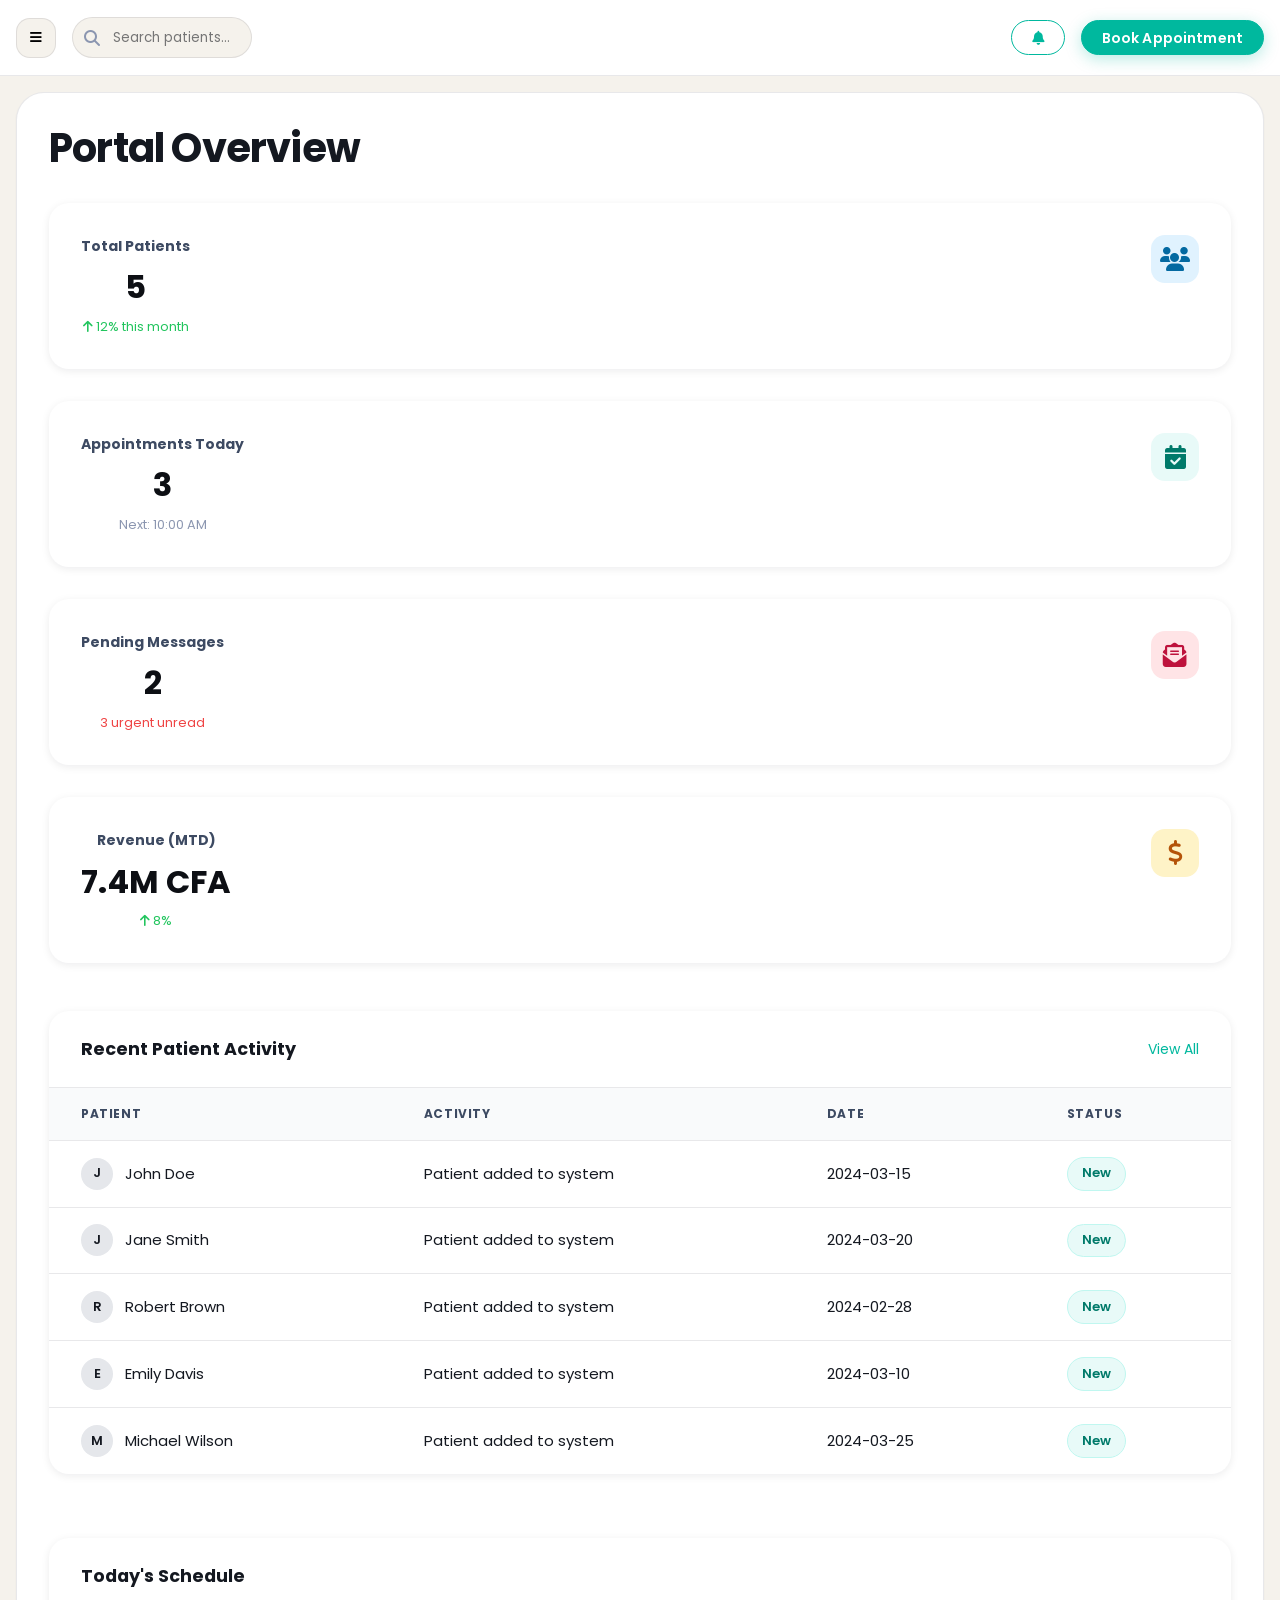
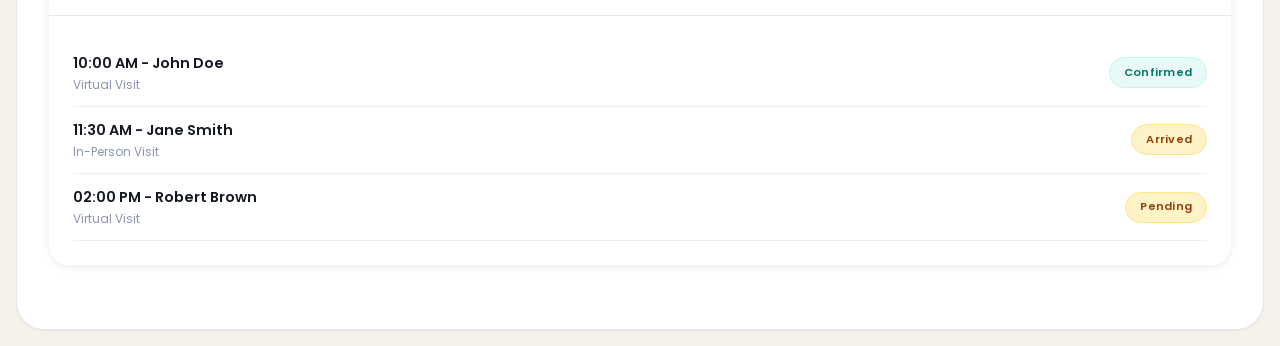
==== commit 139e3583: "responsiveness of admin dashboard" ====
--- a/admin_dashboard.html
+++ b/admin_dashboard.html
@@ -371,7 +371,6 @@
         }
 
         /* Mobile Adjustments */
-        @media (max-width: 1024px) {
             .admin-sidebar {
                 transform: translateX(-100%);
             }
@@ -381,6 +380,62 @@
             .admin-main {
                 margin-left: 0;
             }
+            .admin-top-bar {
+                padding: 0 var(--space-4);
+            }
+            .search-wrapper {
+                width: 180px;
+            }
+            .stats-grid {
+                grid-template-columns: 1fr;
+            }
+            .admin-content {
+                padding: var(--space-4);
+            }
+            .overview-main-grid {
+                grid-template-columns: 1fr !important;
+            }
+            .messaging-container {
+                grid-template-columns: 1fr;
+                height: auto;
+            }
+            .thread-list {
+                border-right: none;
+                border-bottom: 1px solid var(--color-border);
+                max-height: 300px;
+            }
+            .sidebar-overlay {
+                display: none;
+                position: fixed;
+                inset: 0;
+                background: rgba(0, 0, 0, 0.5);
+                z-index: 950;
+                backdrop-filter: blur(4px);
+            }
+            .sidebar-overlay.active {
+                display: block;
+            }
+            .sidebar-toggle {
+                display: flex !important;
+                align-items: center;
+                justify-content: center;
+                width: 40px;
+                height: 40px;
+                background: var(--c-ivory);
+                border: 1px solid var(--color-border);
+                border-radius: var(--radius-md);
+                cursor: pointer;
+            }
+        }
+
+        .sidebar-toggle {
+            display: none;
+        }
+
+        .overview-main-grid {
+            display: grid;
+            grid-template-columns: 2fr 1fr;
+            gap: var(--space-6);
         }
     </style>
 </head>
@@ -440,9 +495,14 @@
 
     <main class="admin-main">
         <header class="admin-top-bar">
-            <div class="search-wrapper">
-                <i class="fas fa-search"></i>
-                <input type="text" placeholder="Search patients, appointments..." class="search-input" id="globalSearch">
+            <div style="display: flex; align-items: center; gap: var(--space-4);">
+                <button class="sidebar-toggle" id="sidebarToggle" aria-label="Toggle Menu">
+                    <i class="fas fa-bars"></i>
+                </button>
+                <div class="search-wrapper">
+                    <i class="fas fa-search"></i>
+                    <input type="text" placeholder="Search patients..." class="search-input" id="globalSearch">
+                </div>
             </div>
             
             <div class="admin-actions" style="display: flex; gap: 1rem; align-items: center;">
@@ -502,7 +562,7 @@
                     </div>
                 </div>
 
-                <div style="display: grid; grid-template-columns: 2fr 1fr; gap: var(--space-6);">
+                <div class="overview-main-grid">
                     <div class="card-container">
                         <div class="card-header">
                             <h2 style="font-size: 1.1rem;">Recent Patient Activity</h2>
@@ -625,6 +685,8 @@
         </div>
     </main>
 
+    <div class="sidebar-overlay" id="sidebarOverlay"></div>
+
     <!-- Global JS -->
     <script src="mock-data.js"></script>
     <script src="admin_dashboard.js"></script>
--- a/style.css
+++ b/style.css
@@ -4526,7 +4526,7 @@
     border: 4px solid rgba(255,255,255,0.15);
 }
 
-@media (max-width: 900px) {
+@media (max-width: 1024px) {
     .auth-page-body {
         align-items: flex-start; /* allow natural vertical scroll on mobile */
         padding: var(--space-4);
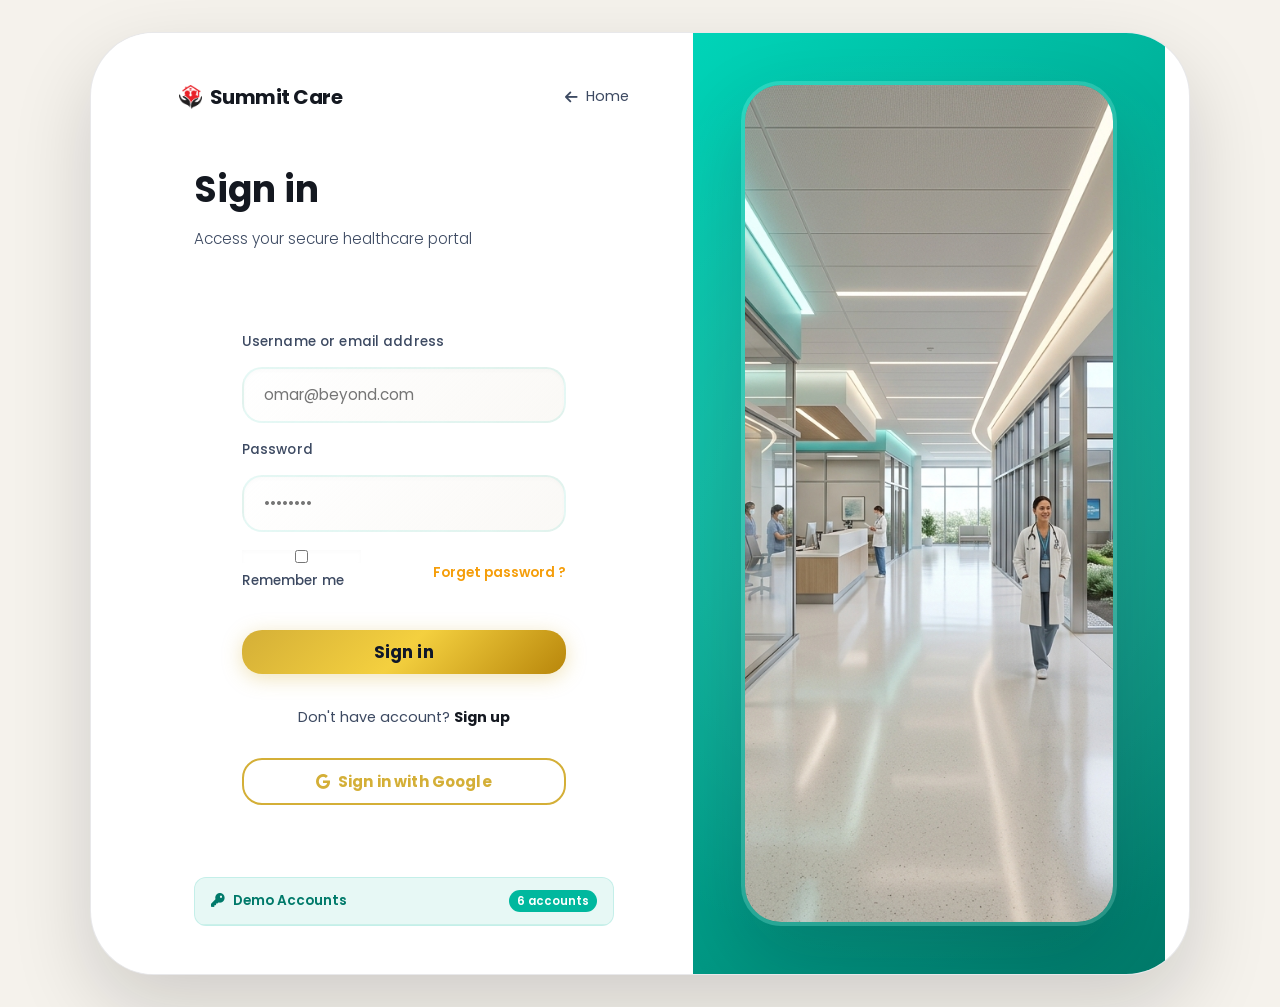
==== commit bb0e6628: "final edits" ====
--- a/admin_dashboard.html
+++ b/admin_dashboard.html
@@ -3,30 +3,38 @@
 <head>
     <meta charset="utf-8" />
     <meta name="viewport" content="width=device-width, initial-scale=1" />
-    <meta name="description" content="Summit Care Admin Dashboard - Manage patients and appointments" />
-    <title>Admin Dashboard | Summit Care</title>
+    <title>Executive Dashboard | Summit Care Admin</title>
     <link rel="preconnect" href="https://fonts.googleapis.com" />
     <link rel="preconnect" href="https://fonts.gstatic.com" crossorigin />
     <link href="https://fonts.googleapis.com/css2?family=Poppins:wght@300;400;500;600;700&display=swap" rel="stylesheet" />
     <link rel="stylesheet" href="https://cdnjs.cloudflare.com/ajax/libs/font-awesome/6.4.0/css/all.min.css" />
     <link rel="stylesheet" href="style.css" />
+
     <style>
         :root {
             --sidebar-width: 280px;
+            --topbar-height: 80px;
+            --admin-bg: #F1F5F9;
+            --sidebar-bg: #0F172A;
+            --accent-teal: #00D4B8;
+            --admin-border: rgba(0, 0, 0, 0.05);
+            --card-shadow: 0 4px 20px -5px rgba(0, 0, 0, 0.05);
         }
 
         body {
-            background-color: var(--c-ivory);
+            background-color: var(--admin-bg);
+            color: #1E293B;
+            font-family: 'Poppins', sans-serif;
+            margin: 0;
             display: flex;
             min-height: 100vh;
-            overflow-x: hidden;
-        }
-
-        /* Admin Sidebar */
+        }
+
+        /* Sidebar Styles */
         .admin-sidebar {
             width: var(--sidebar-width);
-            background-color: var(--c-obsidian);
-            color: var(--c-white);
+            background: linear-gradient(180deg, #0F172A 0%, #172554 100%);
+            color: #F8FAFC;
             height: 100vh;
             position: fixed;
             left: 0;
@@ -34,83 +42,100 @@
             display: flex;
             flex-direction: column;
             z-index: 1000;
-            transition: transform var(--transition-normal);
+            box-shadow: 4px 0 24px rgba(0, 0, 0, 0.15);
         }
 
         .sidebar-header {
-            padding: var(--space-6) var(--space-5);
+            padding: 2rem 1.5rem;
             border-bottom: 1px solid rgba(255, 255, 255, 0.05);
         }
 
         .sidebar-nav {
             flex: 1;
-            padding: var(--space-4) 0;
+            padding: 1.5rem 0.75rem;
+            overflow-y: auto;
         }
 
         .nav-group {
-            margin-bottom: var(--space-6);
+            margin-bottom: 2rem;
         }
 
         .nav-group-title {
-            padding: 0 var(--space-6);
-            font-size: 0.75rem;
+            padding: 0 1rem;
+            font-size: 0.7rem;
+            font-weight: 700;
             text-transform: uppercase;
-            letter-spacing: 0.1em;
-            color: var(--c-mist);
-            margin-bottom: var(--space-3);
+            letter-spacing: 0.12em;
+            color: #64748B;
+            margin-bottom: 0.75rem;
         }
 
         .admin-nav-link {
             display: flex;
             align-items: center;
-            gap: var(--space-4);
-            padding: var(--space-3) var(--space-6);
-            color: var(--c-silver);
+            gap: 1rem;
+            padding: 0.85rem 1rem;
+            color: #CBD5E1;
             text-decoration: none;
-            transition: all var(--transition-fast);
-            border-left: 3px solid transparent;
-        }
-
-        .admin-nav-link:hover {
-            background: rgba(255, 255, 255, 0.05);
-            color: var(--c-teal-400);
-        }
-
-        .admin-nav-link.active {
-            background: rgba(0, 184, 158, 0.1);
-            color: var(--c-teal-400);
-            border-left-color: var(--c-teal-500);
+            transition: all 0.25s cubic-bezier(0.4, 0, 0.2, 1);
+            border-radius: 12px;
+            margin-bottom: 0.25rem;
+            font-weight: 500;
+            font-size: 0.9375rem;
         }
 
         .admin-nav-link i {
             width: 20px;
             text-align: center;
+            opacity: 0.7;
             font-size: 1.1rem;
         }
 
+        .admin-nav-link:hover {
+            background: rgba(255, 255, 255, 0.06);
+            color: var(--accent-teal);
+        }
+
+        .admin-nav-link:hover i {
+            opacity: 1;
+        }
+
+        .admin-nav-link.active {
+            background: rgba(0, 212, 184, 0.12);
+            color: var(--accent-teal);
+        }
+
+        .admin-nav-link.active i {
+            opacity: 1;
+            color: var(--accent-teal);
+        }
+
         .sidebar-footer {
-            padding: var(--space-5);
+            padding: 1.5rem;
+            background: rgba(0, 0, 0, 0.2);
             border-top: 1px solid rgba(255, 255, 255, 0.05);
         }
 
         .user-profile-mini {
             display: flex;
             align-items: center;
-            gap: var(--space-3);
+            gap: 0.75rem;
         }
 
         .user-avatar {
-            width: 40px;
-            height: 40px;
-            border-radius: var(--radius-md);
-            background: var(--c-teal-500);
+            width: 42px;
+            height: 42px;
+            border-radius: 12px;
+            background: linear-gradient(135deg, var(--accent-teal), #00B89E);
+            color: white;
             display: flex;
             align-items: center;
             justify-content: center;
             font-weight: 700;
-        }
-
-        /* Main Content */
+            box-shadow: 0 4px 12px rgba(0, 212, 184, 0.3);
+        }
+
+        /* Main Content Styles */
         .admin-main {
             margin-left: var(--sidebar-width);
             flex: 1;
@@ -120,453 +145,493 @@
         }
 
         .admin-top-bar {
-            height: 76px;
-            background: var(--c-white);
-            border-bottom: 1px solid var(--color-border);
+            height: var(--topbar-height);
+            background: rgba(255, 255, 255, 0.85);
+            backdrop-filter: blur(12px);
+            border-bottom: 1px solid var(--admin-border);
             display: flex;
             align-items: center;
             justify-content: space-between;
-            padding: 0 var(--space-7);
+            padding: 0 2.5rem;
             position: sticky;
             top: 0;
             z-index: 900;
         }
 
+        .glass {
+            background: rgba(255, 255, 255, 0.7) !important;
+            backdrop-filter: blur(20px) saturate(180%);
+        }
+
         .search-wrapper {
             position: relative;
-            width: 300px;
+            width: 380px;
         }
 
         .search-wrapper i {
             position: absolute;
-            left: 12px;
+            left: 1rem;
             top: 50%;
             transform: translateY(-50%);
-            color: var(--c-mist);
+            color: #94A3B8;
         }
 
         .search-input {
             width: 100%;
-            padding: 0.6rem 1rem 0.6rem 2.5rem;
-            border-radius: var(--radius-full);
-            border: 1px solid var(--color-border);
-            background: var(--c-ivory);
+            padding: 0.75rem 1rem 0.75rem 2.8rem;
+            border-radius: 14px;
+            border: 1px solid #E2E8F0;
+            background: #F8FAFC;
+            transition: all 0.2s;
             font-family: inherit;
         }
 
+        .search-input:focus {
+            outline: none;
+            border-color: var(--accent-teal);
+            background: white;
+            box-shadow: 0 0 0 4px rgba(0, 212, 184, 0.1);
+        }
+
         .admin-content {
-            padding: var(--space-7);
+            padding: 2.5rem;
             flex: 1;
         }
 
-        /* Dashboard Overview */
+        /* Stats Cards */
         .stats-grid {
             display: grid;
-            grid-template-columns: repeat(auto-fit, minmax(240px, 1fr));
-            gap: var(--space-6);
-            margin-bottom: var(--space-8);
+            grid-template-columns: repeat(auto-fit, minmax(260px, 1fr));
+            gap: 1.5rem;
+            margin-bottom: 2.5rem;
         }
 
         .stat-card {
-            background: var(--c-white);
-            padding: var(--space-6);
-            border-radius: var(--radius-lg);
-            box-shadow: var(--shadow-sm);
-            display: flex;
-            align-items: flex-start;
+            background: white;
+            padding: 1.75rem;
+            border-radius: 20px;
+            border: 1px solid var(--admin-border);
+            box-shadow: var(--card-shadow);
+            display: flex;
+            align-items: center;
             justify-content: space-between;
-        }
+            transition: transform 0.3s ease;
+        }
+
+        .stat-card:hover { transform: translateY(-5px); }
 
         .stat-info h3 {
-            font-size: 0.875rem;
-            color: var(--color-text-muted);
-            margin-bottom: var(--space-1);
+            font-size: 0.85rem;
+            color: #64748B;
+            margin: 0 0 0.5rem 0;
+            font-weight: 500;
         }
 
         .stat-value {
             font-size: 2rem;
+            font-weight: 800;
+            color: #0F172A;
+            line-height: 1;
+        }
+
+        .stat-icon {
+            width: 56px;
+            height: 56px;
+            border-radius: 16px;
+            display: flex;
+            align-items: center;
+            justify-content: center;
+            font-size: 1.4rem;
+        }
+
+        .stat-icon.blue { background: #EEF2FF; color: #4F46E5; }
+        .stat-icon.teal { background: #ECFDF5; color: #10B981; }
+        .stat-icon.amber { background: #FFFBEB; color: #D97706; }
+        .stat-icon.rose { background: #FFF1F2; color: #F43F5E; }
+
+        /* Tables & Containers */
+        .card-container {
+            background: white;
+            border-radius: 20px;
+            border: 1px solid var(--admin-border);
+            box-shadow: var(--card-shadow);
+            overflow: hidden;
+            margin-bottom: 2rem;
+        }
+
+        .card-header {
+            padding: 1.5rem 2rem;
+            border-bottom: 1px solid var(--admin-border);
+            display: flex;
+            align-items: center;
+            justify-content: space-between;
+        }
+
+        .table-responsive {
+            overflow-x: auto;
+        }
+
+        table {
+            width: 100%;
+            border-collapse: collapse;
+        }
+
+        th {
+            background: #F8FAFC;
+            padding: 1rem 2rem;
+            font-size: 0.75rem;
             font-weight: 700;
-            color: var(--c-obsidian);
-        }
-
-        .stat-icon {
-            width: 48px;
-            height: 48px;
-            border-radius: var(--radius-md);
-            display: flex;
-            align-items: center;
-            justify-content: center;
-            font-size: 1.5rem;
-        }
-
-        .stat-icon.blue { background: #E0F2FE; color: #0369A1; }
-        .stat-icon.teal { background: var(--c-teal-50); color: var(--c-teal-700); }
-        .stat-icon.amber { background: var(--c-amber-100); color: #B45309; }
-        .stat-icon.rose { background: #FFE4E6; color: #BE123C; }
-
-        /* Sections */
+            text-transform: uppercase;
+            letter-spacing: 0.05em;
+            color: #64748B;
+            text-align: left;
+        }
+
+        td {
+            padding: 1.25rem 2rem;
+            border-bottom: 1px solid #F1F5F9;
+            font-size: 0.9375rem;
+            vertical-align: middle;
+        }
+
+        tr:last-child td { border-bottom: none; }
+
+        /* Messaging */
+        .messaging-container {
+            display: grid;
+            grid-template-columns: 340px 1fr;
+            height: calc(100vh - 250px);
+            background: white;
+            border-radius: 24px;
+            overflow: hidden;
+            border: 1px solid var(--admin-border);
+            box-shadow: var(--card-shadow);
+        }
+
+        .thread-list {
+            border-right: 1px solid #F1F5F9;
+            background: #F8FAFC;
+            overflow-y: auto;
+        }
+
+        .thread-item {
+            padding: 1.5rem;
+            border-bottom: 1px solid #F1F5F9;
+            cursor: pointer;
+            transition: all 0.2s;
+        }
+
+        .thread-item:hover { background: white; }
+        .thread-item.active { background: white; border-left: 4px solid var(--accent-teal); }
+
+        .chat-window { display: flex; flex-direction: column; }
+        .chat-header {
+            padding: 1.25rem 2rem;
+            border-bottom: 1px solid #F1F5F9;
+            display: flex;
+            align-items: center;
+            justify-content: space-between;
+        }
+
+        .chat-messages {
+            flex: 1;
+            padding: 2rem;
+            overflow-y: auto;
+            background: #FFFFFF;
+            display: flex;
+            flex-direction: column;
+            gap: 1.5rem;
+        }
+
+        .message-bubble {
+            max-width: 70%;
+            padding: 1rem 1.25rem;
+            border-radius: 18px;
+            font-size: 0.9375rem;
+            line-height: 1.5;
+        }
+
+        .message-bubble.doctor {
+            align-self: flex-end;
+            background: var(--accent-teal);
+            color: white;
+            border-bottom-right-radius: 4px;
+        }
+
+        .message-bubble.patient {
+            align-self: flex-start;
+            background: #F1F5F9;
+            color: #1E293B;
+            border-bottom-left-radius: 4px;
+        }
+
+        .chat-input {
+            padding: 1.5rem 2rem;
+            border-top: 1px solid #F1F5F9;
+            display: flex;
+            gap: 1rem;
+        }
+
+        .chat-input input {
+            flex: 1;
+            padding: 0.85rem 1.25rem;
+            border-radius: 14px;
+            border: 1px solid #E2E8F0;
+            background: #F8FAFC;
+            font-family: inherit;
+        }
+
+        /* Utility */
         .dashboard-section {
             display: none;
             animation: fadeIn 0.4s ease-out;
         }
-
-        .dashboard-section.active {
-            display: block;
-        }
+        .dashboard-section.active { display: block; }
 
         @keyframes fadeIn {
             from { opacity: 0; transform: translateY(10px); }
             to { opacity: 1; transform: translateY(0); }
         }
 
-        /* Tables */
-        .card-container {
-            background: var(--c-white);
-            border-radius: var(--radius-lg);
-            box-shadow: var(--shadow-sm);
-            overflow: hidden;
-            margin-bottom: var(--space-6);
-        }
-
-        .card-header {
-            padding: var(--space-5) var(--space-6);
-            border-bottom: 1px solid var(--color-border);
-            display: flex;
-            align-items: center;
-            justify-content: space-between;
-        }
-
-        .table-responsive {
-            overflow-x: auto;
-        }
-
-        table {
-            width: 100%;
-            border-collapse: collapse;
-            text-align: left;
-        }
-
-        th {
-            background: #F9FAFB;
-            padding: var(--space-4) var(--space-6);
-            font-size: 0.75rem;
-            text-transform: uppercase;
-            letter-spacing: 0.05em;
-            color: var(--color-text-muted);
-            border-bottom: 1px solid var(--color-border);
-        }
-
-        td {
-            padding: var(--space-4) var(--space-6);
-            border-bottom: 1px solid var(--color-border);
-            font-size: 0.9375rem;
-        }
-
-        tr:last-child td { border-bottom: none; }
-
-        .patient-cell {
-            display: flex;
-            align-items: center;
-            gap: var(--space-3);
-        }
-
-        .patient-avatar {
-            width: 32px;
-            height: 32px;
-            border-radius: 50%;
-            background: #E5E7EB;
-            display: flex;
-            align-items: center;
-            justify-content: center;
-            font-size: 0.8rem;
-            font-weight: 600;
-        }
-
-        /* Messaging UI */
-        .messaging-container {
-            display: grid;
-            grid-template-columns: 320px 1fr;
-            height: calc(100vh - 200px);
-            background: var(--c-white);
-            border-radius: var(--radius-lg);
-            box-shadow: var(--shadow-sm);
-            overflow: hidden;
-        }
-
-        .thread-list {
-            border-right: 1px solid var(--color-border);
-            overflow-y: auto;
-        }
-
-        .thread-item {
-            padding: var(--space-4) var(--space-5);
-            border-bottom: 1px solid var(--color-border);
-            cursor: pointer;
-            transition: background 0.2s;
-        }
-
-        .thread-item:hover { background: var(--c-ivory); }
-        .thread-item.active { background: var(--c-teal-50); border-left: 4px solid var(--c-teal-500); }
-
-        .thread-item h4 { font-size: 0.9rem; margin-bottom: 4px; }
-        .thread-item p { font-size: 0.8rem; color: var(--color-text-muted); white-space: nowrap; overflow: hidden; text-overflow: ellipsis; }
-
-        .chat-window {
-            display: flex;
-            flex-direction: column;
-        }
-
-        .chat-header {
-            padding: var(--space-4) var(--space-6);
-            border-bottom: 1px solid var(--color-border);
-            display: flex;
-            align-items: center;
-            justify-content: space-between;
-        }
-
-        .chat-messages {
-            flex: 1;
-            padding: var(--space-6);
-            overflow-y: auto;
-            display: flex;
-            flex-direction: column;
-            gap: var(--space-4);
-        }
-
-        .message-bubble {
-            max-width: 70%;
-            padding: var(--space-3) var(--space-4);
-            border-radius: var(--radius-md);
-            font-size: 0.9375rem;
-            line-height: 1.4;
-        }
-
-        .message-bubble.doctor {
-            align-self: flex-end;
-            background: var(--c-teal-500);
-            color: var(--c-white);
-            border-bottom-right-radius: 2px;
-        }
-
-        .message-bubble.patient {
-            align-self: flex-start;
-            background: var(--c-ivory);
-            color: var(--c-obsidian);
-            border-bottom-left-radius: 2px;
-        }
-
-        .chat-input {
-            padding: var(--space-4) var(--space-6);
-            border-top: 1px solid var(--color-border);
-            display: flex;
-            gap: var(--space-3);
-        }
-
-        .chat-input input {
-            flex: 1;
-            padding: 0.75rem 1rem;
-            border-radius: var(--radius-full);
-            border: 1px solid var(--color-border);
-            font-family: inherit;
-        }
-
-        /* Mobile Adjustments */
-            .admin-sidebar {
-                transform: translateX(-100%);
-            }
-            .admin-sidebar.open {
-                transform: translateX(0);
-            }
-            .admin-main {
-                margin-left: 0;
-            }
-            .admin-top-bar {
-                padding: 0 var(--space-4);
-            }
-            .search-wrapper {
-                width: 180px;
-            }
-            .stats-grid {
-                grid-template-columns: 1fr;
-            }
-            .admin-content {
-                padding: var(--space-4);
-            }
-            .overview-main-grid {
-                grid-template-columns: 1fr !important;
-            }
-            .messaging-container {
-                grid-template-columns: 1fr;
-                height: auto;
-            }
-            .thread-list {
-                border-right: none;
-                border-bottom: 1px solid var(--color-border);
-                max-height: 300px;
-            }
-            .sidebar-overlay {
-                display: none;
-                position: fixed;
-                inset: 0;
-                background: rgba(0, 0, 0, 0.5);
-                z-index: 950;
-                backdrop-filter: blur(4px);
-            }
-            .sidebar-overlay.active {
-                display: block;
-            }
+        @media (max-width: 1024px) {
+            .admin-sidebar { transform: translateX(-100%); transition: transform 0.3s ease; }
+            .admin-sidebar.open { transform: translateX(0); }
+            .admin-main { margin-left: 0; }
             .sidebar-toggle {
                 display: flex !important;
                 align-items: center;
                 justify-content: center;
-                width: 40px;
-                height: 40px;
-                background: var(--c-ivory);
-                border: 1px solid var(--color-border);
-                border-radius: var(--radius-md);
-                cursor: pointer;
+                width: 44px; height: 44px;
+                border: none; background: white;
+                border-radius: 12px; cursor: pointer;
+                box-shadow: var(--card-shadow);
             }
         }
 
-        .sidebar-toggle {
-            display: none;
-        }
+        .sidebar-toggle { display: none; }
+        .sidebar-overlay {
+            position: fixed; inset: 0; background: rgba(0,0,0,0.4);
+            backdrop-filter: blur(4px); z-index: 950; display: none;
+        }
+        .sidebar-overlay.active { display: block; }
+
+
 
         .overview-main-grid {
             display: grid;
             grid-template-columns: 2fr 1fr;
-            gap: var(--space-6);
+            gap: 1.5rem;
+        }
+        @media (max-width: 1200px) { .overview-main-grid { grid-template-columns: 1fr; } }
+
+        /* Buttons */
+        .btn {
+            display: inline-flex;
+            align-items: center;
+            justify-content: center;
+            gap: 0.5rem;
+            padding: 0.6rem 1.25rem;
+            border-radius: 12px;
+            font-weight: 600;
+            font-size: 0.875rem;
+            cursor: pointer;
+            transition: all 0.2s;
+            border: 1px solid transparent;
+            font-family: inherit;
+        }
+
+        .btn-primary {
+            background: var(--accent-teal);
+            color: #0F172A;
+            box-shadow: 0 4px 12px rgba(0, 212, 184, 0.2);
+        }
+
+        .btn-primary:hover {
+            background: #00B89E;
+            transform: translateY(-1px);
+        }
+
+        .btn-outline {
+            background: transparent;
+            border-color: #E2E8F0;
+            color: #475569;
+        }
+
+        .btn-outline:hover {
+            border-color: var(--accent-teal);
+            color: var(--accent-teal);
+            background: rgba(0, 212, 184, 0.05);
+        }
+
+        .btn-ghost {
+            background: transparent;
+            color: #94A3B8;
+        }
+
+        .btn-ghost:hover {
+            background: rgba(255, 255, 255, 0.05);
+            color: #F8FAFC;
+        }
+
+        .btn-sm { padding: 0.4rem 0.8rem; font-size: 0.8rem; }
+        .btn-full { width: 100%; }
+
+        /* Status Pills */
+        .pill {
+            display: inline-flex;
+            align-items: center;
+            padding: 4px 12px;
+            border-radius: 8px;
+            font-size: 0.75rem;
+            font-weight: 600;
+            letter-spacing: 0.02em;
+        }
+
+        .pill-teal {
+            background: #F0FDF4;
+            color: #10B981;
+            border: 1px solid #DCFCE7;
+        }
+
+        .pill-amber {
+            background: #FFFBEB;
+            color: #D97706;
+            border: 1px solid #FEF3C7;
+        }
+
+        .pill-rose {
+            background: #FFF1F2;
+            color: #E11D48;
+            border: 1px solid #FFE4E6;
         }
     </style>
 </head>
-<body>
+<body class="admin-body">
+    <div id="sidebarOverlay" class="sidebar-overlay"></div>
+
     <aside class="admin-sidebar" id="adminSidebar">
         <div class="sidebar-header">
-            <a class="logo" href="index.html">
-                <img src="images/summit-care-logo.png" alt="Summit Care Logo" class="logo-img" style="width: 32px;">
-                <span class="logo-text" style="color: white; font-size: 1.2rem;">Summit Care Admin</span>
+            <a class="logo" href="index.html" style="text-decoration: none;">
+                <img src="images/summit-care-logo.png" alt="Logo" style="height: 32px; filter: brightness(0) invert(1); margin-right: 12px;">
+                <span class="logo-text" style="color: white; font-size: 1.2rem; font-weight: 700;">Summit <span style="color: var(--c-teal-400);">Admin</span></span>
             </a>
         </div>
         
         <nav class="sidebar-nav">
             <div class="nav-group">
-                <div class="nav-group-title">Main Portal</div>
+                <div class="nav-group-title">Executive</div>
                 <a href="#" class="admin-nav-link active" data-section="overview">
-                    <i class="fas fa-chart-pie"></i>
-                    <span>Overview</span>
+                    <i class="fas fa-chart-line"></i> <span>Overview</span>
                 </a>
                 <a href="#" class="admin-nav-link" data-section="patients">
-                    <i class="fas fa-users"></i>
-                    <span>Patients</span>
+                    <i class="fas fa-user-shield"></i> <span>Patients</span>
                 </a>
                 <a href="#" class="admin-nav-link" data-section="appointments">
-                    <i class="fas fa-calendar-alt"></i>
-                    <span>Appointments</span>
-                </a>
-                <a href="#" class="admin-nav-link" data-section="messages">
-                    <i class="fas fa-comment-dots"></i>
-                    <span>Messages</span>
+                    <i class="fas fa-calendar-check"></i> <span>Appointments</span>
                 </a>
             </div>
-            
+
             <div class="nav-group">
-                <div class="nav-group-title">System</div>
-                <a href="#" class="admin-nav-link" data-section="settings">
-                    <i class="fas fa-cog"></i>
-                    <span>Settings</span>
+                <div class="nav-group-title">Communications</div>
+                <a href="#" class="admin-nav-link" data-section="messages">
+                    <i class="fas fa-envelope-open-text"></i> <span>Consultations</span>
                 </a>
                 <a href="#" class="admin-nav-link" data-section="reports">
-                    <i class="fas fa-file-alt"></i>
-                    <span>Reports</span>
+                    <i class="fas fa-file-contract"></i> <span>Analytics</span>
+                </a>
+            </div>
+
+            <div class="nav-group">
+                <div class="nav-group-title">Settings</div>
+                <a href="#" class="admin-nav-link" data-section="settings">
+                    <i class="fas fa-sliders-h"></i> <span>System Config</span>
                 </a>
             </div>
         </nav>
-        
+
+
         <div class="sidebar-footer">
             <div class="user-profile-mini">
-                <div class="user-avatar">DR</div>
+                <div class="user-avatar" id="adminAvatar">AD</div>
                 <div class="user-info">
-                    <div style="font-weight: 600; font-size: 0.9rem;">Dr. Sarah Johnson</div>
-                    <div style="font-size: 0.75rem; color: var(--c-mist);">Neurologist</div>
+                    <div class="user-name" id="adminName" style="color: white; font-weight: 600; font-size: 0.9rem;">Admin User</div>
+                    <div class="user-role" id="adminRole" style="color: #94A3B8; font-size: 0.75rem;">Administrator</div>
                 </div>
             </div>
+            <button class="admin-nav-link" id="logoutBtn" style="margin-top: 1.5rem; width: 100%; border: none; background: rgba(239, 68, 68, 0.1); color: #F87171; justify-content: center; cursor: pointer;">
+                <i class="fas fa-sign-out-alt"></i> <span>Sign Out</span>
+            </button>
         </div>
     </aside>
 
     <main class="admin-main">
-        <header class="admin-top-bar">
-            <div style="display: flex; align-items: center; gap: var(--space-4);">
-                <button class="sidebar-toggle" id="sidebarToggle" aria-label="Toggle Menu">
+        <header class="admin-top-bar glass">
+            <div style="display: flex; align-items: center; gap: 1rem;">
+                <button class="sidebar-toggle" id="sidebarToggle">
                     <i class="fas fa-bars"></i>
                 </button>
                 <div class="search-wrapper">
                     <i class="fas fa-search"></i>
-                    <input type="text" placeholder="Search patients..." class="search-input" id="globalSearch">
+                    <input type="text" class="search-input" id="globalSearch" placeholder="Search records...">
                 </div>
             </div>
-            
-            <div class="admin-actions" style="display: flex; gap: 1rem; align-items: center;">
-                <button class="btn btn-sm btn-outline"><i class="fas fa-bell"></i></button>
-                <button class="btn btn-sm btn-primary" id="bookNewBtn">Book Appointment</button>
+            <div style="display: flex; gap: 1.5rem; align-items: center;">
+                <button class="btn btn-primary btn-sm" id="bookNewBtn">
+                    <i class="fas fa-plus"></i> Book New
+                </button>
             </div>
         </header>
 
         <div class="admin-content" id="adminContent">
             <!-- Overview Section -->
             <section id="section-overview" class="dashboard-section active">
-                <h1 class="display-md" style="margin-bottom: var(--space-6);">Portal Overview</h1>
-                
-                <div class="stats-grid">
+                <div style="margin-bottom: 2.5rem; display: flex; justify-content: space-between; align-items: flex-end;">
+                    <div>
+                        <h1 style="font-size: 2rem; font-weight: 800; color: #0f172a; letter-spacing: -0.02em;">Dashboard Overview</h1>
+                        <p style="color: #64748b; margin-top: 4px;">Real-time operational summary and key metrics.</p>
+                    </div>
+                    <div style="background: white; padding: 0.5rem 1rem; border-radius: 12px; border: 1px solid #f1f5f9; font-weight: 600; color: #64748b; font-size: 0.85rem;">
+                        <i class="far fa-calendar-alt" style="color: var(--c-teal-500); margin-right: 8px;"></i>
+                        <span id="currentDate">April 8, 2026</span>
+                    </div>
+                </div>
+
+                <div class="stats-grid reveal-up">
                     <div class="stat-card">
                         <div class="stat-info">
-                            <h3>Total Patients</h3>
+                            <h3>Active Patients</h3>
                             <div class="stat-value" id="stat-total-patients">0</div>
-                            <div style="font-size: 0.8rem; color: var(--c-success); margin-top: 4px;">
-                                <i class="fas fa-arrow-up"></i> 12% this month
-                            </div>
                         </div>
                         <div class="stat-icon blue"><i class="fas fa-users"></i></div>
                     </div>
-                    
                     <div class="stat-card">
                         <div class="stat-info">
-                            <h3>Appointments Today</h3>
+                            <h3>Today's Schedule</h3>
                             <div class="stat-value" id="stat-today-appointments">0</div>
-                            <div style="font-size: 0.8rem; color: var(--c-mist); margin-top: 4px;">
-                                Next: 10:00 AM
-                            </div>
-                        </div>
-                        <div class="stat-icon teal"><i class="fas fa-calendar-check"></i></div>
-                    </div>
-                    
+                        </div>
+                        <div class="stat-icon teal"><i class="fas fa-calendar-alt"></i></div>
+                    </div>
                     <div class="stat-card">
                         <div class="stat-info">
-                            <h3>Pending Messages</h3>
+                            <h3>Pending Consults</h3>
                             <div class="stat-value" id="stat-pending-messages">0</div>
-                            <div style="font-size: 0.8rem; color: var(--c-danger); margin-top: 4px;">
-                                3 urgent unread
-                            </div>
-                        </div>
-                        <div class="stat-icon rose"><i class="fas fa-envelope-open-text"></i></div>
-                    </div>
-                    
+                        </div>
+                        <div class="stat-icon amber"><i class="fas fa-comment-dots"></i></div>
+                    </div>
                     <div class="stat-card">
                         <div class="stat-info">
-                            <h3>Revenue (MTD)</h3>
-                            <div class="stat-value">7.4M CFA</div>
-                            <div style="font-size: 0.8rem; color: var(--c-success); margin-top: 4px;">
-                                <i class="fas fa-arrow-up"></i> 8%
-                            </div>
-                        </div>
-                        <div class="stat-icon amber"><i class="fas fa-dollar-sign"></i></div>
+                            <h3>System Health</h3>
+                            <div class="stat-value" style="font-size: 1.5rem; color: var(--c-success);">99.9%</div>
+                        </div>
+                        <div class="stat-icon rose"><i class="fas fa-heartbeat"></i></div>
                     </div>
                 </div>
 
-                <div class="overview-main-grid">
+                <div class="overview-main-grid reveal-up" style="margin-top: 2rem;">
                     <div class="card-container">
                         <div class="card-header">
-                            <h2 style="font-size: 1.1rem;">Recent Patient Activity</h2>
-                            <a href="#" style="color: var(--c-teal-500); font-size: 0.875rem; text-decoration: none;">View All</a>
+                            <h3 style="font-weight: 700; font-size: 1.1rem;">Recent Activity</h3>
+                            <button class="btn btn-ghost btn-sm" style="color: var(--c-teal-500);">View All</button>
                         </div>
                         <div class="table-responsive">
                             <table id="recent-activity-table">
@@ -574,23 +639,23 @@
                                     <tr>
                                         <th>Patient</th>
                                         <th>Activity</th>
-                                        <th>Date</th>
+                                        <th>Timestamp</th>
                                         <th>Status</th>
                                     </tr>
                                 </thead>
                                 <tbody>
-                                    <!-- Dynamic content -->
+                                    <!-- Populated by JS -->
                                 </tbody>
                             </table>
                         </div>
                     </div>
-
+                    
                     <div class="card-container">
                         <div class="card-header">
-                            <h2 style="font-size: 1.1rem;">Today's Schedule</h2>
-                        </div>
-                        <div style="padding: var(--space-5);" id="today-schedule-list">
-                            <!-- Dynamic content -->
+                            <h3 style="font-weight: 700; font-size: 1.1rem;">Today's Live Queue</h3>
+                        </div>
+                        <div class="card-body" id="today-schedule-list" style="padding: 1.5rem;">
+                            <!-- Populated by JS -->
                         </div>
                     </div>
                 </div>
@@ -598,86 +663,82 @@
 
             <!-- Patients Section -->
             <section id="section-patients" class="dashboard-section">
-                <div style="display: flex; justify-content: space-between; align-items: center; margin-bottom: var(--space-6);">
-                    <h1 class="display-md">Patient Directory</h1>
-                    <button class="btn btn-primary btn-sm"><i class="fas fa-plus"></i> Add New Patient</button>
-                </div>
-                
                 <div class="card-container">
+                    <div class="card-header">
+                        <h3 style="font-weight: 700;">Patient Registry</h3>
+                        <button class="btn btn-primary btn-sm" onclick="alert('Opening new patient form...')">Add New Patient</button>
+                    </div>
                     <div class="table-responsive">
                         <table id="patients-table">
                             <thead>
                                 <tr>
                                     <th>Patient Name</th>
-                                    <th>Patient ID</th>
-                                    <th>Age/Gender</th>
+                                    <th>ID</th>
+                                    <th>Age/Sex</th>
                                     <th>Last Visit</th>
+                                    <th>Health Status</th>
+                                    <th>Actions</th>
+                                </tr>
+                            </thead>
+                            <tbody>
+                                <!-- Populated by JS -->
+                            </tbody>
+                        </table>
+                    </div>
+                </div>
+            </section>
+
+            <!-- Appointments Section -->
+            <section id="section-appointments" class="dashboard-section">
+                <div class="card-container">
+                    <div class="card-header">
+                        <h3 style="font-weight: 700;">Master Appointment Schedule</h3>
+                    </div>
+                    <div class="table-responsive">
+                        <table id="all-appointments-table">
+                            <thead>
+                                <tr>
+                                    <th>Time</th>
+                                    <th>Patient</th>
+                                    <th>Provider</th>
+                                    <th>Mode</th>
                                     <th>Status</th>
                                     <th>Actions</th>
                                 </tr>
                             </thead>
                             <tbody>
-                                <!-- Dynamic content -->
+                                <!-- Populated by JS -->
                             </tbody>
                         </table>
                     </div>
                 </div>
             </section>
 
-            <!-- Appointments Section -->
-            <section id="section-appointments" class="dashboard-section">
-                <div style="display: flex; justify-content: space-between; align-items: center; margin-bottom: var(--space-6);">
-                    <h1 class="display-md">All Appointments</h1>
-                    <div class="buttons" style="display: flex; gap: 0.5rem;">
-                        <button class="btn btn-outline btn-sm">Filter</button>
-                        <button class="btn btn-primary btn-sm"><i class="fas fa-plus"></i> Schedule New</button>
-                    </div>
-                </div>
-                
-                <div class="card-container">
-                    <div class="table-responsive">
-                        <table id="all-appointments-table">
-                            <thead>
-                                <tr>
-                                    <th>Date/Time</th>
-                                    <th>Patient</th>
-                                    <th>Doctor</th>
-                                    <th>Visit Type</th>
-                                    <th>Status</th>
-                                    <th>Actions</th>
-                                </tr>
-                            </thead>
-                            <tbody>
-                                <!-- Dynamic content -->
-                            </tbody>
-                        </table>
-                    </div>
-                </div>
-            </section>
-
             <!-- Messages Section -->
             <section id="section-messages" class="dashboard-section">
-                <h1 class="display-md" style="margin-bottom: var(--space-6);">Patient Communications</h1>
                 <div class="messaging-container">
                     <div class="thread-list" id="message-thread-list">
-                        <!-- Dynamic content -->
+                        <!-- Populated by JS -->
                     </div>
                     <div class="chat-window">
                         <div class="chat-header">
-                            <div id="active-chat-name" style="font-weight: 600;">Select a patient</div>
+                            <div style="display: flex; align-items: center; gap: 1rem;">
+                                <div class="chat-avatar" style="width: 40px; height: 40px; border-radius: 50%; background: var(--c-teal-50); color: var(--c-teal-500); display: flex; align-items: center; justify-content: center; font-weight: 700;">?</div>
+                                <h4 id="active-chat-name" style="font-weight: 700; margin: 0;">Select a consultation</h4>
+                            </div>
                             <div class="chat-actions">
-                                <button class="btn btn-sm btn-outline"><i class="fas fa-phone"></i></button>
-                                <button class="btn btn-sm btn-outline"><i class="fas fa-folder-open"></i></button>
+                                <button class="btn btn-sm btn-outline"><i class="fas fa-video"></i> Join Virtual Room</button>
                             </div>
                         </div>
                         <div class="chat-messages" id="chat-messages-container">
-                            <div style="display: flex; align-items: center; justify-content: center; height: 100%; color: var(--c-mist);">
-                                No conversation selected
+                            <div style="text-align: center; color: #94a3b8; margin-top: 5rem;">
+                                <i class="fas fa-comments" style="font-size: 3rem; margin-bottom: 1rem; opacity: 0.3;"></i>
+                                <p>Select a patient thread to view clinical consultation history</p>
                             </div>
                         </div>
-                        <div class="chat-input">
-                            <input type="text" placeholder="Type your message here..." id="chatInput">
-                            <button class="btn btn-primary" id="sendMessageBtn"><i class="fas fa-paper-plane"></i></button>
+                        <div class="chat-input" id="chatInputArea">
+                            <input type="text" id="chatInput" placeholder="Enter clinical notes or message...">
+                            <button class="btn btn-primary" id="sendMessageBtn">Send</button>
                         </div>
                     </div>
                 </div>
@@ -685,9 +746,7 @@
         </div>
     </main>
 
-    <div class="sidebar-overlay" id="sidebarOverlay"></div>
-
-    <!-- Global JS -->
+
     <script src="mock-data.js"></script>
     <script src="admin_dashboard.js"></script>
 </body>
--- a/style.css
+++ b/style.css
@@ -144,6 +144,7 @@
   -webkit-font-smoothing: antialiased;
   -moz-osx-font-smoothing: grayscale;
   overflow-x: hidden;
+  padding-top: 116px;
 }
 
 img, video { max-width: 100%; display: block; }
@@ -411,16 +412,15 @@
 
 /* Primary */
 .btn-primary {
-  background: var(--c-teal-500);
-  color: var(--c-white);
-  border-color: var(--c-teal-500);
-  box-shadow: 0 4px 16px rgba(0, 184, 158, 0.28);
+  background: linear-gradient(135deg, #d4af37 0%, #f4d03f 50%, #b8860b 100%);
+  color: #0f172a;
+  border: none;
+  box-shadow: 0 4px 20px rgba(212, 175, 55, 0.35);
 }
 
 .btn-primary:hover {
-  background: var(--c-teal-400);
-  border-color: var(--c-teal-400);
-  box-shadow: var(--shadow-teal);
+  background: linear-gradient(135deg, #f4d03f 0%, #d4af37 50%, #d4af37 100%);
+  box-shadow: 0 8px 30px rgba(212, 175, 55, 0.5);
 }
 
 /* Secondary */
@@ -439,12 +439,12 @@
 /* Outline */
 .btn-outline {
   background: transparent;
-  color: var(--c-teal-500);
-  border-color: var(--c-teal-500);
+  color: #d4af37;
+  border: 2px solid #d4af37;
 }
 
 .btn-outline:hover {
-  background: var(--c-teal-50);
+  background: rgba(212, 175, 55, 0.1);
   box-shadow: 0 4px 16px rgba(0, 184, 158, 0.16);
 }
 
@@ -575,8 +575,11 @@
    HEADER — V3
    ═══════════════════════════════════════════════════ */
 .site-header {
-  position: sticky;
+  position: fixed;
   top: 0;
+  left: 0;
+  right: 0;
+  width: 100%;
   z-index: 1000;
   transition:
     box-shadow var(--transition-normal),
@@ -729,6 +732,8 @@
   border-radius: var(--radius-sm);
   transition: all var(--transition-fast);
   position: relative;
+  display: flex;
+  align-items: center;
 }
 
 .nav-list a::after {
@@ -755,7 +760,11 @@
 }
 
 /* Dropdown */
-.nav-item-dropdown { position: relative; }
+.nav-item-dropdown {
+  position: relative;
+  display: flex;
+  align-items: center;
+}
 
 .nav-link-dropdown {
   color: var(--color-text);
@@ -764,7 +773,7 @@
   font-size: 0.9375rem;
   padding: 0.5rem 0.875rem;
   border-radius: var(--radius-sm);
-  display: inline-flex;
+  display: flex;
   align-items: center;
   gap: 0.375rem;
   transition: all var(--transition-fast);
@@ -772,8 +781,12 @@
 }
 
 .nav-link-dropdown::after {
-  content: '▾';
-  font-size: 0.65rem;
+  content: '\f078';
+  font-family: 'Font Awesome 6 Free';
+  font-weight: 900;
+  font-size: 0.7rem;
+  margin-left: 4px;
+  margin-top: 1px;
   opacity: 0.6;
   transition: transform var(--transition-fast);
 }
@@ -1159,7 +1172,7 @@
   transform: translateX(-50%);
   z-index: 5;
   text-align: center;
-  color: rgba(255, 255, 255, 0.5);
+  color: rgba(212, 175, 55, 0.6);
   font-size: 0.8125rem;
   letter-spacing: 0.08em;
   text-transform: uppercase;
@@ -1170,15 +1183,38 @@
   gap: 0.5rem;
 }
 
+.hero-scroll-indicator .mouse {
+  width: 26px;
+  height: 42px;
+  border: 2px solid rgba(212, 175, 55, 0.5);
+  border-radius: 13px;
+  display: flex;
+  justify-content: center;
+  padding-top: 8px;
+}
+
+.hero-scroll-indicator .wheel {
+  width: 4px;
+  height: 8px;
+  background: linear-gradient(180deg, #d4af37, #f4d03f);
+  border-radius: 2px;
+  animation: scroll-wheel 1.5s ease-in-out infinite;
+}
+
 @keyframes fade-in {
   from { opacity: 0; }
   to   { opacity: 1; }
 }
 
+@keyframes scroll-wheel {
+  0% { opacity: 1; transform: translateY(0); }
+  100% { opacity: 0; transform: translateY(12px); }
+}
+
 .scroll-line {
   width: 1.5px;
   height: 40px;
-  background: linear-gradient(to bottom, var(--c-teal-500), transparent);
+  background: linear-gradient(to bottom, #d4af37, transparent);
   animation: scroll-grow 2.5s ease-in-out infinite;
 }
 
@@ -4761,3 +4797,559 @@
         display: none;
     }
 }
+
+/* 
+   SUMMIT CARE  MODERN OVERHAUL V3
+   (Services, Billing, Admin Dashboard)
+    */
+
+/* 1. Services Page Enhancements */
+.services-main { background-color: var(--c-ivory); }
+
+.interior-hero {
+  position: relative;
+  padding: var(--space-12) 0;
+  background: var(--c-obsidian);
+  color: var(--c-white);
+  overflow: hidden;
+  text-align: center;
+}
+
+.interior-hero-bg {
+  position: absolute;
+  inset: 0;
+  background-size: cover;
+  background-position: center;
+  opacity: 0.35;
+  filter: saturate(0) brightness(0.6);
+  transform: scale(1.05);
+}
+
+.interior-hero-overlay {
+  position: absolute;
+  inset: 0;
+  background: linear-gradient(to bottom, transparent, var(--c-obsidian));
+}
+
+.interior-hero-content {
+  position: relative;
+  z-index: 2;
+  max-width: 900px;
+  margin: 0 auto;
+}
+
+.core-services { padding: var(--space-12) 0; }
+
+.services-grid {
+  display: grid;
+  grid-template-columns: repeat(auto-fit, minmax(340px, 1fr));
+  gap: var(--space-6);
+  margin-top: var(--space-8);
+}
+
+.service-card {
+  background: var(--c-white);
+  border-radius: var(--radius-2xl);
+  border: 1px solid var(--color-border);
+  padding: var(--space-7);
+  transition: all var(--transition-slow);
+  display: flex !important;
+  flex-direction: column;
+  box-shadow: var(--shadow-sm);
+}
+
+.service-card:hover {
+  transform: translateY(-10px);
+  box-shadow: var(--shadow-teal-lg);
+  border-color: var(--c-teal-100);
+}
+
+.service-card .service-img {
+  width: 100%;
+  height: 220px;
+  object-fit: cover;
+  border-radius: var(--radius-xl);
+  margin-bottom: var(--space-5);
+  transition: transform 0.8s var(--ease-out-expo);
+}
+
+.service-card:hover .service-img {
+  transform: scale(1.04);
+}
+
+.service-card .service-icon {
+  width: 60px;
+  height: 60px;
+  background: var(--c-teal-50);
+  color: var(--c-teal-500);
+  border-radius: var(--radius-md);
+  display: flex;
+  align-items: center;
+  justify-content: center;
+  font-size: 1.75rem;
+  margin-bottom: var(--space-4);
+}
+
+.service-card h3 {
+  font-family: var(--font-display);
+  font-size: 1.6rem;
+  font-weight: 700;
+  margin-bottom: var(--space-3);
+  color: var(--c-obsidian);
+}
+
+.service-card p {
+  color: var(--color-text-muted);
+  line-height: 1.7;
+  margin-bottom: var(--space-6);
+  flex-grow: 1;
+}
+
+.service-actions {
+  display: flex;
+  gap: var(--space-3);
+}
+
+.learn-more-btn {
+  background: var(--c-teal-50);
+  color: var(--c-teal-700);
+  border: 1px solid var(--c-teal-100);
+  padding: 0.75rem 1.5rem;
+  border-radius: var(--radius-full);
+  font-weight: 600;
+  cursor: pointer;
+  transition: all 0.2s;
+}
+
+.learn-more-btn:hover {
+  background: var(--c-teal-100);
+}
+
+/* 2. Billing & Payments Refinement */
+.billing-bg { background-color: #fafafa; }
+
+.billing-main { padding: var(--space-12) 0; }
+
+.billing-columns {
+  display: grid;
+  grid-template-columns: 1.8fr 1fr;
+  gap: var(--space-10);
+  align-items: start;
+}
+
+@media (max-width: 1024px) {
+  .billing-columns { grid-template-columns: 1fr; }
+}
+
+
+.summary-card {
+  background: var(--c-white);
+  border-radius: var(--radius-2xl);
+  padding: var(--space-8);
+  box-shadow: var(--shadow-xl);
+  border: 1px solid rgba(30, 35, 48, 0.05);
+  position: sticky;
+  top: 100px;
+  display: flex !important;
+  flex-direction: column !important;
+  gap: 1.5rem !important;
+  min-height: 400px;
+}
+
+.glass {
+  backdrop-filter: blur(16px);
+  -webkit-backdrop-filter: blur(16px);
+  border: 1px solid rgba(255, 255, 255, 0.2);
+}
+
+/* 3. Mature Admin Dashboard */
+.admin-sidebar {
+  background: linear-gradient(180deg, #0f172a 0%, #1e293b 100%) !important;
+  color: #f8fafc !important;
+}
+
+.admin-nav-link {
+  color: #94a3b8 !important;
+  padding: var(--space-3) var(--space-6) !important;
+  margin: 0.25rem var(--space-4) !important;
+  border-radius: var(--radius-md) !important;
+  transition: all 0.2s !important;
+  opacity: 1 !important;
+  border-left: none !important;
+}
+
+.admin-nav-link:hover {
+  background: rgba(255, 255, 255, 0.05) !important;
+  color: var(--c-white) !important;
+}
+
+.admin-nav-link.active {
+  background: var(--c-teal-500) !important;
+  color: var(--c-white) !important;
+  box-shadow: 0 4px 12px rgba(0, 184, 158, 0.3);
+}
+
+.stat-card {
+  background: var(--c-white) !important;
+  border: 1px solid #f1f5f9 !important;
+  box-shadow: 0 1px 3px rgba(0,0,0,0.05), 0 1px 2px rgba(0,0,0,0.06) !important;
+  border-radius: var(--radius-xl) !important;
+  padding: var(--space-7) !important;
+}
+
+.stat-value {
+  color: #0f172a !important;
+  font-weight: 800 !important;
+  font-size: 2.5rem !important;
+  letter-spacing: -0.04em !important;
+}
+
+.stat-info h3 {
+  text-transform: uppercase;
+  color: #64748b !important;
+  font-weight: 600 !important;
+  letter-spacing: 0.05em !important;
+  font-size: 0.75rem !important;
+  margin-bottom: var(--space-1) !important;
+}
+
+.card-container {
+  border: 1px solid #f1f5f9 !important;
+  box-shadow: none !important;
+  background: var(--c-white) !important;
+}
+
+th {
+  background: #f8fafc !important;
+  color: #475569 !important;
+  font-weight: 600 !important;
+  font-size: 0.75rem !important;
+  text-transform: uppercase !important;
+}
+
+td {
+  color: #334155 !important;
+  border-bottom: 1px solid #f1f5f9 !important;
+}
+
+.admin-top-bar {
+  background: var(--c-white) !important;
+  border-bottom: 1px solid #f1f5f9 !important;
+}
+
+.search-input {
+  background: #f1f5f9 !important;
+  border: 1.5px solid transparent !important;
+  border-radius: var(--radius-md) !important;
+  font-size: 0.9rem !important;
+}
+
+.search-input:focus {
+  border-color: var(--c-teal-500) !important;
+  background: var(--c-white) !important;
+  box-shadow: 0 0 0 4px rgba(0, 184, 158, 0.1) !important;
+}
+
+/* 
+   PREMIUM HERO RE-VAMP (V4)
+    */
+.hero-premium {
+  position: relative;
+  min-height: 100vh;
+  display: flex;
+  align-items: center;
+  overflow: hidden;
+  padding: var(--space-12) 0;
+  background: linear-gradient(135deg, #0f172a 0%, #1e3a5f 50%, #0f172a 100%);
+}
+
+.hero-bg-container {
+  position: absolute;
+  inset: 0;
+  z-index: 1;
+}
+
+.hero-bg-img {
+  width: 100%;
+  height: 100%;
+  object-fit: cover;
+  opacity: 0.4;
+  filter: saturate(0.8) contrast(1.1) brightness(0.9);
+}
+
+.hero-gradient-overlay {
+  position: absolute;
+  inset: 0;
+  background: linear-gradient(
+    115deg,
+    rgba(15, 23, 42, 0.92) 0%,
+    rgba(6, 78, 59, 0.15) 40%,
+    rgba(15, 23, 42, 0.85) 100%
+  );
+  z-index: 2;
+}
+
+.hero-grid {
+  display: grid;
+  grid-template-columns: 1.25fr 0.75fr;
+  gap: var(--space-10);
+  align-items: center;
+}
+
+.hero-title {
+  font-size: clamp(3rem, 6vw, 4.8rem);
+  line-height: 1.05;
+  font-weight: 800;
+  color: var(--c-white);
+  margin-bottom: var(--space-6);
+  letter-spacing: -0.04em;
+  text-shadow: 0 4px 30px rgba(0, 0, 0, 0.3);
+}
+
+.highlight-text {
+  color: #d4af37;
+  background: linear-gradient(135deg, #d4af37 0%, #f4d03f 50%, #b8860b 100%);
+  -webkit-background-clip: text;
+  -webkit-text-fill-color: transparent;
+  background-clip: text;
+}
+
+.hero-description {
+  font-size: 1.25rem;
+  color: rgba(196, 203, 219, 0.9);
+  max-width: 640px;
+  margin-bottom: var(--space-8);
+  line-height: 1.7;
+  text-shadow: 0 2px 20px rgba(0, 0, 0, 0.2);
+}
+
+.hero-tag {
+  display: flex;
+  align-items: center;
+  gap: 0.75rem;
+  padding: 0.6rem 1.25rem;
+  background: linear-gradient(135deg, rgba(6, 78, 59, 0.4) 0%, rgba(15, 23, 42, 0.6) 100%);
+  border: 1px solid rgba(212, 175, 55, 0.3);
+  border-radius: var(--radius-full);
+  margin-bottom: var(--space-8);
+}
+
+.hero-tag .tag-badge {
+  background: linear-gradient(135deg, #d4af37 0%, #f4d03f 100%);
+  color: #0f172a;
+  padding: 0.2rem 0.6rem;
+  border-radius: var(--radius-sm);
+  font-size: 0.75rem;
+  font-weight: 700;
+  letter-spacing: 0.05em;
+}
+
+.hero-tag .tag-text {
+  color: var(--c-silver);
+  font-size: 0.9rem;
+}
+
+.hero-visual-card {
+  position: relative;
+  perspective: 1000px;
+}
+
+
+.glass-card {
+  background: linear-gradient(145deg, rgba(6, 78, 59, 0.25) 0%, rgba(15, 23, 42, 0.4) 100%);
+  backdrop-filter: blur(24px);
+  -webkit-backdrop-filter: blur(24px);
+  border: 1px solid rgba(212, 175, 55, 0.25);
+  border-radius: var(--radius-2xl);
+  padding: 2.5rem;
+  box-shadow: 0 40px 100px -20px rgba(0,0,0,0.7), inset 0 1px 0 rgba(212, 175, 55, 0.1);
+}
+
+.premium-card {
+  transform: rotateY(-10deg) rotateX(5deg);
+  transition: transform 0.5s var(--ease-out-expo), box-shadow 0.5s var(--ease-out-expo);
+}
+
+.premium-card:hover {
+  transform: rotateY(0deg) rotateX(0deg);
+  box-shadow: 0 40px 100px -20px rgba(0,0,0,0.7), 0 0 40px rgba(212, 175, 55, 0.2);
+}
+
+.hero-actions {
+  display: flex;
+  gap: var(--space-5);
+  margin-bottom: var(--space-12);
+}
+
+.btn-xl {
+  padding: 1.25rem 3rem;
+  font-size: 1.15rem;
+  border-radius: var(--radius-lg);
+}
+
+@media (max-width: 1100px) {
+  .hero-grid { grid-template-columns: 1fr; text-align: center; }
+  .hero-description { margin-left: auto; margin-right: auto; }
+  .hero-actions { justify-content: center; }
+  .hero-visual-card { display: none; }
+}
+
+/* Global Polish */
+.btn {
+  border-radius: var(--radius-lg) !important;
+  font-weight: 700 !important;
+  transition: all 0.3s var(--ease-out-expo) !important;
+}
+
+.btn:hover {
+  transform: translateY(-4px) !important;
+  box-shadow: 0 12px 24px rgba(0,0,0,0.15) !important;
+}
+
+
+/* 
+   PREMIUM STATS BAR
+    */
+.stats-bar-premium {
+  background: var(--c-white);
+  padding: var(--space-8) 0;
+  border-bottom: 1px solid var(--color-border);
+  position: relative;
+  z-index: 20;
+  margin-top: -40px;
+}
+
+.stats-premium-grid {
+  display: grid;
+  grid-template-columns: repeat(auto-fit, minmax(240px, 1fr));
+  gap: var(--space-6);
+}
+
+.stat-premium-card {
+  background: var(--c-white);
+  border: 1px solid var(--color-border);
+  padding: 1.5rem;
+  border-radius: var(--radius-xl);
+  display: flex;
+  align-items: center;
+  gap: 1.5rem;
+  transition: all 0.3s var(--ease-out-expo);
+}
+
+.stat-premium-card:hover {
+  transform: translateY(-5px);
+  box-shadow: var(--shadow-md);
+  border-color: var(--c-teal-200);
+}
+
+.stat-icon-box {
+  width: 54px;
+  height: 54px;
+  background: var(--c-teal-50);
+  color: var(--c-teal-500);
+  border-radius: 14px;
+  display: flex;
+  align-items: center;
+  justify-content: center;
+  font-size: 1.5rem;
+  flex-shrink: 0;
+}
+
+.stat-data {
+  display: flex;
+  flex-direction: column;
+}
+
+.stat-number {
+  font-family: var(--font-display);
+  font-size: 2rem;
+  font-weight: 800;
+  color: var(--c-obsidian);
+  line-height: 1.1;
+}
+
+.stat-number small {
+  font-size: 1.25rem;
+  color: var(--c-teal-500);
+}
+
+.stat-label {
+  font-size: 0.85rem;
+  color: var(--c-mist);
+  font-weight: 600;
+  text-transform: uppercase;
+  letter-spacing: 0.05em;
+}
+
+
+/* 
+   SITE-WIDE POLISH (V4.1)
+    */
+.hero-title br {
+  display: block;
+}
+
+.hero-description {
+  color: rgba(255, 255, 255, 0.85) !important;
+  text-shadow: 0 2px 4px rgba(0,0,0,0.3);
+}
+
+.btn-xl i {
+  transition: transform 0.3s var(--ease-spring);
+}
+
+.btn-xl:hover i {
+  transform: translateX(5px);
+}
+
+/* Fix for broken billing alignment in some viewports */
+.payment-summary {
+  display: block !important;
+  width: 100% !important;
+}
+
+.summary-card.glass {
+  background: rgba(255, 255, 255, 0.95) !important;
+  backdrop-filter: blur(20px) !important;
+  border-radius: var(--radius-2xl) !important;
+  box-shadow: 0 20px 40px rgba(0,0,0,0.1) !important;
+  display: flex !important;
+  flex-direction: column !important;
+  gap: 1.5rem !important;
+  padding: 3rem !important;
+}
+
+.summary-card .display-sm {
+  font-size: 1.75rem !important;
+  font-weight: 800 !important;
+  margin-bottom: 0.5rem !important;
+  color: var(--c-obsidian) !important;
+}
+
+
+/* Specificity Override for Hero */
+#hero.hero-premium {
+  position: relative !important;
+  min-height: 100vh !important;
+  display: flex !important;
+  align-items: center !important;
+  background-color: var(--c-obsidian) !important;
+  visibility: visible !important;
+  opacity: 1 !important;
+  overflow: hidden !important;
+}
+
+#hero .hero-bg-container {
+  display: block !important;
+}
+
+#hero .hero-bg-img {
+  opacity: 0.6 !important;
+}
+
+#hero .hero-grid {
+  display: grid !important;
+  opacity: 1 !important;
+  visibility: visible !important;
+}
+
